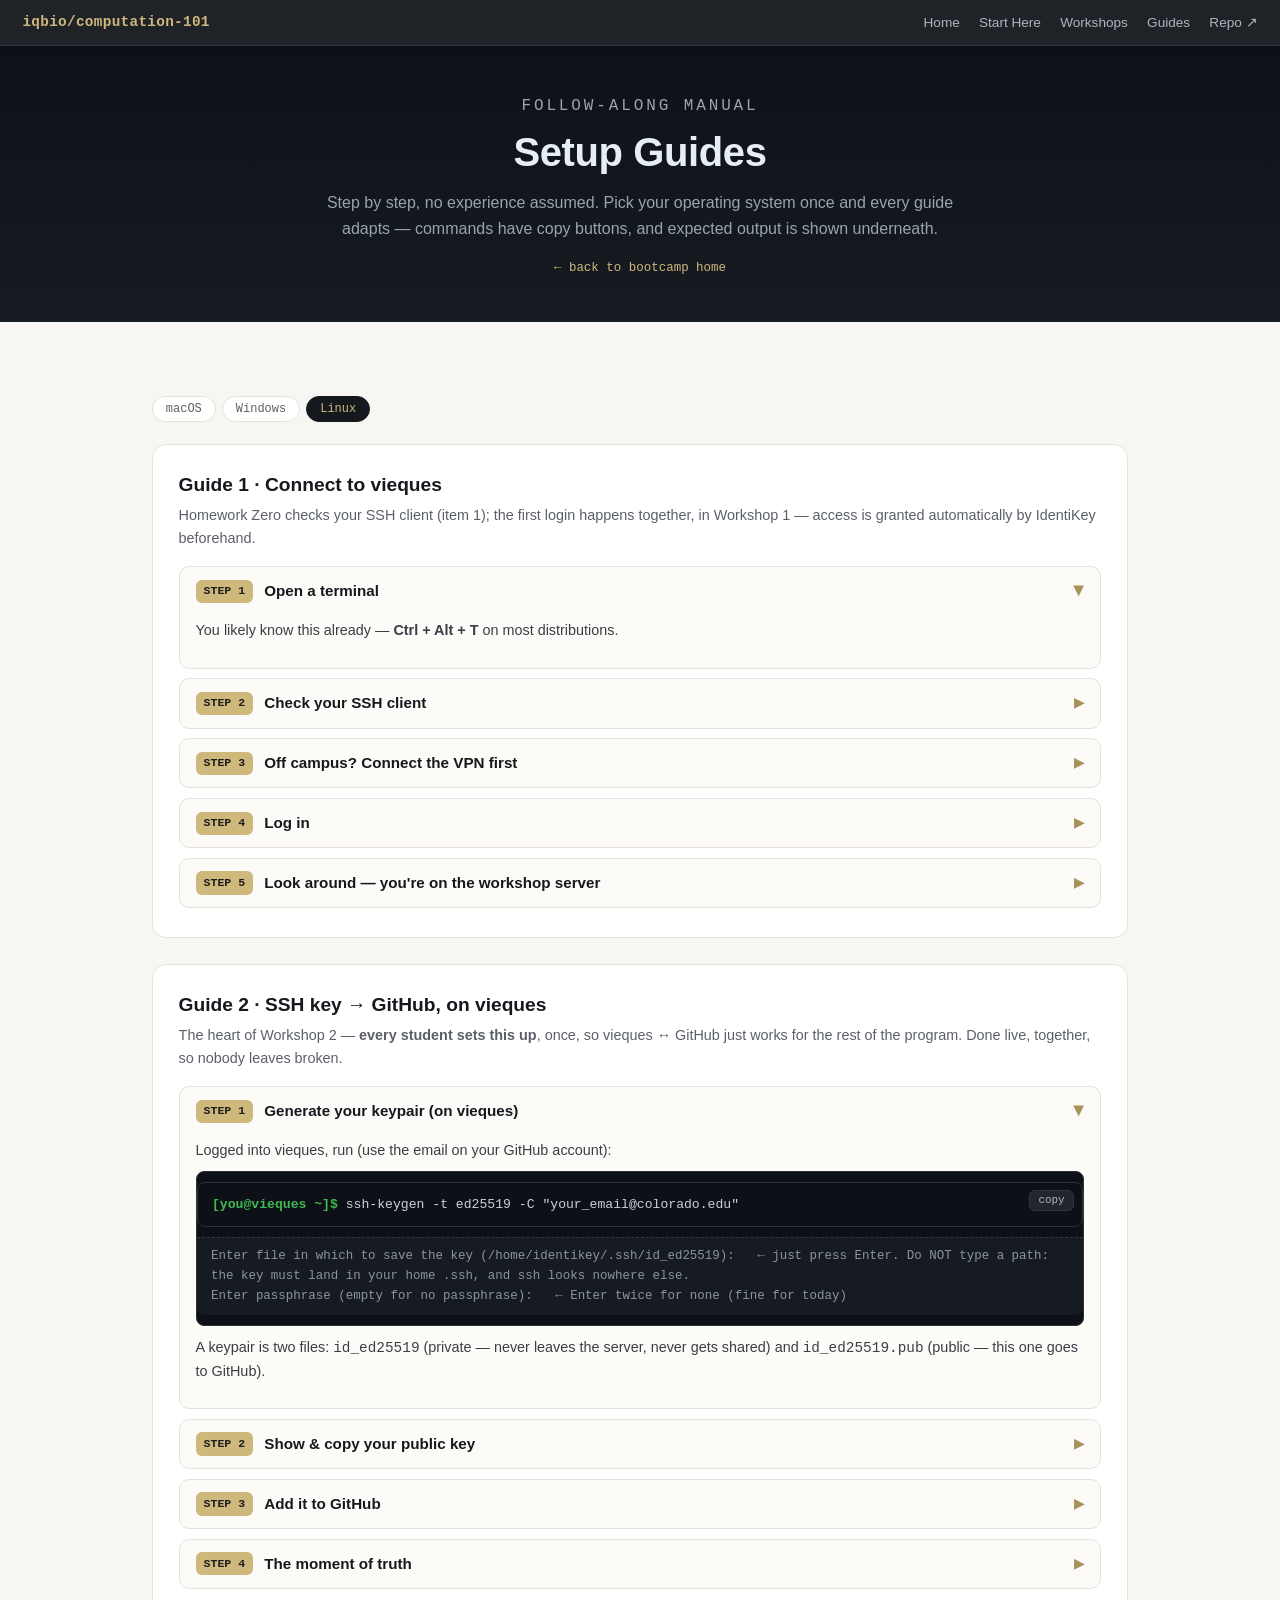
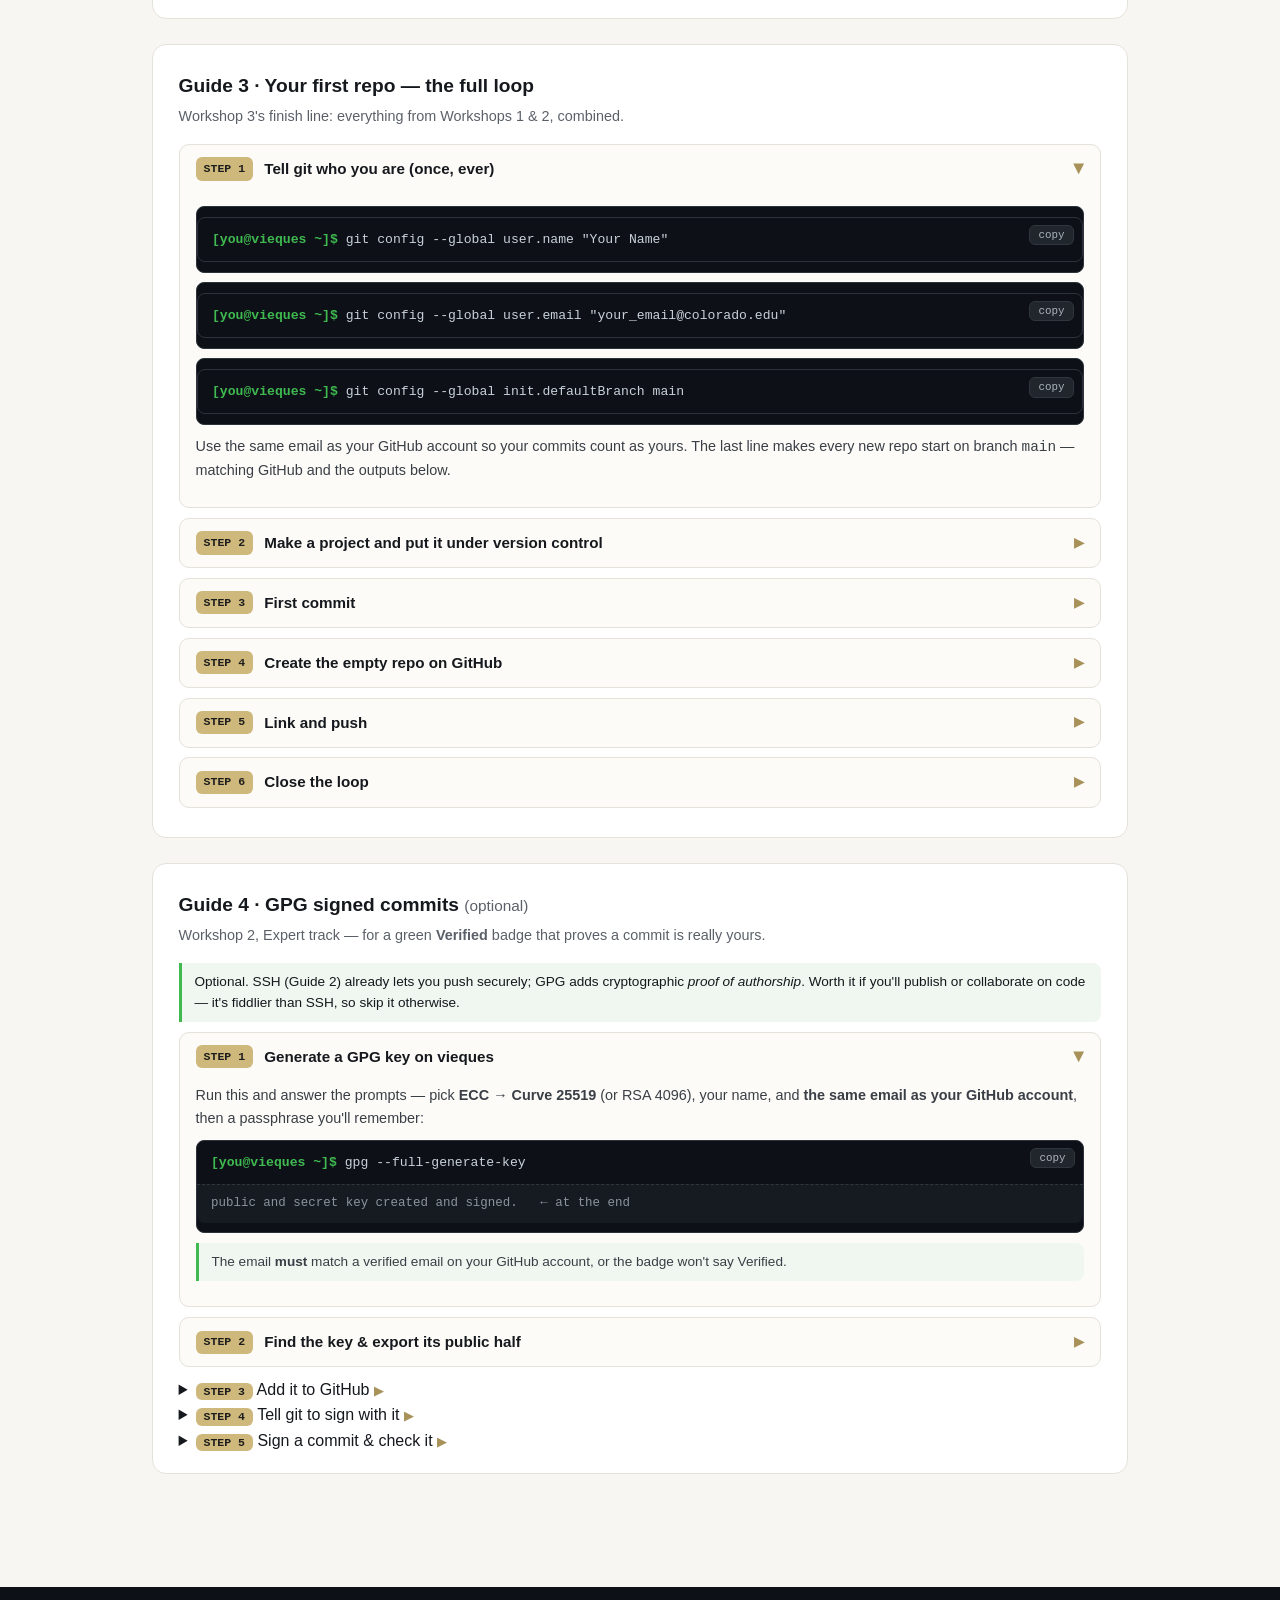
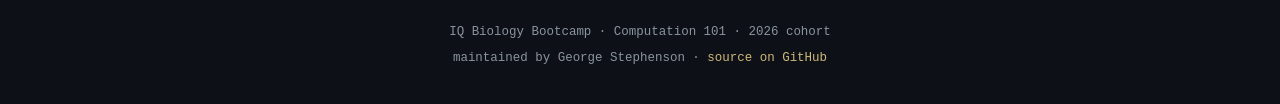
==== guides.html @ 422bd46b "Fix Section 05 exercise copy button HTML entity decoding, container structure, and global tab delega" ====
<!DOCTYPE html>
<html lang="en">
<head>
<meta charset="UTF-8">
<meta name="viewport" content="width=device-width, initial-scale=1.0">
<title>Setup Guides · Computation 101</title>
<meta name="description" content="Step-by-step setup guides for the 2026 IQ Biology Computation 101 bootcamp: connect to the workshop server (vieques), wire an SSH key to GitHub, and push your first repo. Pick your OS once and every guide adapts.">
<link rel="stylesheet" href="assets/site.css">
</head>
<body>

<nav>
  <a class="brand" href="index.html">iqbio/computation-101</a>
  <div class="links">
    <a href="index.html">Home</a>
    <a href="start-here.html">Start Here</a>
    <a href="index.html#workshops">Workshops</a>
    <a href="guides.html">Guides</a>
    <a href="https://github.com/gsstephenson/iqbio-computation-101-2026" target="_blank" rel="noopener">Repo ↗</a>
  </div>
</nav>

<div class="subhead">
  <p class="kicker">Follow-along manual</p>
  <h1>Setup Guides</h1>
  <p>Step by step, no experience assumed. Pick your operating system once and every guide adapts — commands have copy buttons, and expected output is shown underneath.</p>
  <a class="backhome" href="index.html">← back to bootcamp home</a>
</div>

<section id="guides">
  <div class="os-tabs" style="margin-bottom:1.4rem">
    <button data-os="mac" class="on">macOS</button>
    <button data-os="win">Windows</button>
    <button data-os="linux">Linux</button>
  </div>

  <div class="guide reveal" id="guide-connect">
    <h3>Guide 1 · Connect to vieques</h3>
    <p class="gsub">Homework Zero checks your SSH client (item 1); the first login happens together, in Workshop 1 — access is granted automatically by IdentiKey beforehand.</p>
    <div class="steps">
      <details open>
        <summary><span class="stepnum">STEP 1</span> Open a terminal <span class="chev">▶</span></summary>
        <div class="step-body">
          <div class="os-panel on" data-os="mac">
            <p>Press <b>⌘ + Space</b>, type <b>Terminal</b>, hit Enter. That black window is your new best friend.</p>
          </div>
          <div class="os-panel" data-os="win">
            <p>Open the <b>Start menu</b>, type <b>PowerShell</b>, hit Enter. (Windows 10/11 ships with an SSH client built in — you do <i>not</i> need WSL or PuTTY.)</p>
          </div>
          <div class="os-panel" data-os="linux">
            <p>You likely know this already — <b>Ctrl + Alt + T</b> on most distributions.</p>
          </div>
        </div>
      </details>
      <details>
        <summary><span class="stepnum">STEP 2</span> Check your SSH client <span class="chev">▶</span></summary>
        <div class="step-body">
          <p>Type this and press Enter (this is your Homework Zero screenshot):</p>
          <div class="snip">
            <button class="copybtn" data-copy="ssh -V">copy</button>
            <pre><span class="p">$</span> ssh -V</pre>
            <p class="expect">OpenSSH_9.6p1, LibreSSL 3.3.6   ← any version is fine</p>
          </div>
          <div class="os-panel on" data-os="mac"><div class="tip">Preinstalled on every Mac — this will just work.</div>
          <div class="os-panel" data-os="win"><div class="trouble"><b>"ssh is not recognized"?</b> Settings → Apps → Optional Features → Add a feature → install <b>OpenSSH Client</b>, then reopen PowerShell.</div>
          <div class="os-panel" data-os="linux"><div class="tip">If missing: <code>sudo apt install openssh-client</code> (or your distro's equivalent).</div>
        </div>
      </details>
      <details>
        <summary><span class="stepnum">STEP 3</span> Off campus? Connect the VPN first <span class="chev">▶</span></summary>
        <div class="step-body">
          <p>Off campus, CU servers are simply unreachable without the VPN — <i>connection timed out</i>
             is what that looks like. Install <b>Cisco Secure Client</b> (formerly AnyConnect) using
             <a href="https://oit.colorado.edu/services/network-internet-services/vpn/help/cisco-vpn" target="_blank" rel="noopener">OIT's install guide</a>,
             connect to <code>vpn.colorado.edu</code> (IdentiKey + Duo), then SSH normally.
             On campus wifi, skip this step.</p>
        </div>
      </details>
      <details>
        <summary><span class="stepnum">STEP 4</span> Log in <span class="chev">▶</span></summary>
        <div class="step-body">
          <p>Replace <code>identikey</code> with your actual IdentiKey username:</p>
          <div class="snip">
            <div class="snip"><button class="copybtn" data-copy="ssh identikey@vieques.int.colorado.edu">copy</button><pre><span class="p">$</span> ssh identikey@vieques.int.colorado.edu</pre></div>
            <p class="expect">The authenticity of host 'vieques.int.colorado.edu' can't be established.
ED25519 key fingerprint is SHA256:[VIEQUES FINGERPRINT — George fills in after next login].
Are you sure you want to continue connecting (yes/no/[fingerprint])?   ← type: yes
identikey@vieques.int.colorado.edu's password:   ← typing is INVISIBLE — that's normal, just type and hit Enter</p>
          </div>
          <div class="tip">First time connecting, the "authenticity" warning is expected — it's your computer meeting the server for the first time. Before you type <b>yes</b>, check the fingerprint on your screen matches the one above <span style="color:#c07a2a">[VIEQUES FINGERPRINT — George fills in after next login]</span>. That string is the server's identity; if it doesn't match, stop and ask, because something else is answering in its place. You'll only be asked once — after this your machine remembers it.</div>
        </div>
      </details>
      <details>
        <summary><span class="stepnum">STEP 5</span> Look around — you're on the workshop server <span class="chev">▶</span></summary>
        <div class="step-body">
          <div class="snip">
            <button class="copybtn" data-copy="hostname">copy</button>
            <pre><span class="p">[you@vieques ~]$</span> hostname</pre>
            <p class="expect">vieques.int.colorado.edu</p>
          </div>
          <div class="snip">
            <button class="copybtn" data-copy="pwd">copy</button>
            <pre><span class="p">[you@vieques ~]$</span> pwd</pre>
            <p class="expect">/home/identikey   ← your home. Keys and dotfiles live here; all your actual WORK goes in /scratch/identikey (Workshop 1)</p>
          </div>
          <p>Done exploring? <code>exit</code> logs you out.</p>
          <div class="trouble"><b>Fix-it box:</b> <i>Connection timed out</i> → you're off-campus without VPN, or on guest wifi. <i>Permission denied</i> → IdentiKey typo or wrong password. <i>Still stuck</i> → screenshot the error, bring it to Workshop 1 — that's what it's for.</div>
        </div>
      </details>
    </div>
  </div>

  <div class="guide reveal">
    <h3>Guide 2 · SSH key → GitHub, on vieques</h3>
    <p class="gsub">The heart of Workshop 2 — <b>every student sets this up</b>, once, so vieques ↔ GitHub just works for the rest of the program. Done live, together, so nobody leaves broken.</p>
    <div class="steps">
      <details open>
        <summary><span class="stepnum">STEP 1</span> Generate your keypair (on vieques) <span class="chev">▶</span></summary>
        <div class="step-body">
          <p>Logged into vieques, run (use the email on your GitHub account):</p>
          <div class="snip">
            <div class="snip"><button class="copybtn" data-copy="ssh-keygen -t ed25519 -C "your_email@colorado.edu"'>copy</button><pre><span class="p">[you@vieques ~]$</span> ssh-keygen -t ed25519 -C "your_email@colorado.edu"</pre></div>
            <p class="expect">Enter file in which to save the key (/home/identikey/.ssh/id_ed25519):   ← just press Enter. Do NOT type a path: the key must land in your home .ssh, and ssh looks nowhere else.
Enter passphrase (empty for no passphrase):   ← Enter twice for none (fine for today)</p>
          </div>
          <p>A keypair is two files: <code>id_ed25519</code> (private — never leaves the server, never gets shared)
             and <code>id_ed25519.pub</code> (public — this one goes to GitHub).</p>
        </div>
      </details>
      <details>
        <summary><span class="stepnum">STEP 2</span> Show &amp; copy your public key <span class="chev">▶</span></summary>
        <div class="step-body">
          <div class="snip">
            <div class="snip"><button class="copybtn" data-copy="cat ~/.ssh/id_ed25519.pub">copy</button><pre><span class="p">[you@vieques ~]$</span> cat ~/.ssh/id_ed25519.pub</pre></div>
            <p class="expect">ssh-ed25519 AAAAC3NzaC1lZDI1NTE5AAAAII... your_email@colorado.edu</p>
          </div>
          <p>Select the <b>entire output line</b> in your terminal and copy it — every character, no extras.</p>
        </div>
      </details>
      <details>
        <summary><span class="stepnum">STEP 3</span> Add it to GitHub <span class="chev">▶</span></summary>
        <div class="step-body">
          <p>On GitHub: click your avatar → <b>Settings</b> → <b>SSH and GPG keys</b> → <b>New SSH key</b>. You'll see this form:</p>
          <div class="gh-mock">
            <div class="gh-bar">🔒 github.com/settings/ssh/new</div>
            <div class="gh-body">
              <span class="gh-lab">Title</span>
              <span class="gh-input">vieques</span>
              <span class="gh-lab">Key type</span>
              <span class="gh-input">Authentication Key</span>
              <span class="gh-lab">Key</span>
              <span class="gh-input">ssh-ed25519 AAAAC3NzaC1lZDI1NTE5AAAAII... your_email@colorado.edu</span>
              <button class="gh-btn" type="button">Add SSH key</button>
            </div>
          </div>
          <p class="mock-cap">Simulated for clarity — the real page looks like this. Title it "vieques" so future-you knows which machine this key belongs to.</p>
        </div>
      </details>
      <details>
        <summary><span class="stepnum">STEP 4</span> The moment of truth <span class="chev">▶</span></summary>
        <div class="step-body">
          <div class="snip">
            <div class="snip"><button class="copybtn" data-copy="ssh -T git@github.com">copy</button><pre><span class="p">[you@vieques ~]$</span> ssh -T git@github.com</pre></div>
            <p class="expect">Hi YOUR-USERNAME! You've successfully authenticated, but GitHub does not provide shell access.</p>
          </div>
          <p>If GitHub greets you by name — you're wired up. This is the step that used to cost new students weeks.</p>
          <div class="trouble"><b>Fix-it box:</b> <i>Permission denied (publickey)</i> → the key on GitHub isn't the full line (re-copy from <code>cat</code>, watch for line breaks), or you skipped Step 3. First connection also asks the yes/no authenticity question — type <b>yes</b>.</div>
        </div>
      </details>
    </div>
  </div>

  <div class="guide reveal">
    <h3>Guide 3 · Your first repo — the full loop</h3>
    <p class="gsub">Workshop 3's finish line: everything from Workshops 1 &amp; 2, combined.</p>
    <div class="steps">
      <details open>
        <summary><span class="stepnum">STEP 1</span> Tell git who you are (once, ever) <span class="chev">▶</span></summary>
        <div class="step-body">
          <div class="snip">
            <div class="snip"><button class="copybtn" data-copy="git config --global user.name "Your Name"'>copy</button><pre><span class="p">[you@vieques ~]$</span> git config --global user.name "Your Name"</pre></div>
          </div>
          <div class="snip">
            <div class="snip"><button class="copybtn" data-copy="git config --global user.email "your_email@colorado.edu"'>copy</button><pre><span class="p">[you@vieques ~]$</span> git config --global user.email "your_email@colorado.edu"</pre></div>
          </div>
          <div class="snip">
            <div class="snip"><button class="copybtn" data-copy="git config --global init.defaultBranch main">copy</button><pre><span class="p">[you@vieques ~]$</span> git config --global init.defaultBranch main</pre></div>
          </div>
          <p>Use the same email as your GitHub account so your commits count as yours. The last line
             makes every new repo start on branch <code>main</code> — matching GitHub and the outputs below.</p>
        </div>
      </details>
      <details>
        <summary><span class="stepnum">STEP 2</span> Make a project and put it under version control <span class="chev">▶</span></summary>
        <div class="step-body">
          <div class="snip">
            <div class="snip"><button class="copybtn" data-copy="cd /scratch/$USER">copy</button><pre><span class="p">[you@vieques ~]$</span> cd /scratch/$USER
<span class="p">[you@vieques ...]$</span> mkdir -p zfp36l2-analysis
<span class="p">[you@vieques ...]$</span> cd zfp36l2-analysis
<span class="p">[you@vieques ...]$</span> git init</pre></div>
            <p class="expect">Initialized empty Git repository in /scratch/identikey/zfp36l2-analysis/.git/</p>
          </div>
          <div class="snip">
            <button class="copybtn" data-copy="echo "# My First Analysis" > README.md'>copy</button>
            <div class="snip"><pre><span class="p">[you@vieques zfp36l2-analysis]$</span> echo "# My First Analysis" &gt; README.md</pre></div>
          </div>
        </div>
      </details>
      <details>
        <summary><span class="stepnum">STEP 3</span> First commit <span class="chev">▶</span></summary>
        <div class="step-body">
          <div class="snip">
            <div class="snip"><button class="copybtn" data-copy="git add README.md && git commit -m "First commit"'>copy</button><pre><span class="p">[you@vieques zfp36l2-analysis]$</span> git add README.md && git commit -m "First commit"</pre></div>
            <p class="expect">[main (root-commit) a1b2c3d] First commit
 1 file changed, 1 insertion(+)</p>
          </div>
        </div>
      </details>
      <details>
        <summary><span class="stepnum">STEP 4</span> Create the empty repo on GitHub <span class="chev">▶</span></summary>
        <div class="step-body">
          <p>On GitHub: <b>+</b> (top right) → <b>New repository</b>:</p>
          <div class="gh-mock">
            <div class="gh-bar">🔒 github.com/new</div>
            <div class="gh-body">
              <span class="gh-lab">Repository name</span>
              <span class="gh-input">zfp36l2-analysis</span>
              <span class="gh-lab">Visibility</span>
              <span class="gh-input">● Public&nbsp;&nbsp;○ Private</span>
              <button class="gh-btn" type="button">Create repository</button>
            </div>
          </div>
          <p class="mock-cap">Leave "Add a README" UNCHECKED — your repo already has one. An empty GitHub repo avoids a first-push conflict.</p>
        </div>
      </details>
      <details>
        <summary><span class="stepnum">STEP 5</span> Link and push <span class="chev">▶</span></summary>
        <div class="step-body">
          <p>Swap in your GitHub username:</p>
          <div class="snip">
            <div class="snip"><button class="copybtn" data-copy="git branch -M main && git remote add origin git@github.com:USERNAME/zfp36l2-analysis.git && git push -u origin main">copy</button><pre><span class="p">[you@vieques zfp36l2-analysis]$</span> git branch -M main
<span class="p">[you@vieques zfp36l2-analysis]$</span> git remote add origin git@github.com:USERNAME/zfp36l2-analysis.git
<span class="p">[you@vieques zfp36l2-analysis]$</span> git push -u origin main</pre></div>
            <p class="expect">Writing objects: 100% (3/3), done.
branch 'main' set up to track 'origin/main'.</p>
          </div>
          <p>Refresh the GitHub page — your README is live. That's code written on a supercomputer, published to the world.</p>
        </div>
      </details>
      <details>
        <summary><span class="stepnum">STEP 6</span> Close the loop <span class="chev">▶</span></summary>
        <div class="step-body">
          <p>On your <b>laptop</b> (with its own key added to GitHub — same as Guide 2):</p>
          <div class="tip"><b>Windows:</b> git isn't preinstalled — install <b>Git for Windows</b> (gitforwindows.org, or <code>winget install Git.Git</code>) and use the <b>Git Bash</b> it adds (or PowerShell). Your laptop needs its own SSH key on GitHub too — repeat Guide 2 on the laptop.</div>
          <div class="snip">
            <div class="snip"><button class="copybtn" data-copy="git clone git@github.com:USERNAME/zfp36l2-analysis.git">copy</button><pre><span class="p">$</span> git clone git@github.com:USERNAME/zfp36l2-analysis.git</pre></div>
            <p class="expect">Cloning into 'zfp36l2-analysis'... done.</p>
          </div>
          <p>Edit on the laptop, <code>push</code>; <code>pull</code> on vieques. Same project, every machine, always in sync — this loop is the daily rhythm of research computing.</p>
          <div class="trouble"><b>Fix-it box:</b> <i>remote origin already exists</i> → <code>git remote remove origin</code> and re-add. <i>Permission denied on push</i> → Guide 2's test (<code>ssh -T git@github.com</code>) must greet you by name first.</div>
        </div>
      </details>
    </div>
  </div>

  <div class="guide reveal" id="gpg">
    <h3>Guide 4 · GPG signed commits <span style="font-weight:400;color:var(--gray);font-size:.8em">(optional)</span></h3>
    <p class="gsub">Workshop 2, Expert track — for a green <b>Verified</b> badge that proves a commit is really yours.</p>
    <div class="tip">Optional. SSH (Guide 2) already lets you push securely; GPG adds cryptographic <i>proof of authorship</i>. Worth it if you'll publish or collaborate on code — it's fiddlier than SSH, so skip it otherwise.</div>
    <div class="steps">
      <details open>
        <summary><span class="stepnum">STEP 1</span> Generate a GPG key on vieques <span class="chev">▶</span></summary>
        <div class="step-body">
          <p>Run this and answer the prompts — pick <b>ECC → Curve 25519</b> (or RSA 4096), your name, and <b>the same email as your GitHub account</b>, then a passphrase you'll remember:</p>
          <div class="snip"><button class="copybtn" data-copy="gpg --full-generate-key">copy</button><pre><span class="p">[you@vieques ~]$</span> gpg --full-generate-key</pre>
            <p class="expect">public and secret key created and signed.   ← at the end</p></div>
          <div class="tip">The email <b>must</b> match a verified email on your GitHub account, or the badge won't say Verified.</div>
        </div>
      </details>
      <details>
        <summary><span class="stepnum">STEP 2</span> Find the key &amp; export its public half <span class="chev">▶</span></summary>
        <div class="step-body">
          <div class="snip"><button class="copybtn" data-copy="gpg --list-secret-keys --keyid-format=long">copy</button><pre><span class="p">[you@vieques ~]$</span> gpg --list-secret-keys --keyid-format=long</pre></div>
            <p class="expect">sec   ed25519/<b>3AA5C34371567BD2</b> 2026-08-17 [SC]   ← the long ID after the slash</p></div>
          <p>Export the <b>public</b> key (safe to share) — swap in your long ID:</p>
          <div class="snip"><button class="copybtn" data-copy="gpg --armor --export 3AA5C34371567BD2">copy</button><pre><span class="p">[you@vieques ~]$</span> gpg --armor --export 3AA5C34371567BD2</pre>
            <p class="expect">-----BEGIN PGP PUBLIC KEY BLOCK-----
…
-----END PGP PUBLIC KEY BLOCK-----   ← copy the whole block</p></div>
        </div>
      </details>
      <details>
        <summary><span class="stepnum">STEP 3</span> Add it to GitHub <span class="chev">▶</span></summary>
        <div class="step-body">
          <p>On github.com: <b>Settings → SSH and GPG keys → New GPG key</b>, paste the whole block (including the BEGIN/END lines), and click <b>Add GPG key</b>.</p>
        </div>
      </details>
      <details>
        <summary><span class="stepnum">STEP 4</span> Tell git to sign with it <span class="chev">▶</span></summary>
        <div class="step-body">
          <div class="snip"><button class="copybtn" data-copy="git config --global user.signingkey 3AA5C34371567BD2 && git config --global commit.gpgsign true">copy</button><pre><span class="p">[you@vieques ~]$</span> git config --global user.signingkey 3AA5C34371567BD2
<span class="p">[you@vieques ~]$</span> git config --global commit.gpgsign true</pre></div>
          <p>Over SSH, GPG's passphrase prompt needs a terminal — add this to your <code>~/.bashrc</code> so signing doesn't fail:</p>
          <div class="snip"><button class="copybtn" data-copy="echo "export GPG_TTY=$(tty)' >> ~/.bashrc && source ~/.bashrc">copy</button><div class="snip"><pre><span class="p">[you@vieques ~]$</span> echo 'export GPG_TTY=$(tty)' &gt;&gt; ~/.bashrc &amp;&amp; source ~/.bashrc</pre></div>
        </div>
      </details>
      <details>
        <summary><span class="stepnum">STEP 5</span> Sign a commit &amp; check it <span class="chev">▶</span></summary>
        <div class="step-body">
          <p>With <code>commit.gpgsign true</code>, every commit is signed automatically. Make a small change, stage it, commit (it signs automatically), then verify:</p>
          <div class="snip"><button class="copybtn" data-copy="echo "signed test' >> findings.md && git add findings.md && git commit -S -m 'Signed commit' && git log --show-signature -1">copy</button><div class="snip"><pre><span class="p">[you@vieques ~]$</span> echo <span class="s">"signed test"</span> &gt;&gt; findings.md &amp;&amp; git add findings.md &amp;&amp; git commit -S -m <span class="s">"Signed commit"</span>
<span class="p">[you@vieques ~]$</span> git log --show-signature -1</pre></div>
            <p class="expect">gpg: Good signature from "Your Name &lt;you@colorado.edu&gt;"   ← the commit is signed locally. GitHub shows the green <b>Verified</b> badge only once your public key is uploaded (STEP 3) and this commit's email matches a GitHub-verified email.</p></div>
          <div class="trouble"><b>Fix-it box:</b> <i>signing failed: Inappropriate ioctl for device</i> → run <code>export GPG_TTY=$(tty)</code> (STEP 4). <i>No secret key</i> → your <code>user.signingkey</code> ID is wrong; recheck STEP 2. <i>Commit shows Unverified on GitHub</i> → the key's email must exactly match a verified email on your GitHub account.</div>
        </div>
      </details>
    </div>
  </div>
</section>

<footer>
  <p>IQ Biology Bootcamp · Computation 101 · 2026 cohort</p>
  <p style="margin-top:.4rem">maintained by George Stephenson ·
     <a href="https://github.com/gsstephenson/iqbio-computation-101-2026" target="_blank" rel="noopener">source on GitHub</a></p>
</footer>

<script src="assets/site.js"></script>
<script>
(function(){
  /* copy buttons */
  document.querySelectorAll('.copybtn').forEach(function(btn){
    btn.addEventListener('click', function(){
      var text = btn.getAttribute('data-copy');
      function ok(){ btn.textContent = 'copied!'; setTimeout(function(){ btn.textContent = 'copy'; }, 1400); }
      if (navigator.clipboard && navigator.clipboard.writeText) {
        navigator.clipboard.writeText(text).then(ok).catch(function(){ fallback(); });
      } else { fallback(); }
      function fallback(){
        var ta = document.createElement('textarea');
        ta.value = text; ta.style.position = 'fixed'; ta.style.opacity = '0';
        document.body.appendChild(ta); ta.select();
        try { document.execCommand('copy'); ok(); } catch(e){}
        document.body.removeChild(ta);
      }
    });
  });

  /* OS tabs (choice remembered across guides + pages) */
  function detectOS(){
    var p = (navigator.platform || '') + ' ' + (navigator.userAgent || '');
    if (/Windows|Win32|Win64/i.test(p)) return 'win';
    if (/Linux/i.test(p) && !/Android/i.test(p)) return 'linux';
    return 'mac';
  }
  function setOS(os){
    document.querySelectorAll('.os-tabs button').forEach(function(b){
      b.classList.toggle('on', b.getAttribute('data-os') === os);
    });
    document.querySelectorAll('.os-panel').forEach(function(pn){
      pn.classList.toggle('on', pn.getAttribute('data-os') === os);
    });
    try { localStorage.setItem('c101-os', os); } catch(e){}
  }
  document.querySelectorAll('.os-tabs button').forEach(function(b){
    b.addEventListener('click', function(){ setOS(b.getAttribute('data-os')); });
  });
  var savedOS = null;
  try { savedOS = localStorage.getItem('c101-os'); } catch(e){}
  setOS(savedOS || detectOS());
})();
</script>

<script>
/* Per-line copy buttons. Bulk-pasting several commands at once misbehaves in a real
   terminal, so every prompted line gets its own copy control. */
(function(){
  function cmdOf(line){
    var c=line.cloneNode(true);
    c.querySelectorAll('.p,.c,.linecopy').forEach(function(n){n.remove();});
    return c.textContent.replace(/\s+$/,'').replace(/^\s+/,'');
  }
  document.querySelectorAll('.snip pre').forEach(function(pre){
    if(pre.dataset.perline) return; pre.dataset.perline='1';
    var snip=pre.closest('.snip');
    var html=pre.innerHTML.split('\n');
    if(html.length<2) return;
    pre.innerHTML=html.map(function(h){
      return /class="p"/.test(h) ? '<span class="cmdline">'+h+'</span>' : h;
    }).join('\n');
    pre.querySelectorAll('.cmdline').forEach(function(line){
      var cmd=cmdOf(line); if(!cmd) return;
      var b=document.createElement('button');
      b.className='linecopy'; b.type='button'; b.textContent='copy';
      b.setAttribute('aria-label','Copy this line: '+cmd.slice(0,60));
      b.addEventListener('click',function(e){
        e.preventDefault(); e.stopPropagation();
        var done=function(){b.textContent='copied';b.classList.add('done');
          setTimeout(function(){b.textContent='copy';b.classList.remove('done');},1200);};
        if(navigator.clipboard&&navigator.clipboard.writeText){navigator.clipboard.writeText(cmd).then(done).catch(fb);}else fb();
        function fb(){var t=document.createElement('textarea');t.value=cmd;t.style.position='fixed';t.style.opacity='0';
          document.body.appendChild(t);t.select();try{document.execCommand('copy');done();}catch(err){}document.body.removeChild(t);}
      });
      line.appendChild(b);
    });
    if(snip && pre.querySelectorAll('.linecopy').length>1) snip.classList.add('perline');
  });
})();
</script>
</body>
</html>
---- assets/site.css ----
:root{
    --gold:#CFB87C;
    --gold-dark:#a8925a;
    --ink:#15181d;
    --bg:#f7f6f2;
    --card:#ffffff;
    --gray:#5b6068;
    --line:#e5e2d9;
    --term-bg:#0d1117;
    --term-border:#2d333b;
    --term-green:#3fb950;
    --term-text:#c9d1d9;
    --amber-bg:#fdf6e3;
    --amber-border:#e8d5a3;
    --mono:ui-monospace,'SF Mono','Cascadia Code','Fira Code',Menlo,Consolas,monospace;
    --sans:-apple-system,BlinkMacSystemFont,'Segoe UI',Roboto,Helvetica,Arial,sans-serif;
  }
  *{margin:0;padding:0;box-sizing:border-box}
  html{scroll-behavior:smooth}
  body{font-family:var(--sans);background:var(--bg);color:var(--ink);line-height:1.6}

  /* ---------- nav ---------- */
  nav{position:sticky;top:0;z-index:50;background:rgba(13,17,23,.92);backdrop-filter:blur(8px);
      display:flex;align-items:center;justify-content:space-between;padding:.7rem 1.4rem;border-bottom:1px solid var(--term-border)}
  nav .brand{font-family:var(--mono);font-size:.9rem;color:var(--gold);text-decoration:none;font-weight:600;letter-spacing:.02em}
  nav .links{display:flex;gap:1.2rem;flex-wrap:wrap}
  nav .links a{color:#adb4bc;text-decoration:none;font-size:.85rem;transition:color .2s}
  nav .links a:hover{color:var(--gold)}

  /* ---------- hero ---------- */
  header{background:linear-gradient(180deg,#0d1117 0%,#161b22 100%);color:#e6edf3;
         padding:4.5rem 1.5rem 5rem;text-align:center;overflow:hidden}
  .kicker{font-family:var(--mono);font-size:.8rem;letter-spacing:.18em;text-transform:uppercase;color:var(--gold);margin-bottom:1rem}
  header h1{font-size:clamp(2.2rem,6vw,3.6rem);font-weight:800;letter-spacing:-.02em;margin-bottom:.8rem}
  header h1 .num{color:var(--gold)}
  .lede{max-width:38rem;margin:0 auto 1.6rem;color:#9aa4af;font-size:1.05rem}
  .chips{display:flex;gap:.6rem;justify-content:center;flex-wrap:wrap;margin-bottom:2.6rem}
  .chip{font-family:var(--mono);font-size:.75rem;color:var(--gold);border:1px solid var(--gold-dark);
        border-radius:999px;padding:.28rem .8rem;background:rgba(207,184,124,.07)}

  /* ---------- terminal ---------- */
  .term{max-width:34rem;margin:0 auto;background:var(--term-bg);border:1px solid var(--term-border);
        border-radius:10px;box-shadow:0 18px 50px rgba(0,0,0,.45);text-align:left;font-family:var(--mono);font-size:.85rem}
  .term-bar{display:flex;gap:.45rem;align-items:center;padding:.6rem .9rem;border-bottom:1px solid var(--term-border)}
  .dot{width:11px;height:11px;border-radius:50%}
  .dot.r{background:#ff5f56}.dot.y{background:#ffbd2e}.dot.g{background:#27c93f}
  .term-title{margin-left:auto;margin-right:auto;color:#6e7681;font-size:.72rem}
  .term-body{padding:1rem 1.1rem 1.2rem;min-height:8.2rem;color:var(--term-text)}
  .term-body .ln{white-space:pre-wrap;word-break:break-word;min-height:1.35em}
  .term-body .prompt{color:var(--term-green);font-weight:600}
  .term-body .out{color:#8b949e}
  .cursor{display:inline-block;width:.55em;height:1.05em;background:var(--term-green);vertical-align:text-bottom;
          animation:blink 1s steps(1) infinite}
  @keyframes blink{50%{opacity:0}}

  /* ---------- sections ---------- */
  section{max-width:64rem;margin:0 auto;padding:4.2rem 1.5rem 1rem}
  .sec-kicker{font-family:var(--mono);font-size:.75rem;letter-spacing:.16em;text-transform:uppercase;color:var(--gold-dark);margin-bottom:.5rem}
  section h2{font-size:clamp(1.5rem,3.5vw,2.1rem);letter-spacing:-.01em;margin-bottom:.6rem}
  .sec-sub{color:var(--gray);max-width:44rem;margin-bottom:2.2rem}

  /* ---------- arc timeline ---------- */
  .arc-wrap{position:relative;margin:2.8rem 0 1rem}
  .arc-rail{position:absolute;top:26px;left:17%;right:17%;height:3px;background:var(--line);border-radius:2px;overflow:hidden}
  .arc-fill{display:block;width:100%;height:100%;background:linear-gradient(90deg,var(--gold),var(--gold-dark));
            transform:scaleX(0);transform-origin:left;transition:transform 1.4s ease .2s}
  .arc-wrap.in .arc-fill{transform:scaleX(1)}
  .arc-nodes{position:relative;display:grid;grid-template-columns:repeat(3,1fr);gap:1rem}
  .arc-node{text-align:center;padding:0 .3rem}
  .arc-dot{width:52px;height:52px;margin:0 auto .8rem;border-radius:50%;background:var(--card);
           border:3px solid var(--gold);display:flex;align-items:center;justify-content:center;
           font-family:var(--mono);font-weight:700;font-size:1.05rem;color:var(--ink);
           box-shadow:0 4px 14px rgba(0,0,0,.08)}
  .arc-node h3{font-size:.95rem;margin-bottom:.15rem}
  .arc-lead{font-family:var(--mono);font-size:.72rem;color:var(--gold-dark);margin-bottom:.3rem}
  .arc-when{font-family:var(--mono);font-size:.7rem;color:var(--gray);margin-bottom:.15rem}
  .arc-unlock{font-size:.8rem;color:var(--gray)}
  .arc-note{text-align:center;font-size:.85rem;color:var(--gray);margin-top:2rem;font-style:italic}
  @media(max-width:720px){
    .arc-rail{display:none}
    .arc-nodes{grid-template-columns:1fr;gap:1.6rem}
  }

  /* ---------- workshop cards ---------- */
  .cards{display:grid;grid-template-columns:repeat(3,1fr);gap:1.3rem;margin-top:.5rem}
  #workshops{max-width:62rem}                                          /* room for 3 cards across on laptops */
  @media(max-width:920px){.cards{grid-template-columns:1fr}} /* tablets / small laptops → single column */
  @media(max-width:600px){.cards{grid-template-columns:1fr}}           /* phones → single column */
  .card{background:var(--card);border:1px solid var(--line);border-radius:12px;padding:1.5rem 1.5rem 1.3rem;
        box-shadow:0 2px 8px rgba(0,0,0,.04);transition:transform .25s ease,box-shadow .25s ease}
  .card:hover{transform:translateY(-4px);box-shadow:0 12px 28px rgba(0,0,0,.10)}
  .card-top{display:flex;align-items:center;justify-content:space-between;margin-bottom:.7rem}
  .card-num{font-family:var(--mono);font-size:1.6rem;font-weight:700;color:var(--gold)}
  .lead-chip{font-family:var(--mono);font-size:.7rem;background:#f1ede1;color:#6e5f39;
             border:1px solid var(--amber-border);border-radius:999px;padding:.2rem .65rem;white-space:nowrap}
  .card h3{font-size:1.15rem;margin-bottom:.7rem}
  .when{font-family:var(--mono);font-size:.72rem;color:var(--gold-dark);margin:-.4rem 0 .85rem}
  .when .blocks{display:block;color:var(--gray);margin-top:.25rem;line-height:1.5;letter-spacing:0}
  .friction{border-left:3px solid var(--gold);background:#faf7ee;padding:.6rem .85rem;border-radius:0 8px 8px 0;margin-bottom:.9rem}
  .friction .fl{font-family:var(--mono);font-size:.68rem;letter-spacing:.12em;text-transform:uppercase;color:var(--gold-dark);display:block;margin-bottom:.15rem}
  .friction p{font-size:.87rem;font-style:italic;color:#4a4636}
  .card h4{font-family:var(--mono);font-size:.7rem;letter-spacing:.13em;text-transform:uppercase;color:var(--gray);margin:.9rem 0 .4rem}
  .card ul{list-style:none}
  .card ul li{font-size:.87rem;color:#3a3f46;padding-left:1.15rem;position:relative;margin-bottom:.32rem}
  .card ul.walk li::before{content:'✓';position:absolute;left:0;color:var(--term-green);font-weight:700}
  .card ul.outline li::before{content:'›';position:absolute;left:.2rem;color:var(--gold-dark);font-weight:700}
  .tbd{font-family:var(--mono);font-size:.72rem;color:#b4540a;background:#fdf1e3;border:1px solid #f0d9bd;
       border-radius:6px;padding:.15rem .5rem;display:inline-block}
  .wslink{font-family:var(--mono);font-size:.78rem;color:var(--gold-dark);font-weight:700;text-decoration:none}
  .wslink:hover{text-decoration:underline}

  /* ---------- homework zero ---------- */
  .hw-list{list-style:none;margin-top:.4rem}
  .hw-list li{background:var(--card);border:1px solid var(--line);border-radius:10px;
              padding:1rem 1.2rem 1rem 3.1rem;margin-bottom:.75rem;position:relative}
  .hw-check{position:absolute;left:1rem;top:1.15rem;width:20px;height:20px;accent-color:var(--gold-dark);cursor:pointer}
  .hw-list li.done{opacity:.55}
  .hw-list li.done b{text-decoration:line-through}
  .progress-label{font-family:var(--mono);font-size:.75rem;color:var(--gold-dark);margin-bottom:.4rem}
  .progress-wrap{background:#e9e5da;border-radius:999px;height:10px;margin-bottom:1.4rem;overflow:hidden}
  .progress-bar{height:100%;width:0;background:linear-gradient(90deg,var(--gold),var(--gold-dark));border-radius:999px;transition:width .35s ease}
  .hw-list b{display:block;margin-bottom:.15rem}
  .hw-list p{font-size:.88rem;color:var(--gray)}
  .proof{font-family:var(--mono);font-size:.72rem;color:var(--gold-dark);display:block;margin-top:.35rem}
  .callout{background:var(--term-bg);color:var(--term-text);border-radius:12px;padding:1.4rem 1.6rem;margin-top:1.8rem}
  .callout b{color:var(--gold)}
  .callout p{font-size:.92rem}

  /* ---------- guides ---------- */
  .guide{background:var(--card);border:1px solid var(--line);border-radius:14px;padding:1.6rem 1.6rem 1.2rem;margin-bottom:1.6rem}
  .guide h3{font-size:1.2rem;margin-bottom:.2rem}
  .gsub{color:var(--gray);font-size:.9rem;margin-bottom:1rem}
  .steps details{border:1px solid var(--line);border-radius:10px;margin-bottom:.6rem;background:#fcfbf8;overflow:hidden}
  .steps summary{cursor:pointer;list-style:none;display:flex;align-items:center;gap:.7rem;padding:.75rem 1rem;font-weight:600;font-size:.95rem}
  .steps summary::-webkit-details-marker{display:none}
  .stepnum{font-family:var(--mono);font-size:.72rem;background:var(--gold);color:#1d1d1d;border-radius:6px;padding:.15rem .5rem;font-weight:700;flex-shrink:0}
  .chev{margin-left:auto;color:var(--gold-dark);transition:transform .2s;font-size:.8rem}
  .steps details[open] .chev{transform:rotate(90deg)}
  .step-body{padding:.2rem 1rem 1rem;font-size:.9rem;color:#3a3f46}
  .step-body p{margin-bottom:.6rem}
  .snip{position:relative;background:var(--term-bg);border-radius:8px;margin:.6rem 0;border:1px solid var(--term-border)}
  .snip pre{padding:.7rem 4.2rem .7rem .9rem;overflow-x:auto;font-family:var(--mono);font-size:.82rem;color:var(--term-text)}
  .snip .p{color:var(--term-green);font-weight:600}
  .copybtn{position:absolute;top:.45rem;right:.5rem;font-family:var(--mono);font-size:.68rem;background:#21262d;color:#adb4bc;border:1px solid #30363d;border-radius:6px;padding:.2rem .55rem;cursor:pointer}
  .copybtn:hover{color:var(--gold);border-color:var(--gold-dark)}
  .expect{font-family:var(--mono);font-size:.78rem;color:#8b949e;background:#161b22;border-top:1px dashed #30363d;padding:.55rem .9rem;border-radius:0 0 8px 8px;white-space:pre-wrap;margin:0}
  .os-tabs{display:flex;gap:.4rem;margin:.4rem 0 .8rem;flex-wrap:wrap}
  .os-tabs button{font-family:var(--mono);font-size:.75rem;padding:.3rem .8rem;border-radius:999px;border:1px solid var(--line);background:#fff;color:var(--gray);cursor:pointer}
  .os-tabs button.on{background:var(--ink);color:var(--gold);border-color:var(--ink)}
  .os-panel{display:none}
  .os-panel.on{display:block}
  .tip{border-left:3px solid var(--term-green);background:#f0f7f1;padding:.5rem .8rem;border-radius:0 8px 8px 0;font-size:.85rem;margin:.6rem 0}
  .trouble{border-left:3px solid #b4540a;background:#fdf1e3;padding:.5rem .8rem;border-radius:0 8px 8px 0;font-size:.85rem;margin:.6rem 0}
  .gh-mock{border:1px solid #d0d7de;border-radius:10px;margin:.8rem 0;overflow:hidden;background:#fff;font-size:.85rem;box-shadow:0 3px 12px rgba(0,0,0,.06)}
  .gh-bar{background:#f6f8fa;border-bottom:1px solid #d0d7de;padding:.45rem .8rem;font-family:var(--mono);font-size:.72rem;color:var(--gray)}
  .gh-body{padding:1rem}
  .gh-body .gh-lab{display:block;font-weight:600;font-size:.8rem;margin:.5rem 0 .2rem}
  .gh-input{border:1px solid #d0d7de;border-radius:6px;padding:.4rem .6rem;font-size:.8rem;background:#fff;color:#57606a;font-family:var(--mono);display:block;max-width:100%;overflow:hidden;text-overflow:ellipsis;white-space:nowrap}
  .gh-btn{margin-top:.8rem;background:#1f883d;color:#fff;border:none;border-radius:6px;padding:.45rem .9rem;font-size:.82rem;font-weight:600}
  .mock-cap{font-size:.72rem;color:var(--gray);font-style:italic;margin-top:.3rem}

  /* ---------- verify & submit ---------- */
  .verify{background:var(--card);border:2px solid var(--gold);border-radius:14px;padding:1.6rem 1.6rem 1.4rem;margin-top:1.8rem}
  .verify h3{font-size:1.15rem;margin-bottom:.25rem}
  .vrow{margin:1rem 0}
  .vrow label{display:block;font-weight:600;font-size:.88rem;margin-bottom:.35rem}
  .vgrid{display:grid;grid-template-columns:1fr 1fr;gap:1rem}
  @media(max-width:640px){.vgrid{grid-template-columns:1fr}}
  .vinput,.vsel{font-family:var(--mono);font-size:.85rem;padding:.5rem .7rem;border:1px solid var(--line);border-radius:8px;background:#fffdf7;width:100%;box-sizing:border-box}
  .vinput:focus,.vta:focus{outline:2px solid var(--gold);border-color:var(--gold)}
  .vta{font-family:var(--mono);font-size:.8rem;padding:.55rem .7rem;border:1px solid var(--line);border-radius:8px;background:#fffdf7;width:100%;box-sizing:border-box;min-height:3.2rem;resize:vertical}
  .stat{font-family:var(--mono);font-size:.72rem;border-radius:999px;padding:.18rem .6rem;display:inline-block;margin-top:.35rem}
  .stat.idle{background:#f1ede1;color:var(--gray)}
  .stat.ok{background:#e5f3e8;color:#1a7f37}
  .stat.bad{background:#fdeeee;color:#b23434}
  .vbtn{display:inline-block;background:var(--gold);color:#1d1d1d;font-weight:700;font-size:.95rem;border:none;border-radius:10px;padding:.75rem 1.5rem;cursor:pointer;text-decoration:none;margin-top:.4rem;transition:transform .15s,box-shadow .15s}
  .vbtn:hover{transform:translateY(-2px);box-shadow:0 8px 20px rgba(207,184,124,.45)}
  .vbtn:disabled{opacity:.45;cursor:not-allowed;transform:none;box-shadow:none}
  .vhint{font-size:.78rem;color:var(--gray);margin-top:.5rem}

  /* ---------- thursday ---------- */
  .internal{background:var(--amber-bg);border:1px dashed var(--amber-border);border-radius:14px;padding:1.8rem 1.8rem 1.4rem;margin-top:.4rem}
  .internal-tag{font-family:var(--mono);font-size:.68rem;letter-spacing:.14em;text-transform:uppercase;
                background:#b4540a;color:#fff;border-radius:999px;padding:.25rem .8rem;display:inline-block;margin-bottom:1rem}
  .decisions{list-style:none;counter-reset:dec}
  .decisions li{counter-increment:dec;padding:.65rem 0 .65rem 2.6rem;position:relative;border-bottom:1px solid #efe4c8;font-size:.93rem}
  .decisions li:last-child{border-bottom:none}
  .decisions li::before{content:counter(dec,decimal-leading-zero);position:absolute;left:0;top:.68rem;
                font-family:var(--mono);font-weight:700;color:var(--gold-dark);font-size:.85rem}
  .decisions b{color:var(--ink)}

  /* ---------- footer ---------- */
  footer{margin-top:4.5rem;background:var(--term-bg);color:#8b949e;text-align:center;
         padding:2.2rem 1.5rem;font-family:var(--mono);font-size:.78rem}
  footer a{color:var(--gold);text-decoration:none}
  footer a:hover{text-decoration:underline}

  /* ---------- reveal animation ---------- */
  .reveal{opacity:0;transform:translateY(20px);transition:opacity .6s ease,transform .6s ease}
  .reveal.in{opacity:1;transform:none}
  @media(prefers-reduced-motion:reduce){
    html{scroll-behavior:auto}
    .reveal{opacity:1;transform:none;transition:none}
    .arc-fill{transform:scaleX(1);transition:none}
    .cursor{animation:none}
    .card{transition:none}
  }

  /* ---------- workshop open buttons (launcher) ---------- */
  .ws-open{display:block;text-align:center;margin-top:1.15rem;background:var(--gold);color:#1d1d1d;font-weight:700;
           font-family:var(--mono);font-size:.9rem;text-decoration:none;border-radius:10px;padding:.72rem 1rem;
           transition:transform .15s,box-shadow .15s}
  .ws-open:hover{transform:translateY(-2px);box-shadow:0 8px 20px rgba(207,184,124,.45)}
  .ws-soon{display:block;text-align:center;margin-top:1.15rem;color:var(--gray);font-family:var(--mono);font-size:.82rem;
           border:1px dashed var(--line);border-radius:10px;padding:.72rem 1rem;background:#faf8f2}

  /* ---------- secondary page header ---------- */
  .subhead{background:linear-gradient(180deg,#0d1117 0%,#161b22 100%);color:#e6edf3;padding:2.7rem 1.5rem;text-align:center}
  .subhead h1{font-size:clamp(1.6rem,4.5vw,2.5rem);font-weight:800;letter-spacing:-.01em;margin-bottom:.4rem}
  .subhead h1 .num{color:var(--gold)}
  .subhead p{color:#9aa4af;max-width:40rem;margin:.3rem auto 0;font-size:1rem}
  .subhead a.backhome{display:inline-block;margin-top:1.1rem;font-family:var(--mono);font-size:.78rem;color:var(--gold);text-decoration:none}
  .subhead a.backhome:hover{text-decoration:underline}

  /* ---------- small-screen safety (phones) ---------- */
  @media(max-width:600px){
    section{padding-left:1.1rem;padding-right:1.1rem}
    table{display:block;overflow-x:auto}
    .subhead h1{overflow-wrap:break-word}
  }

/* per-line copy: one command at a time (bulk paste misfires in a real shell) */
.snip pre{position:relative}
.cmdline{display:block;position:relative;padding-right:4rem}
.cmdline:hover{background:rgba(207,184,124,.09)}
.linecopy{position:absolute;right:.2rem;top:.02rem;font-family:var(--mono,ui-monospace,monospace);
  font-size:.62rem;letter-spacing:.05em;background:rgba(207,184,124,.18);color:#CFB87C;
  border:1px solid rgba(207,184,124,.45);border-radius:5px;padding:.06rem .4rem;cursor:pointer;
  opacity:.72;transition:opacity .12s,background .12s}
.cmdline:hover .linecopy{opacity:1;background:rgba(207,184,124,.3)}
.linecopy:focus-visible{opacity:1;outline:2px solid #CFB87C;outline-offset:1px}
.linecopy.done{background:#3fb950;color:#0d1117;border-color:#3fb950;opacity:1}
/* a block-level copy button would collide with the first line's — hide it once per-line exists */
.snip.perline > .copybtn{display:none}
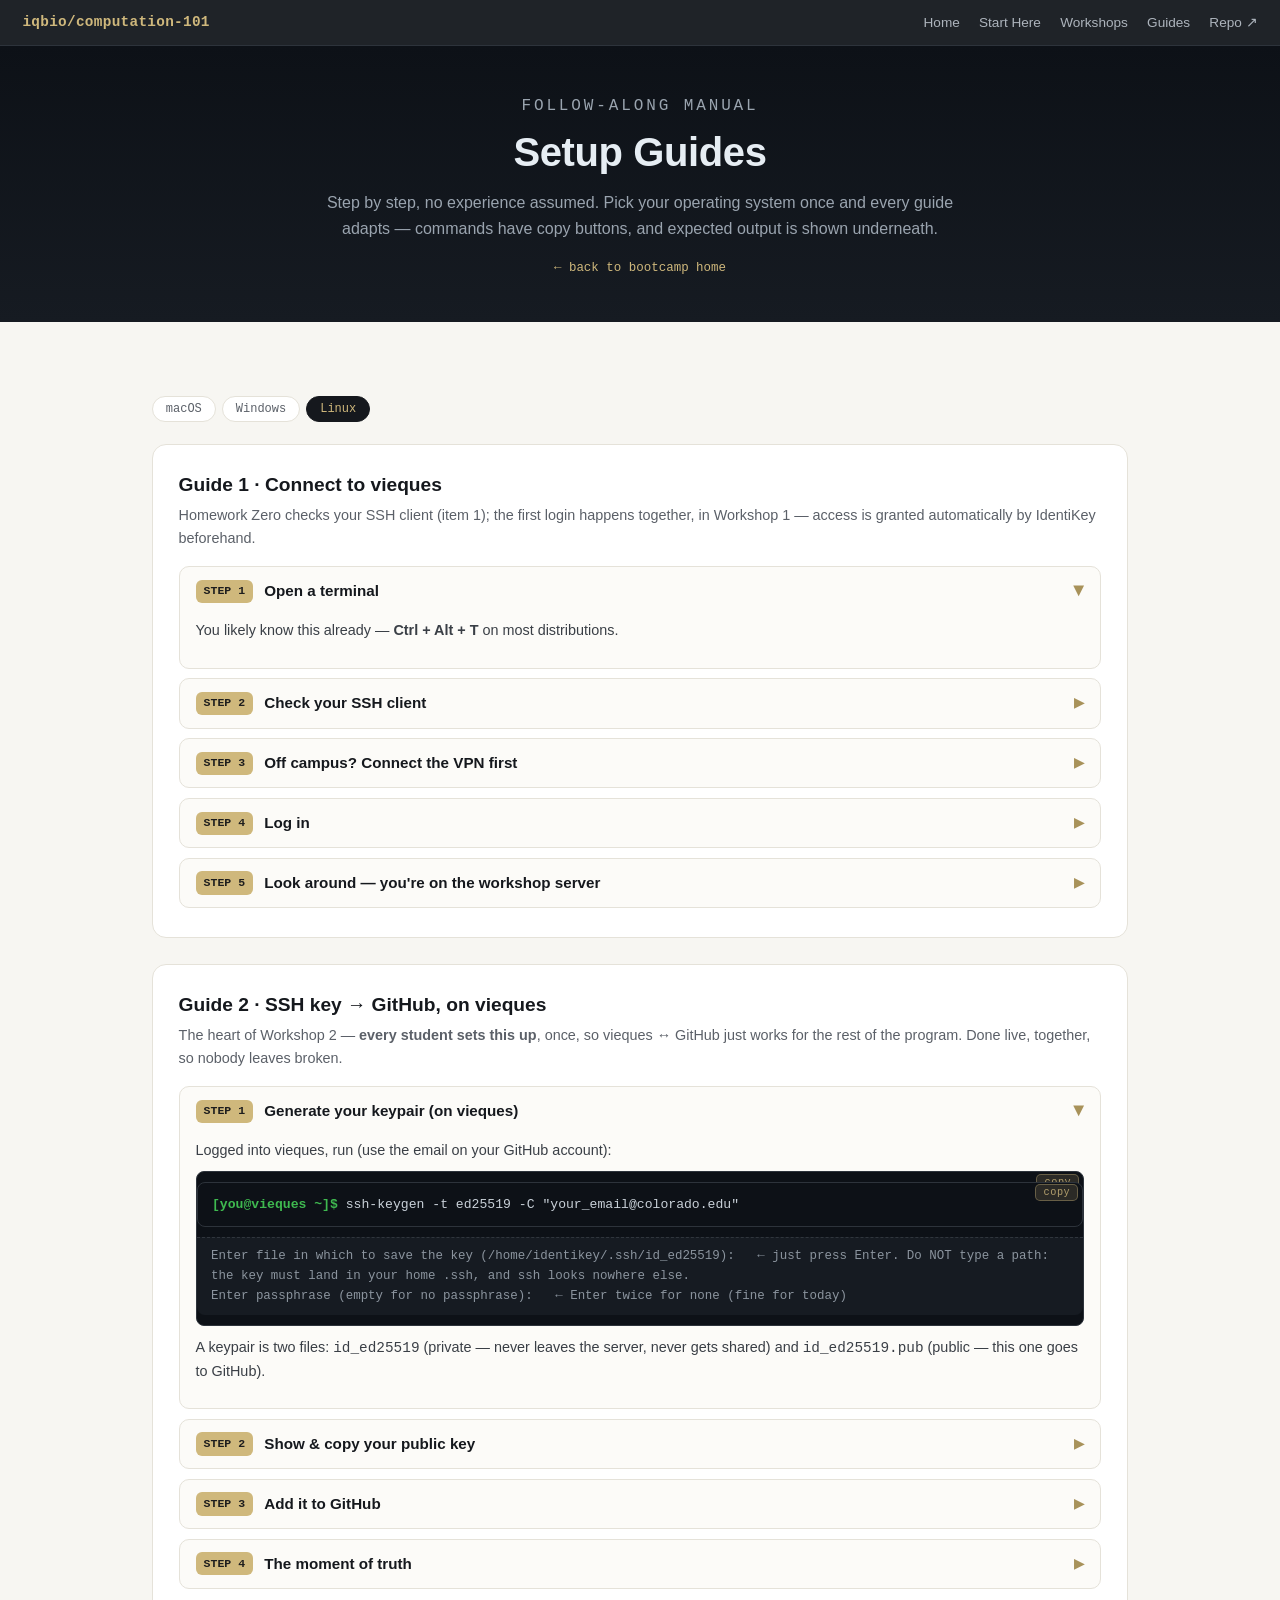
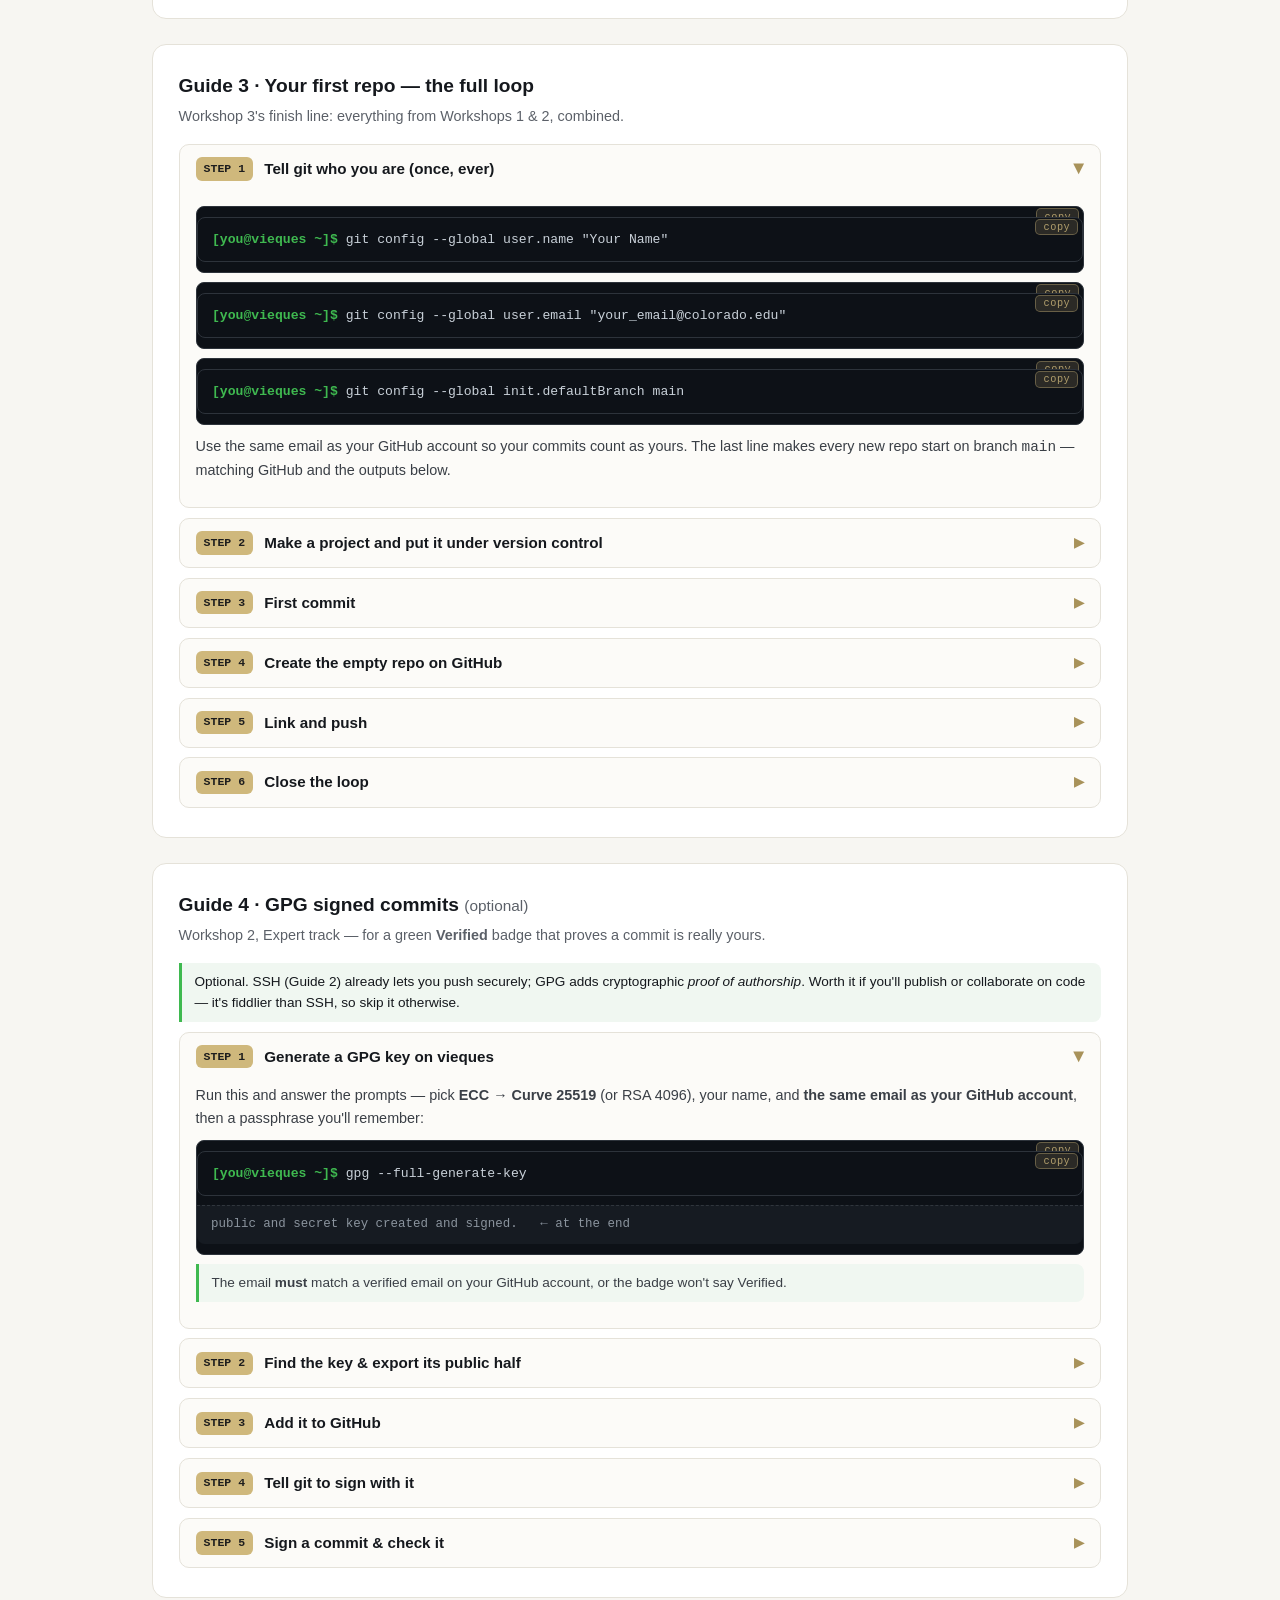
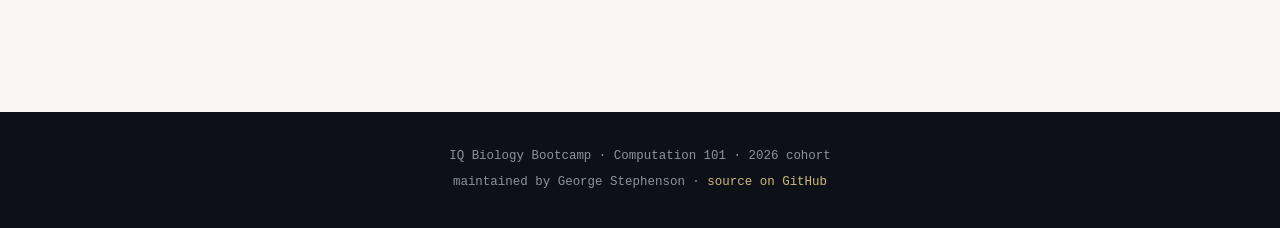
==== commit 6b7f2c46: "Format every copyable code block across all workshops with per-line gold copy buttons" ====
--- a/guides.html
+++ b/guides.html
@@ -58,12 +58,12 @@
           <p>Type this and press Enter (this is your Homework Zero screenshot):</p>
           <div class="snip">
             <button class="copybtn" data-copy="ssh -V">copy</button>
-            <pre><span class="p">$</span> ssh -V</pre>
+            <div class="snip"><pre><span class="p">$</span> ssh -V</pre></div>
             <p class="expect">OpenSSH_9.6p1, LibreSSL 3.3.6   ← any version is fine</p>
           </div>
-          <div class="os-panel on" data-os="mac"><div class="tip">Preinstalled on every Mac — this will just work.</div>
-          <div class="os-panel" data-os="win"><div class="trouble"><b>"ssh is not recognized"?</b> Settings → Apps → Optional Features → Add a feature → install <b>OpenSSH Client</b>, then reopen PowerShell.</div>
-          <div class="os-panel" data-os="linux"><div class="tip">If missing: <code>sudo apt install openssh-client</code> (or your distro's equivalent).</div>
+          <div class="os-panel on" data-os="mac"><div class="tip">Preinstalled on every Mac — this will just work.</div></div>
+          <div class="os-panel" data-os="win"><div class="trouble"><b>"ssh is not recognized"?</b> Settings → Apps → Optional Features → Add a feature → install <b>OpenSSH Client</b>, then reopen PowerShell.</div></div>
+          <div class="os-panel" data-os="linux"><div class="tip">If missing: <code>sudo apt install openssh-client</code> (or your distro's equivalent).</div></div>
         </div>
       </details>
       <details>
@@ -81,7 +81,8 @@
         <div class="step-body">
           <p>Replace <code>identikey</code> with your actual IdentiKey username:</p>
           <div class="snip">
-            <div class="snip"><button class="copybtn" data-copy="ssh identikey@vieques.int.colorado.edu">copy</button><pre><span class="p">$</span> ssh identikey@vieques.int.colorado.edu</pre></div>
+            <button class="copybtn" data-copy="ssh identikey@vieques.int.colorado.edu">copy</button>
+            <div class="snip"><pre><span class="p">$</span> ssh identikey@vieques.int.colorado.edu</pre></div>
             <p class="expect">The authenticity of host 'vieques.int.colorado.edu' can't be established.
 ED25519 key fingerprint is SHA256:[VIEQUES FINGERPRINT — George fills in after next login].
 Are you sure you want to continue connecting (yes/no/[fingerprint])?   ← type: yes
@@ -95,12 +96,12 @@
         <div class="step-body">
           <div class="snip">
             <button class="copybtn" data-copy="hostname">copy</button>
-            <pre><span class="p">[you@vieques ~]$</span> hostname</pre>
+            <div class="snip"><pre><span class="p">[you@vieques ~]$</span> hostname</pre></div>
             <p class="expect">vieques.int.colorado.edu</p>
           </div>
           <div class="snip">
             <button class="copybtn" data-copy="pwd">copy</button>
-            <pre><span class="p">[you@vieques ~]$</span> pwd</pre>
+            <div class="snip"><pre><span class="p">[you@vieques ~]$</span> pwd</pre></div>
             <p class="expect">/home/identikey   ← your home. Keys and dotfiles live here; all your actual WORK goes in /scratch/identikey (Workshop 1)</p>
           </div>
           <p>Done exploring? <code>exit</code> logs you out.</p>
@@ -119,7 +120,8 @@
         <div class="step-body">
           <p>Logged into vieques, run (use the email on your GitHub account):</p>
           <div class="snip">
-            <div class="snip"><button class="copybtn" data-copy="ssh-keygen -t ed25519 -C "your_email@colorado.edu"'>copy</button><pre><span class="p">[you@vieques ~]$</span> ssh-keygen -t ed25519 -C "your_email@colorado.edu"</pre></div>
+            <button class="copybtn" data-copy='ssh-keygen -t ed25519 -C "your_email@colorado.edu"'>copy</button>
+            <div class="snip"><pre><span class="p">[you@vieques ~]$</span> ssh-keygen -t ed25519 -C "your_email@colorado.edu"</pre></div>
             <p class="expect">Enter file in which to save the key (/home/identikey/.ssh/id_ed25519):   ← just press Enter. Do NOT type a path: the key must land in your home .ssh, and ssh looks nowhere else.
 Enter passphrase (empty for no passphrase):   ← Enter twice for none (fine for today)</p>
           </div>
@@ -131,7 +133,8 @@
         <summary><span class="stepnum">STEP 2</span> Show &amp; copy your public key <span class="chev">▶</span></summary>
         <div class="step-body">
           <div class="snip">
-            <div class="snip"><button class="copybtn" data-copy="cat ~/.ssh/id_ed25519.pub">copy</button><pre><span class="p">[you@vieques ~]$</span> cat ~/.ssh/id_ed25519.pub</pre></div>
+            <button class="copybtn" data-copy="cat ~/.ssh/id_ed25519.pub">copy</button>
+            <div class="snip"><pre><span class="p">[you@vieques ~]$</span> cat ~/.ssh/id_ed25519.pub</pre></div>
             <p class="expect">ssh-ed25519 AAAAC3NzaC1lZDI1NTE5AAAAII... your_email@colorado.edu</p>
           </div>
           <p>Select the <b>entire output line</b> in your terminal and copy it — every character, no extras.</p>
@@ -160,7 +163,8 @@
         <summary><span class="stepnum">STEP 4</span> The moment of truth <span class="chev">▶</span></summary>
         <div class="step-body">
           <div class="snip">
-            <div class="snip"><button class="copybtn" data-copy="ssh -T git@github.com">copy</button><pre><span class="p">[you@vieques ~]$</span> ssh -T git@github.com</pre></div>
+            <button class="copybtn" data-copy="ssh -T git@github.com">copy</button>
+            <div class="snip"><pre><span class="p">[you@vieques ~]$</span> ssh -T git@github.com</pre></div>
             <p class="expect">Hi YOUR-USERNAME! You've successfully authenticated, but GitHub does not provide shell access.</p>
           </div>
           <p>If GitHub greets you by name — you're wired up. This is the step that used to cost new students weeks.</p>
@@ -178,13 +182,16 @@
         <summary><span class="stepnum">STEP 1</span> Tell git who you are (once, ever) <span class="chev">▶</span></summary>
         <div class="step-body">
           <div class="snip">
-            <div class="snip"><button class="copybtn" data-copy="git config --global user.name "Your Name"'>copy</button><pre><span class="p">[you@vieques ~]$</span> git config --global user.name "Your Name"</pre></div>
-          </div>
-          <div class="snip">
-            <div class="snip"><button class="copybtn" data-copy="git config --global user.email "your_email@colorado.edu"'>copy</button><pre><span class="p">[you@vieques ~]$</span> git config --global user.email "your_email@colorado.edu"</pre></div>
-          </div>
-          <div class="snip">
-            <div class="snip"><button class="copybtn" data-copy="git config --global init.defaultBranch main">copy</button><pre><span class="p">[you@vieques ~]$</span> git config --global init.defaultBranch main</pre></div>
+            <button class="copybtn" data-copy='git config --global user.name "Your Name"'>copy</button>
+            <div class="snip"><pre><span class="p">[you@vieques ~]$</span> git config --global user.name "Your Name"</pre></div>
+          </div>
+          <div class="snip">
+            <button class="copybtn" data-copy='git config --global user.email "your_email@colorado.edu"'>copy</button>
+            <div class="snip"><pre><span class="p">[you@vieques ~]$</span> git config --global user.email "your_email@colorado.edu"</pre></div>
+          </div>
+          <div class="snip">
+            <button class="copybtn" data-copy="git config --global init.defaultBranch main">copy</button>
+            <div class="snip"><pre><span class="p">[you@vieques ~]$</span> git config --global init.defaultBranch main</pre></div>
           </div>
           <p>Use the same email as your GitHub account so your commits count as yours. The last line
              makes every new repo start on branch <code>main</code> — matching GitHub and the outputs below.</p>
@@ -194,14 +201,15 @@
         <summary><span class="stepnum">STEP 2</span> Make a project and put it under version control <span class="chev">▶</span></summary>
         <div class="step-body">
           <div class="snip">
-            <div class="snip"><button class="copybtn" data-copy="cd /scratch/$USER">copy</button><pre><span class="p">[you@vieques ~]$</span> cd /scratch/$USER
+            <button class="copybtn" data-copy="cd /scratch/$USER">copy</button>
+            <div class="snip"><pre><span class="p">[you@vieques ~]$</span> cd /scratch/$USER
 <span class="p">[you@vieques ...]$</span> mkdir -p zfp36l2-analysis
 <span class="p">[you@vieques ...]$</span> cd zfp36l2-analysis
 <span class="p">[you@vieques ...]$</span> git init</pre></div>
             <p class="expect">Initialized empty Git repository in /scratch/identikey/zfp36l2-analysis/.git/</p>
           </div>
           <div class="snip">
-            <button class="copybtn" data-copy="echo "# My First Analysis" > README.md'>copy</button>
+            <button class="copybtn" data-copy='echo "# My First Analysis" > README.md'>copy</button>
             <div class="snip"><pre><span class="p">[you@vieques zfp36l2-analysis]$</span> echo "# My First Analysis" &gt; README.md</pre></div>
           </div>
         </div>
@@ -210,7 +218,8 @@
         <summary><span class="stepnum">STEP 3</span> First commit <span class="chev">▶</span></summary>
         <div class="step-body">
           <div class="snip">
-            <div class="snip"><button class="copybtn" data-copy="git add README.md && git commit -m "First commit"'>copy</button><pre><span class="p">[you@vieques zfp36l2-analysis]$</span> git add README.md && git commit -m "First commit"</pre></div>
+            <button class="copybtn" data-copy='git add README.md && git commit -m "First commit"'>copy</button>
+            <div class="snip"><pre><span class="p">[you@vieques zfp36l2-analysis]$</span> git add README.md && git commit -m "First commit"</pre></div>
             <p class="expect">[main (root-commit) a1b2c3d] First commit
  1 file changed, 1 insertion(+)</p>
           </div>
@@ -238,7 +247,8 @@
         <div class="step-body">
           <p>Swap in your GitHub username:</p>
           <div class="snip">
-            <div class="snip"><button class="copybtn" data-copy="git branch -M main && git remote add origin git@github.com:USERNAME/zfp36l2-analysis.git && git push -u origin main">copy</button><pre><span class="p">[you@vieques zfp36l2-analysis]$</span> git branch -M main
+            <button class="copybtn" data-copy="git branch -M main && git remote add origin git@github.com:USERNAME/zfp36l2-analysis.git && git push -u origin main">copy</button>
+            <div class="snip"><pre><span class="p">[you@vieques zfp36l2-analysis]$</span> git branch -M main
 <span class="p">[you@vieques zfp36l2-analysis]$</span> git remote add origin git@github.com:USERNAME/zfp36l2-analysis.git
 <span class="p">[you@vieques zfp36l2-analysis]$</span> git push -u origin main</pre></div>
             <p class="expect">Writing objects: 100% (3/3), done.
@@ -253,7 +263,8 @@
           <p>On your <b>laptop</b> (with its own key added to GitHub — same as Guide 2):</p>
           <div class="tip"><b>Windows:</b> git isn't preinstalled — install <b>Git for Windows</b> (gitforwindows.org, or <code>winget install Git.Git</code>) and use the <b>Git Bash</b> it adds (or PowerShell). Your laptop needs its own SSH key on GitHub too — repeat Guide 2 on the laptop.</div>
           <div class="snip">
-            <div class="snip"><button class="copybtn" data-copy="git clone git@github.com:USERNAME/zfp36l2-analysis.git">copy</button><pre><span class="p">$</span> git clone git@github.com:USERNAME/zfp36l2-analysis.git</pre></div>
+            <button class="copybtn" data-copy="git clone git@github.com:USERNAME/zfp36l2-analysis.git">copy</button>
+            <div class="snip"><pre><span class="p">$</span> git clone git@github.com:USERNAME/zfp36l2-analysis.git</pre></div>
             <p class="expect">Cloning into 'zfp36l2-analysis'... done.</p>
           </div>
           <p>Edit on the laptop, <code>push</code>; <code>pull</code> on vieques. Same project, every machine, always in sync — this loop is the daily rhythm of research computing.</p>
@@ -272,7 +283,7 @@
         <summary><span class="stepnum">STEP 1</span> Generate a GPG key on vieques <span class="chev">▶</span></summary>
         <div class="step-body">
           <p>Run this and answer the prompts — pick <b>ECC → Curve 25519</b> (or RSA 4096), your name, and <b>the same email as your GitHub account</b>, then a passphrase you'll remember:</p>
-          <div class="snip"><button class="copybtn" data-copy="gpg --full-generate-key">copy</button><pre><span class="p">[you@vieques ~]$</span> gpg --full-generate-key</pre>
+          <div class="snip"><button class="copybtn" data-copy="gpg --full-generate-key">copy</button><div class="snip"><pre><span class="p">[you@vieques ~]$</span> gpg --full-generate-key</pre></div>
             <p class="expect">public and secret key created and signed.   ← at the end</p></div>
           <div class="tip">The email <b>must</b> match a verified email on your GitHub account, or the badge won't say Verified.</div>
         </div>
@@ -280,10 +291,10 @@
       <details>
         <summary><span class="stepnum">STEP 2</span> Find the key &amp; export its public half <span class="chev">▶</span></summary>
         <div class="step-body">
-          <div class="snip"><button class="copybtn" data-copy="gpg --list-secret-keys --keyid-format=long">copy</button><pre><span class="p">[you@vieques ~]$</span> gpg --list-secret-keys --keyid-format=long</pre></div>
+          <div class="snip"><button class="copybtn" data-copy="gpg --list-secret-keys --keyid-format=long">copy</button><div class="snip"><pre><span class="p">[you@vieques ~]$</span> gpg --list-secret-keys --keyid-format=long</pre></div>
             <p class="expect">sec   ed25519/<b>3AA5C34371567BD2</b> 2026-08-17 [SC]   ← the long ID after the slash</p></div>
           <p>Export the <b>public</b> key (safe to share) — swap in your long ID:</p>
-          <div class="snip"><button class="copybtn" data-copy="gpg --armor --export 3AA5C34371567BD2">copy</button><pre><span class="p">[you@vieques ~]$</span> gpg --armor --export 3AA5C34371567BD2</pre>
+          <div class="snip"><button class="copybtn" data-copy="gpg --armor --export 3AA5C34371567BD2">copy</button><div class="snip"><pre><span class="p">[you@vieques ~]$</span> gpg --armor --export 3AA5C34371567BD2</pre></div>
             <p class="expect">-----BEGIN PGP PUBLIC KEY BLOCK-----
 …
 -----END PGP PUBLIC KEY BLOCK-----   ← copy the whole block</p></div>
@@ -298,17 +309,17 @@
       <details>
         <summary><span class="stepnum">STEP 4</span> Tell git to sign with it <span class="chev">▶</span></summary>
         <div class="step-body">
-          <div class="snip"><button class="copybtn" data-copy="git config --global user.signingkey 3AA5C34371567BD2 && git config --global commit.gpgsign true">copy</button><pre><span class="p">[you@vieques ~]$</span> git config --global user.signingkey 3AA5C34371567BD2
-<span class="p">[you@vieques ~]$</span> git config --global commit.gpgsign true</pre></div>
+          <div class="snip"><button class="copybtn" data-copy="git config --global user.signingkey 3AA5C34371567BD2 &amp;&amp; git config --global commit.gpgsign true">copy</button><div class="snip"><pre><span class="p">[you@vieques ~]$</span> git config --global user.signingkey 3AA5C34371567BD2
+<span class="p">[you@vieques ~]$</span> git config --global commit.gpgsign true</pre></div></div>
           <p>Over SSH, GPG's passphrase prompt needs a terminal — add this to your <code>~/.bashrc</code> so signing doesn't fail:</p>
-          <div class="snip"><button class="copybtn" data-copy="echo "export GPG_TTY=$(tty)' >> ~/.bashrc && source ~/.bashrc">copy</button><div class="snip"><pre><span class="p">[you@vieques ~]$</span> echo 'export GPG_TTY=$(tty)' &gt;&gt; ~/.bashrc &amp;&amp; source ~/.bashrc</pre></div>
+          <div class="snip"><button class="copybtn" data-copy="echo 'export GPG_TTY=$(tty)' >> ~/.bashrc && source ~/.bashrc">copy</button><div class="snip"><pre><span class="p">[you@vieques ~]$</span> echo 'export GPG_TTY=$(tty)' &gt;&gt; ~/.bashrc &amp;&amp; source ~/.bashrc</pre></div></div>
         </div>
       </details>
       <details>
         <summary><span class="stepnum">STEP 5</span> Sign a commit &amp; check it <span class="chev">▶</span></summary>
         <div class="step-body">
           <p>With <code>commit.gpgsign true</code>, every commit is signed automatically. Make a small change, stage it, commit (it signs automatically), then verify:</p>
-          <div class="snip"><button class="copybtn" data-copy="echo "signed test' >> findings.md && git add findings.md && git commit -S -m 'Signed commit' && git log --show-signature -1">copy</button><div class="snip"><pre><span class="p">[you@vieques ~]$</span> echo <span class="s">"signed test"</span> &gt;&gt; findings.md &amp;&amp; git add findings.md &amp;&amp; git commit -S -m <span class="s">"Signed commit"</span>
+          <div class="snip"><button class="copybtn" data-copy="echo 'signed test' >> findings.md && git add findings.md && git commit -S -m 'Signed commit' && git log --show-signature -1">copy</button><div class="snip"><pre><span class="p">[you@vieques ~]$</span> echo <span class="s">"signed test"</span> &gt;&gt; findings.md &amp;&amp; git add findings.md &amp;&amp; git commit -S -m <span class="s">"Signed commit"</span>
 <span class="p">[you@vieques ~]$</span> git log --show-signature -1</pre></div>
             <p class="expect">gpg: Good signature from "Your Name &lt;you@colorado.edu&gt;"   ← the commit is signed locally. GitHub shows the green <b>Verified</b> badge only once your public key is uploaded (STEP 3) and this commit's email matches a GitHub-verified email.</p></div>
           <div class="trouble"><b>Fix-it box:</b> <i>signing failed: Inappropriate ioctl for device</i> → run <code>export GPG_TTY=$(tty)</code> (STEP 4). <i>No secret key</i> → your <code>user.signingkey</code> ID is wrong; recheck STEP 2. <i>Commit shows Unverified on GitHub</i> → the key's email must exactly match a verified email on your GitHub account.</div>
--- a/assets/site.css
+++ b/assets/site.css
@@ -142,7 +142,7 @@
   .snip pre{padding:.7rem 4.2rem .7rem .9rem;overflow-x:auto;font-family:var(--mono);font-size:.82rem;color:var(--term-text)}
   .snip .p{color:var(--term-green);font-weight:600}
   .copybtn{position:absolute;top:.45rem;right:.5rem;font-family:var(--mono);font-size:.68rem;background:#21262d;color:#adb4bc;border:1px solid #30363d;border-radius:6px;padding:.2rem .55rem;cursor:pointer}
-  .copybtn:hover{color:var(--gold);border-color:var(--gold-dark)}
+  
   .expect{font-family:var(--mono);font-size:.78rem;color:#8b949e;background:#161b22;border-top:1px dashed #30363d;padding:.55rem .9rem;border-radius:0 0 8px 8px;white-space:pre-wrap;margin:0}
   .os-tabs{display:flex;gap:.4rem;margin:.4rem 0 .8rem;flex-wrap:wrap}
   .os-tabs button{font-family:var(--mono);font-size:.75rem;padding:.3rem .8rem;border-radius:999px;border:1px solid var(--line);background:#fff;color:var(--gray);cursor:pointer}
@@ -231,14 +231,12 @@
 
 /* per-line copy: one command at a time (bulk paste misfires in a real shell) */
 .snip pre{position:relative}
-.cmdline{display:block;position:relative;padding-right:4rem}
+.cmdline{display:block;position:relative;padding-right:4.5rem}
 .cmdline:hover{background:rgba(207,184,124,.09)}
-.linecopy{position:absolute;right:.2rem;top:.02rem;font-family:var(--mono,ui-monospace,monospace);
-  font-size:.62rem;letter-spacing:.05em;background:rgba(207,184,124,.18);color:#CFB87C;
-  border:1px solid rgba(207,184,124,.45);border-radius:5px;padding:.06rem .4rem;cursor:pointer;
-  opacity:.72;transition:opacity .12s,background .12s}
-.cmdline:hover .linecopy{opacity:1;background:rgba(207,184,124,.3)}
-.linecopy:focus-visible{opacity:1;outline:2px solid #CFB87C;outline-offset:1px}
-.linecopy.done{background:#3fb950;color:#0d1117;border-color:#3fb950;opacity:1}
-/* a block-level copy button would collide with the first line's — hide it once per-line exists */
-.snip.perline > .copybtn{display:none}
+.linecopy, .copybtn{position:absolute;right:.25rem;top:.08rem;font-family:var(--mono,ui-monospace,monospace);
+  font-size:.64rem;letter-spacing:.05em;background:rgba(207,184,124,.18);color:#CFB87C;
+  border:1px solid rgba(207,184,124,.45);border-radius:5px;padding:.08rem .45rem;cursor:pointer;
+  opacity:.85;transition:opacity .12s,background .12s,border-color .12s}
+.cmdline:hover .linecopy, .copybtn:hover{opacity:1;background:rgba(207,184,124,.35);color:#fff;border-color:#CFB87C}
+.linecopy:focus-visible, .copybtn:focus-visible{opacity:1;outline:2px solid #CFB87C;outline-offset:1px}
+.linecopy.done, .copybtn.done{background:#3fb950;color:#0d1117;border-color:#3fb950;opacity:1;font-weight:700}
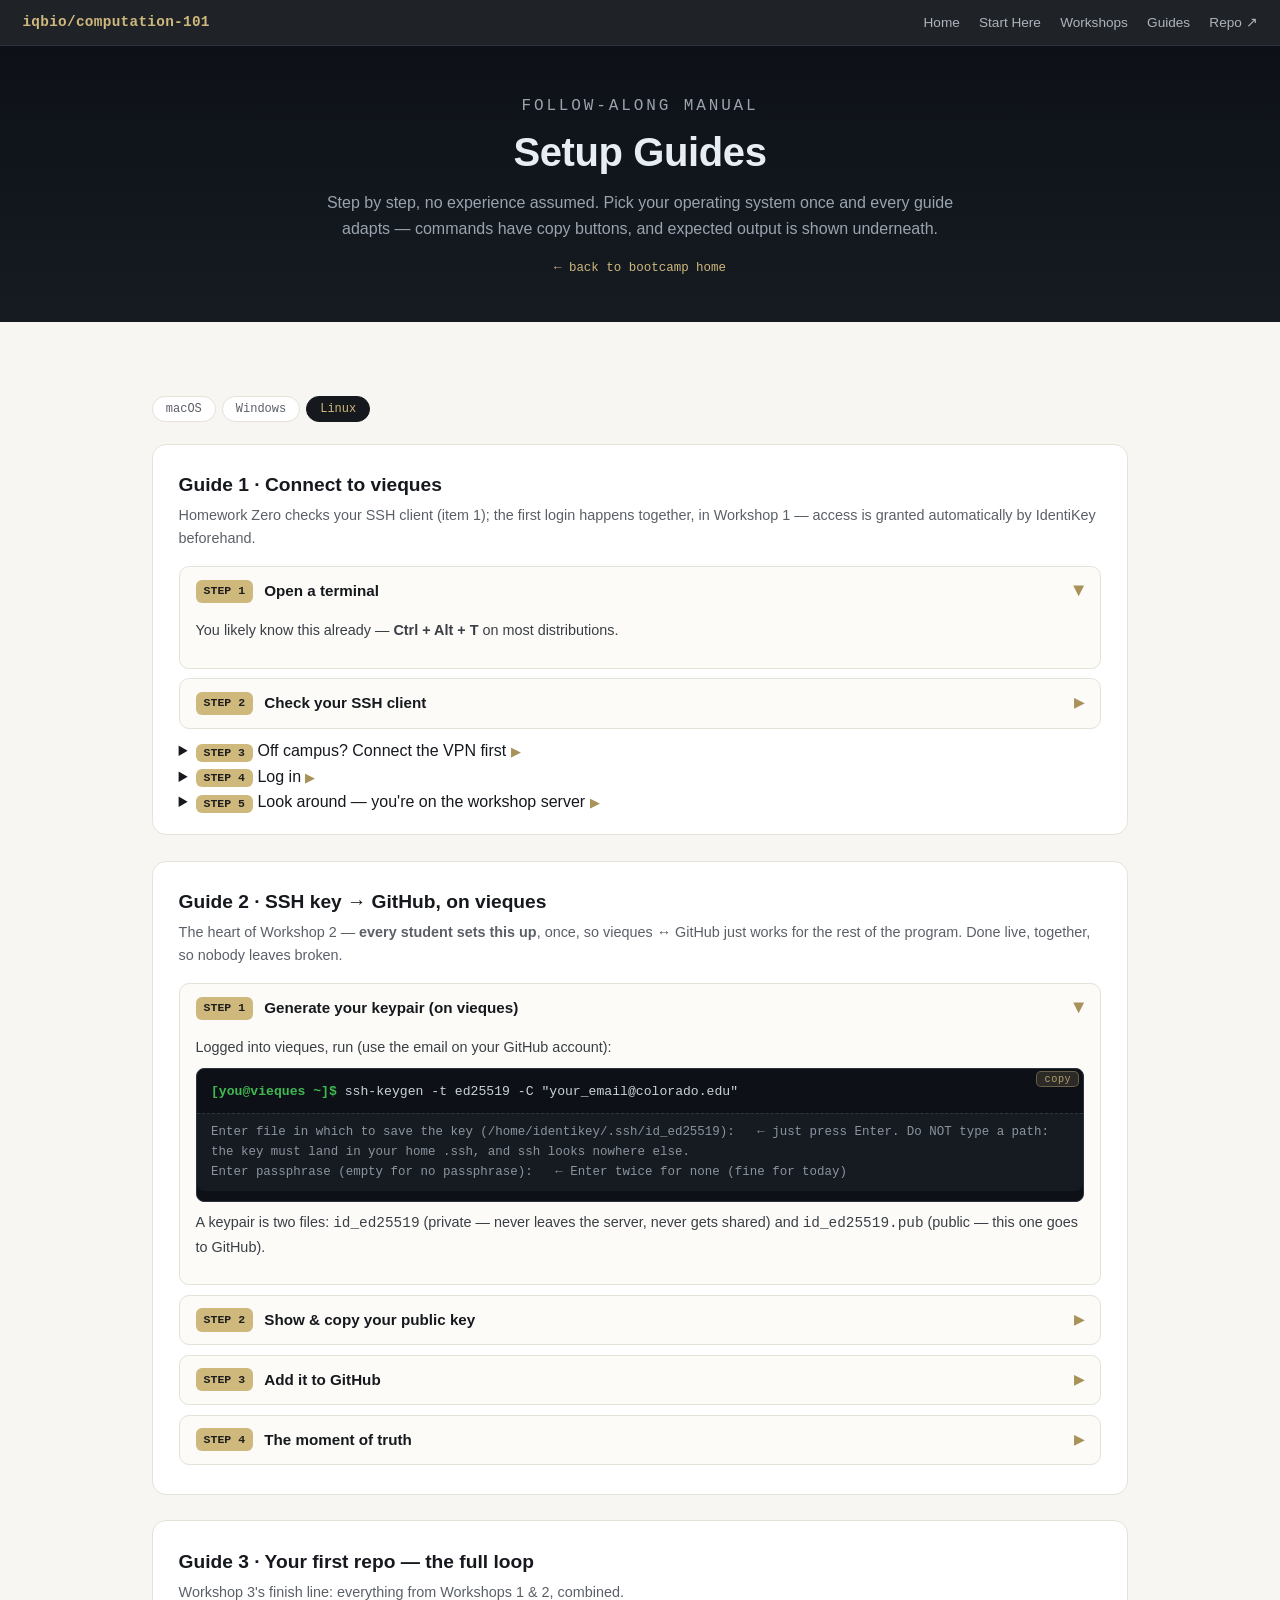
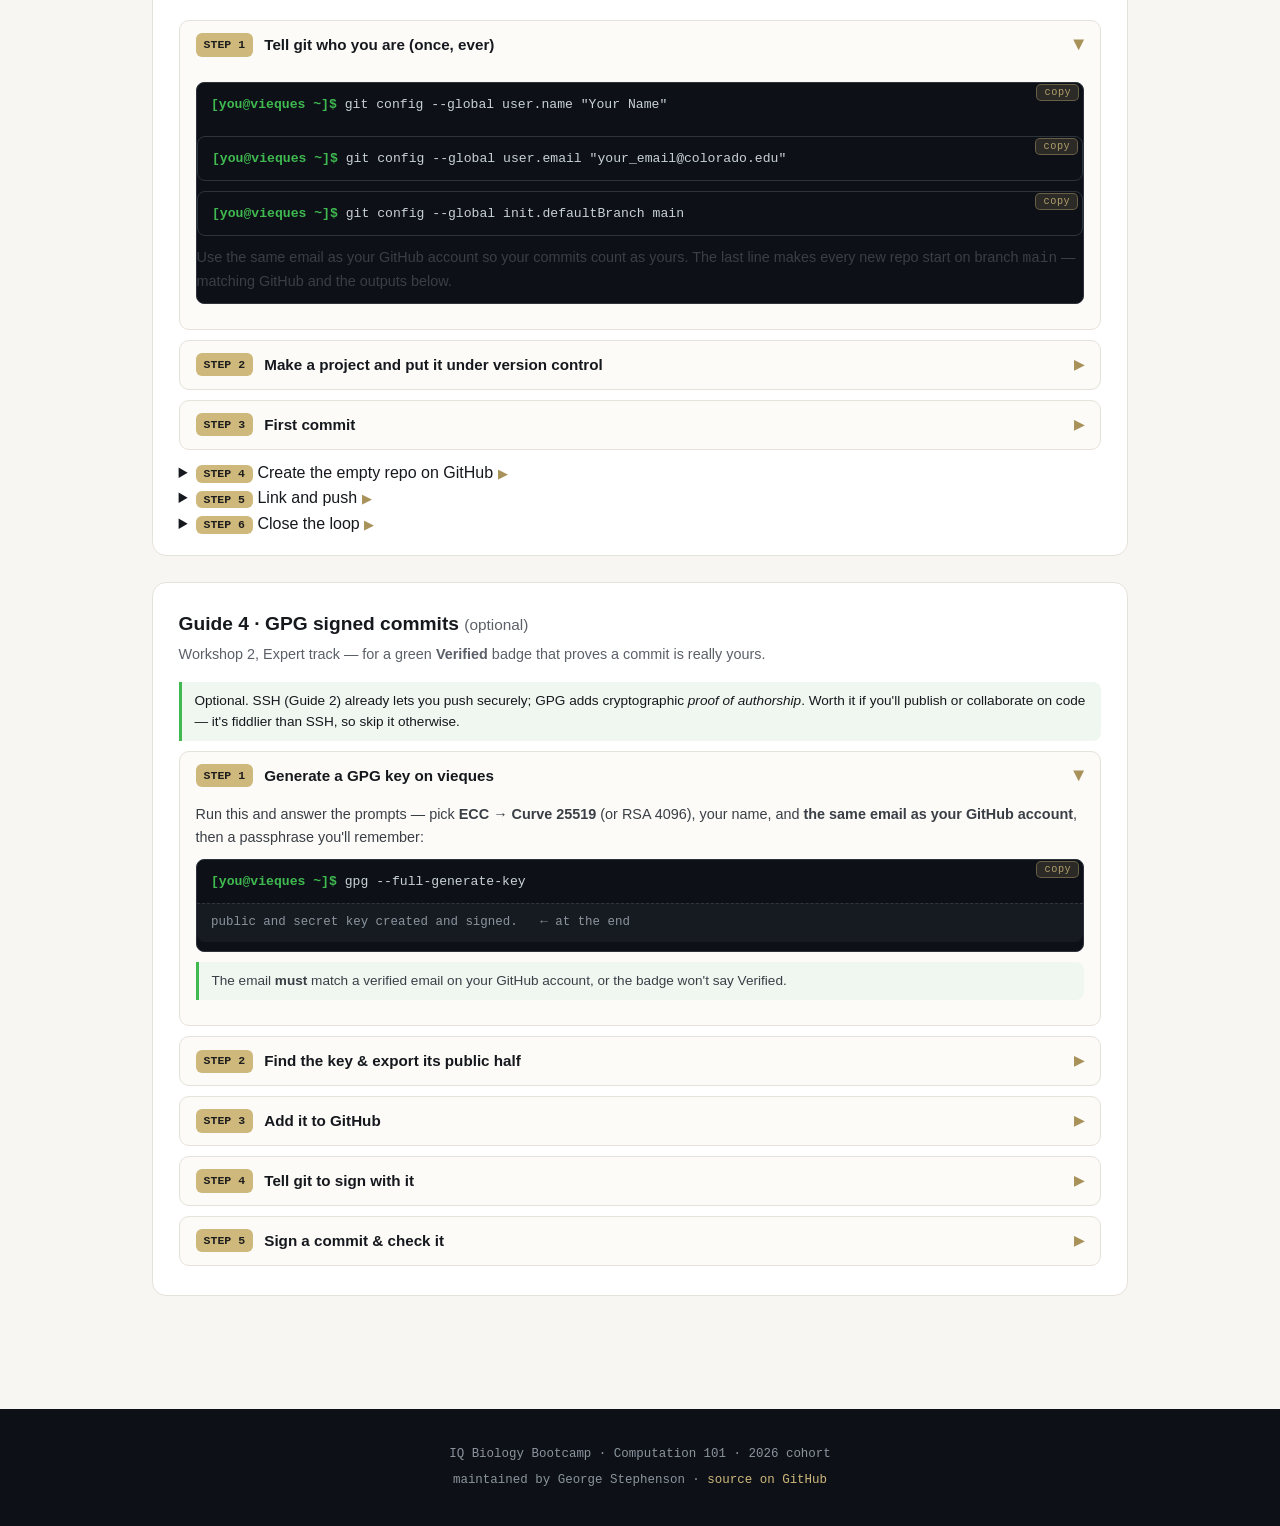
==== commit 2e70604e: "Flatten all nested snip containers and remove duplicate block copy buttons" ====
--- a/guides.html
+++ b/guides.html
@@ -57,8 +57,7 @@
         <div class="step-body">
           <p>Type this and press Enter (this is your Homework Zero screenshot):</p>
           <div class="snip">
-            <button class="copybtn" data-copy="ssh -V">copy</button>
-            <div class="snip"><pre><span class="p">$</span> ssh -V</pre></div>
+      <pre><span class="p">$</span> ssh -V</pre></div>
             <p class="expect">OpenSSH_9.6p1, LibreSSL 3.3.6   ← any version is fine</p>
           </div>
           <div class="os-panel on" data-os="mac"><div class="tip">Preinstalled on every Mac — this will just work.</div></div>
@@ -81,8 +80,7 @@
         <div class="step-body">
           <p>Replace <code>identikey</code> with your actual IdentiKey username:</p>
           <div class="snip">
-            <button class="copybtn" data-copy="ssh identikey@vieques.int.colorado.edu">copy</button>
-            <div class="snip"><pre><span class="p">$</span> ssh identikey@vieques.int.colorado.edu</pre></div>
+  <pre><span class="p">$</span> ssh identikey@vieques.int.colorado.edu</pre>
             <p class="expect">The authenticity of host 'vieques.int.colorado.edu' can't be established.
 ED25519 key fingerprint is SHA256:[VIEQUES FINGERPRINT — George fills in after next login].
 Are you sure you want to continue connecting (yes/no/[fingerprint])?   ← type: yes
@@ -95,13 +93,11 @@
         <summary><span class="stepnum">STEP 5</span> Look around — you're on the workshop server <span class="chev">▶</span></summary>
         <div class="step-body">
           <div class="snip">
-            <button class="copybtn" data-copy="hostname">copy</button>
-            <div class="snip"><pre><span class="p">[you@vieques ~]$</span> hostname</pre></div>
+  <pre><span class="p">[you@vieques ~]$</span> hostname</pre>
             <p class="expect">vieques.int.colorado.edu</p>
           </div>
           <div class="snip">
-            <button class="copybtn" data-copy="pwd">copy</button>
-            <div class="snip"><pre><span class="p">[you@vieques ~]$</span> pwd</pre></div>
+  <pre><span class="p">[you@vieques ~]$</span> pwd</pre>
             <p class="expect">/home/identikey   ← your home. Keys and dotfiles live here; all your actual WORK goes in /scratch/identikey (Workshop 1)</p>
           </div>
           <p>Done exploring? <code>exit</code> logs you out.</p>
@@ -120,8 +116,7 @@
         <div class="step-body">
           <p>Logged into vieques, run (use the email on your GitHub account):</p>
           <div class="snip">
-            <button class="copybtn" data-copy='ssh-keygen -t ed25519 -C "your_email@colorado.edu"'>copy</button>
-            <div class="snip"><pre><span class="p">[you@vieques ~]$</span> ssh-keygen -t ed25519 -C "your_email@colorado.edu"</pre></div>
+  <pre><span class="p">[you@vieques ~]$</span> ssh-keygen -t ed25519 -C "your_email@colorado.edu"</pre>
             <p class="expect">Enter file in which to save the key (/home/identikey/.ssh/id_ed25519):   ← just press Enter. Do NOT type a path: the key must land in your home .ssh, and ssh looks nowhere else.
 Enter passphrase (empty for no passphrase):   ← Enter twice for none (fine for today)</p>
           </div>
@@ -133,8 +128,7 @@
         <summary><span class="stepnum">STEP 2</span> Show &amp; copy your public key <span class="chev">▶</span></summary>
         <div class="step-body">
           <div class="snip">
-            <button class="copybtn" data-copy="cat ~/.ssh/id_ed25519.pub">copy</button>
-            <div class="snip"><pre><span class="p">[you@vieques ~]$</span> cat ~/.ssh/id_ed25519.pub</pre></div>
+  <pre><span class="p">[you@vieques ~]$</span> cat ~/.ssh/id_ed25519.pub</pre>
             <p class="expect">ssh-ed25519 AAAAC3NzaC1lZDI1NTE5AAAAII... your_email@colorado.edu</p>
           </div>
           <p>Select the <b>entire output line</b> in your terminal and copy it — every character, no extras.</p>
@@ -163,8 +157,7 @@
         <summary><span class="stepnum">STEP 4</span> The moment of truth <span class="chev">▶</span></summary>
         <div class="step-body">
           <div class="snip">
-            <button class="copybtn" data-copy="ssh -T git@github.com">copy</button>
-            <div class="snip"><pre><span class="p">[you@vieques ~]$</span> ssh -T git@github.com</pre></div>
+  <pre><span class="p">[you@vieques ~]$</span> ssh -T git@github.com</pre>
             <p class="expect">Hi YOUR-USERNAME! You've successfully authenticated, but GitHub does not provide shell access.</p>
           </div>
           <p>If GitHub greets you by name — you're wired up. This is the step that used to cost new students weeks.</p>
@@ -182,17 +175,13 @@
         <summary><span class="stepnum">STEP 1</span> Tell git who you are (once, ever) <span class="chev">▶</span></summary>
         <div class="step-body">
           <div class="snip">
-            <button class="copybtn" data-copy='git config --global user.name "Your Name"'>copy</button>
-            <div class="snip"><pre><span class="p">[you@vieques ~]$</span> git config --global user.name "Your Name"</pre></div>
-          </div>
-          <div class="snip">
-            <button class="copybtn" data-copy='git config --global user.email "your_email@colorado.edu"'>copy</button>
-            <div class="snip"><pre><span class="p">[you@vieques ~]$</span> git config --global user.email "your_email@colorado.edu"</pre></div>
-          </div>
-          <div class="snip">
-            <button class="copybtn" data-copy="git config --global init.defaultBranch main">copy</button>
-            <div class="snip"><pre><span class="p">[you@vieques ~]$</span> git config --global init.defaultBranch main</pre></div>
-          </div>
+  <pre><span class="p">[you@vieques ~]$</span> git config --global user.name "Your Name"</pre>
+          <div class="snip">
+      <pre><span class="p">[you@vieques ~]$</span> git config --global user.email "your_email@colorado.edu"</pre>
+    </div>
+          <div class="snip">
+      <pre><span class="p">[you@vieques ~]$</span> git config --global init.defaultBranch main</pre>
+    </div>
           <p>Use the same email as your GitHub account so your commits count as yours. The last line
              makes every new repo start on branch <code>main</code> — matching GitHub and the outputs below.</p>
         </div>
@@ -201,25 +190,21 @@
         <summary><span class="stepnum">STEP 2</span> Make a project and put it under version control <span class="chev">▶</span></summary>
         <div class="step-body">
           <div class="snip">
-            <button class="copybtn" data-copy="cd /scratch/$USER">copy</button>
-            <div class="snip"><pre><span class="p">[you@vieques ~]$</span> cd /scratch/$USER
+      <pre><span class="p">[you@vieques ~]$</span> cd /scratch/$USER
 <span class="p">[you@vieques ...]$</span> mkdir -p zfp36l2-analysis
 <span class="p">[you@vieques ...]$</span> cd zfp36l2-analysis
 <span class="p">[you@vieques ...]$</span> git init</pre></div>
             <p class="expect">Initialized empty Git repository in /scratch/identikey/zfp36l2-analysis/.git/</p>
           </div>
           <div class="snip">
-            <button class="copybtn" data-copy='echo "# My First Analysis" > README.md'>copy</button>
-            <div class="snip"><pre><span class="p">[you@vieques zfp36l2-analysis]$</span> echo "# My First Analysis" &gt; README.md</pre></div>
-          </div>
+  <pre><span class="p">[you@vieques zfp36l2-analysis]$</span> echo "# My First Analysis" &gt; README.md</pre>
         </div>
       </details>
       <details>
         <summary><span class="stepnum">STEP 3</span> First commit <span class="chev">▶</span></summary>
         <div class="step-body">
           <div class="snip">
-            <button class="copybtn" data-copy='git add README.md && git commit -m "First commit"'>copy</button>
-            <div class="snip"><pre><span class="p">[you@vieques zfp36l2-analysis]$</span> git add README.md && git commit -m "First commit"</pre></div>
+      <pre><span class="p">[you@vieques zfp36l2-analysis]$</span> git add README.md && git commit -m "First commit"</pre></div>
             <p class="expect">[main (root-commit) a1b2c3d] First commit
  1 file changed, 1 insertion(+)</p>
           </div>
@@ -247,10 +232,9 @@
         <div class="step-body">
           <p>Swap in your GitHub username:</p>
           <div class="snip">
-            <button class="copybtn" data-copy="git branch -M main && git remote add origin git@github.com:USERNAME/zfp36l2-analysis.git && git push -u origin main">copy</button>
-            <div class="snip"><pre><span class="p">[you@vieques zfp36l2-analysis]$</span> git branch -M main
+  <pre><span class="p">[you@vieques zfp36l2-analysis]$</span> git branch -M main
 <span class="p">[you@vieques zfp36l2-analysis]$</span> git remote add origin git@github.com:USERNAME/zfp36l2-analysis.git
-<span class="p">[you@vieques zfp36l2-analysis]$</span> git push -u origin main</pre></div>
+<span class="p">[you@vieques zfp36l2-analysis]$</span> git push -u origin main</pre>
             <p class="expect">Writing objects: 100% (3/3), done.
 branch 'main' set up to track 'origin/main'.</p>
           </div>
@@ -263,8 +247,7 @@
           <p>On your <b>laptop</b> (with its own key added to GitHub — same as Guide 2):</p>
           <div class="tip"><b>Windows:</b> git isn't preinstalled — install <b>Git for Windows</b> (gitforwindows.org, or <code>winget install Git.Git</code>) and use the <b>Git Bash</b> it adds (or PowerShell). Your laptop needs its own SSH key on GitHub too — repeat Guide 2 on the laptop.</div>
           <div class="snip">
-            <button class="copybtn" data-copy="git clone git@github.com:USERNAME/zfp36l2-analysis.git">copy</button>
-            <div class="snip"><pre><span class="p">$</span> git clone git@github.com:USERNAME/zfp36l2-analysis.git</pre></div>
+  <pre><span class="p">$</span> git clone git@github.com:USERNAME/zfp36l2-analysis.git</pre>
             <p class="expect">Cloning into 'zfp36l2-analysis'... done.</p>
           </div>
           <p>Edit on the laptop, <code>push</code>; <code>pull</code> on vieques. Same project, every machine, always in sync — this loop is the daily rhythm of research computing.</p>
@@ -283,7 +266,8 @@
         <summary><span class="stepnum">STEP 1</span> Generate a GPG key on vieques <span class="chev">▶</span></summary>
         <div class="step-body">
           <p>Run this and answer the prompts — pick <b>ECC → Curve 25519</b> (or RSA 4096), your name, and <b>the same email as your GitHub account</b>, then a passphrase you'll remember:</p>
-          <div class="snip"><button class="copybtn" data-copy="gpg --full-generate-key">copy</button><div class="snip"><pre><span class="p">[you@vieques ~]$</span> gpg --full-generate-key</pre></div>
+          <div class="snip">
+  <pre><span class="p">[you@vieques ~]$</span> gpg --full-generate-key</pre>
             <p class="expect">public and secret key created and signed.   ← at the end</p></div>
           <div class="tip">The email <b>must</b> match a verified email on your GitHub account, or the badge won't say Verified.</div>
         </div>
@@ -291,10 +275,12 @@
       <details>
         <summary><span class="stepnum">STEP 2</span> Find the key &amp; export its public half <span class="chev">▶</span></summary>
         <div class="step-body">
-          <div class="snip"><button class="copybtn" data-copy="gpg --list-secret-keys --keyid-format=long">copy</button><div class="snip"><pre><span class="p">[you@vieques ~]$</span> gpg --list-secret-keys --keyid-format=long</pre></div>
+          <div class="snip">
+  <pre><span class="p">[you@vieques ~]$</span> gpg --list-secret-keys --keyid-format=long</pre>
             <p class="expect">sec   ed25519/<b>3AA5C34371567BD2</b> 2026-08-17 [SC]   ← the long ID after the slash</p></div>
           <p>Export the <b>public</b> key (safe to share) — swap in your long ID:</p>
-          <div class="snip"><button class="copybtn" data-copy="gpg --armor --export 3AA5C34371567BD2">copy</button><div class="snip"><pre><span class="p">[you@vieques ~]$</span> gpg --armor --export 3AA5C34371567BD2</pre></div>
+          <div class="snip">
+  <pre><span class="p">[you@vieques ~]$</span> gpg --armor --export 3AA5C34371567BD2</pre>
             <p class="expect">-----BEGIN PGP PUBLIC KEY BLOCK-----
 …
 -----END PGP PUBLIC KEY BLOCK-----   ← copy the whole block</p></div>
@@ -309,18 +295,22 @@
       <details>
         <summary><span class="stepnum">STEP 4</span> Tell git to sign with it <span class="chev">▶</span></summary>
         <div class="step-body">
-          <div class="snip"><button class="copybtn" data-copy="git config --global user.signingkey 3AA5C34371567BD2 &amp;&amp; git config --global commit.gpgsign true">copy</button><div class="snip"><pre><span class="p">[you@vieques ~]$</span> git config --global user.signingkey 3AA5C34371567BD2
-<span class="p">[you@vieques ~]$</span> git config --global commit.gpgsign true</pre></div></div>
+          <div class="snip">
+  <pre><span class="p">[you@vieques ~]$</span> git config --global user.signingkey 3AA5C34371567BD2
+<span class="p">[you@vieques ~]$</span> git config --global commit.gpgsign true</pre>
           <p>Over SSH, GPG's passphrase prompt needs a terminal — add this to your <code>~/.bashrc</code> so signing doesn't fail:</p>
-          <div class="snip"><button class="copybtn" data-copy="echo 'export GPG_TTY=$(tty)' >> ~/.bashrc && source ~/.bashrc">copy</button><div class="snip"><pre><span class="p">[you@vieques ~]$</span> echo 'export GPG_TTY=$(tty)' &gt;&gt; ~/.bashrc &amp;&amp; source ~/.bashrc</pre></div></div>
+          <div class="snip">
+      <pre><span class="p">[you@vieques ~]$</span> echo 'export GPG_TTY=$(tty)' &gt;&gt; ~/.bashrc &amp;&amp; source ~/.bashrc</pre>
+    </div>
         </div>
       </details>
       <details>
         <summary><span class="stepnum">STEP 5</span> Sign a commit &amp; check it <span class="chev">▶</span></summary>
         <div class="step-body">
           <p>With <code>commit.gpgsign true</code>, every commit is signed automatically. Make a small change, stage it, commit (it signs automatically), then verify:</p>
-          <div class="snip"><button class="copybtn" data-copy="echo 'signed test' >> findings.md && git add findings.md && git commit -S -m 'Signed commit' && git log --show-signature -1">copy</button><div class="snip"><pre><span class="p">[you@vieques ~]$</span> echo <span class="s">"signed test"</span> &gt;&gt; findings.md &amp;&amp; git add findings.md &amp;&amp; git commit -S -m <span class="s">"Signed commit"</span>
-<span class="p">[you@vieques ~]$</span> git log --show-signature -1</pre></div>
+          <div class="snip">
+  <pre><span class="p">[you@vieques ~]$</span> echo <span class="s">"signed test"</span> &gt;&gt; findings.md &amp;&amp; git add findings.md &amp;&amp; git commit -S -m <span class="s">"Signed commit"</span>
+<span class="p">[you@vieques ~]$</span> git log --show-signature -1</pre>
             <p class="expect">gpg: Good signature from "Your Name &lt;you@colorado.edu&gt;"   ← the commit is signed locally. GitHub shows the green <b>Verified</b> badge only once your public key is uploaded (STEP 3) and this commit's email matches a GitHub-verified email.</p></div>
           <div class="trouble"><b>Fix-it box:</b> <i>signing failed: Inappropriate ioctl for device</i> → run <code>export GPG_TTY=$(tty)</code> (STEP 4). <i>No secret key</i> → your <code>user.signingkey</code> ID is wrong; recheck STEP 2. <i>Commit shows Unverified on GitHub</i> → the key's email must exactly match a verified email on your GitHub account.</div>
         </div>
--- a/assets/site.css
+++ b/assets/site.css
@@ -239,4 +239,6 @@
   opacity:.85;transition:opacity .12s,background .12s,border-color .12s}
 .cmdline:hover .linecopy, .copybtn:hover{opacity:1;background:rgba(207,184,124,.35);color:#fff;border-color:#CFB87C}
 .linecopy:focus-visible, .copybtn:focus-visible{opacity:1;outline:2px solid #CFB87C;outline-offset:1px}
-.linecopy.done, .copybtn.done{background:#3fb950;color:#0d1117;border-color:#3fb950;opacity:1;font-weight:700}+.linecopy.done, .copybtn.done{background:#3fb950;color:#0d1117;border-color:#3fb950;opacity:1;font-weight:700}
+/* Hide block-level copy button when per-line copy buttons are present */
+.snip.perline > .copybtn, .snip.perline .copybtn:not(.linecopy) { display: none !important; }
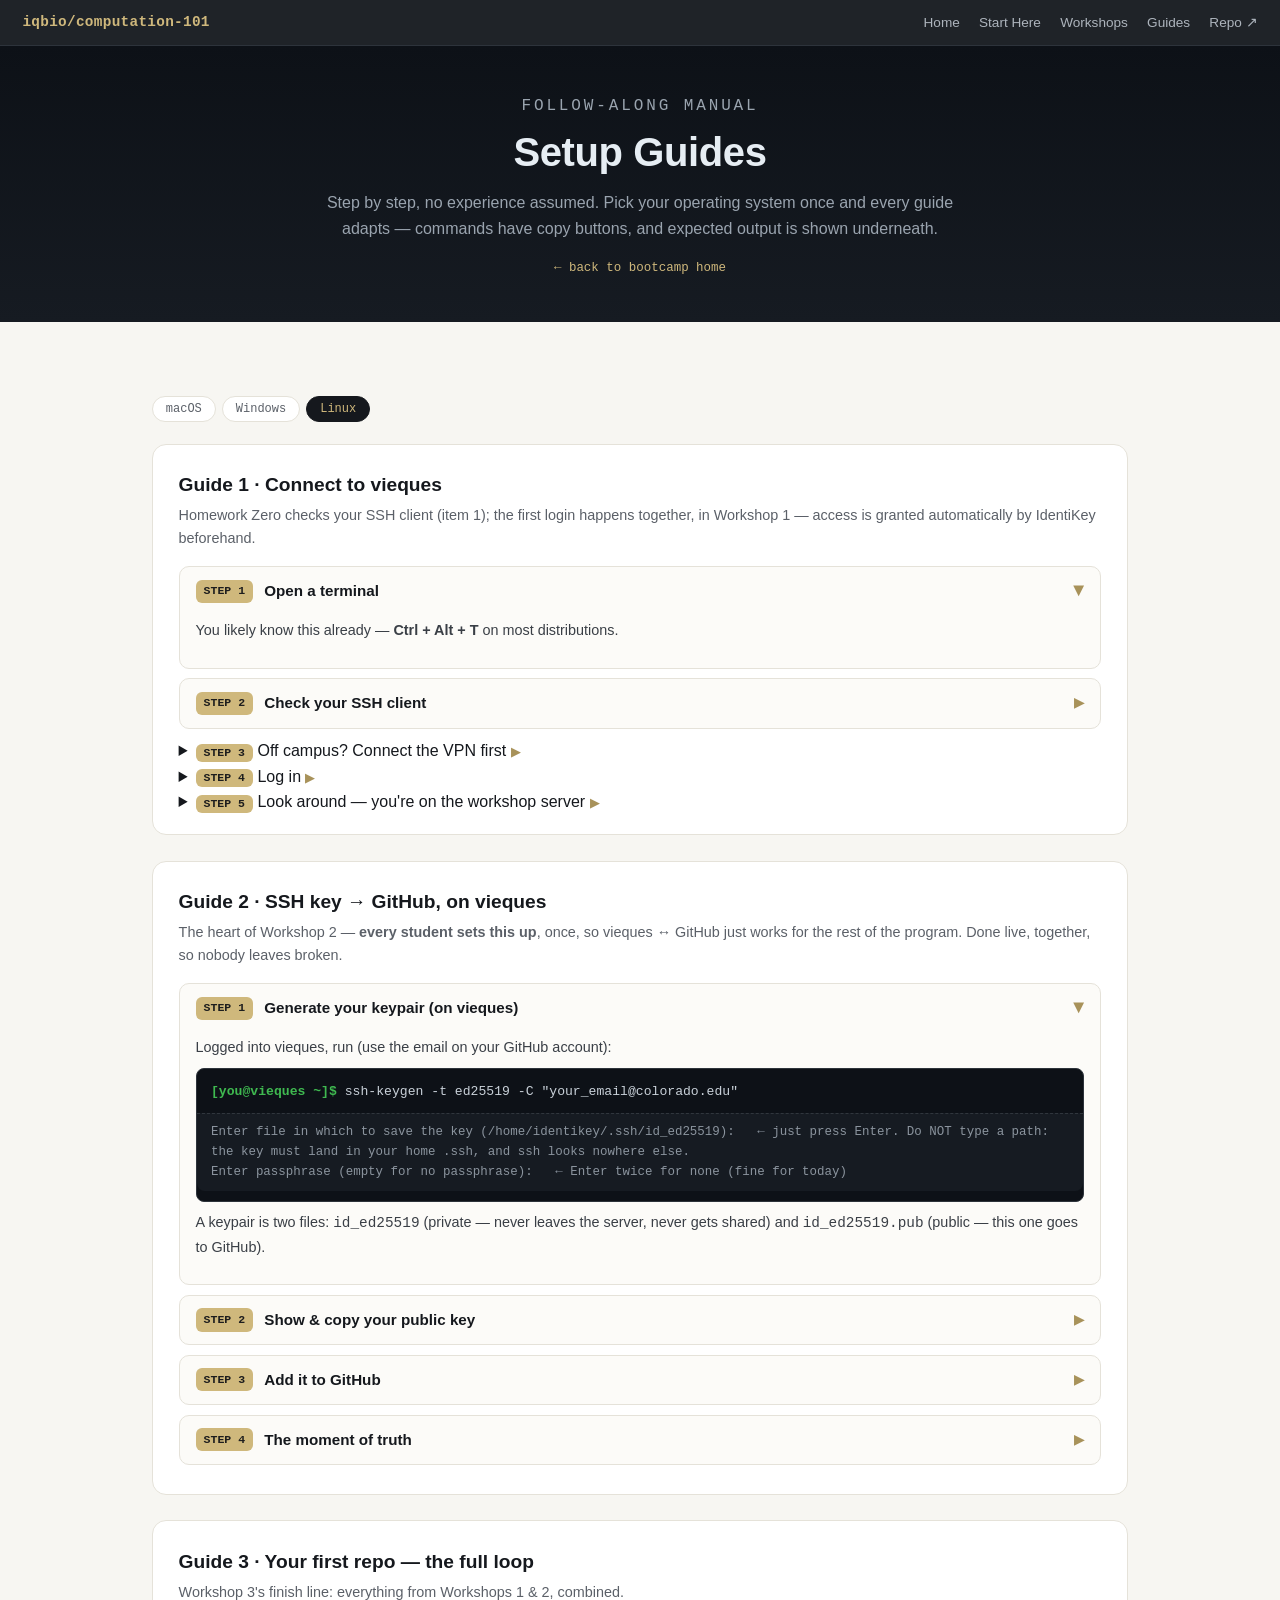
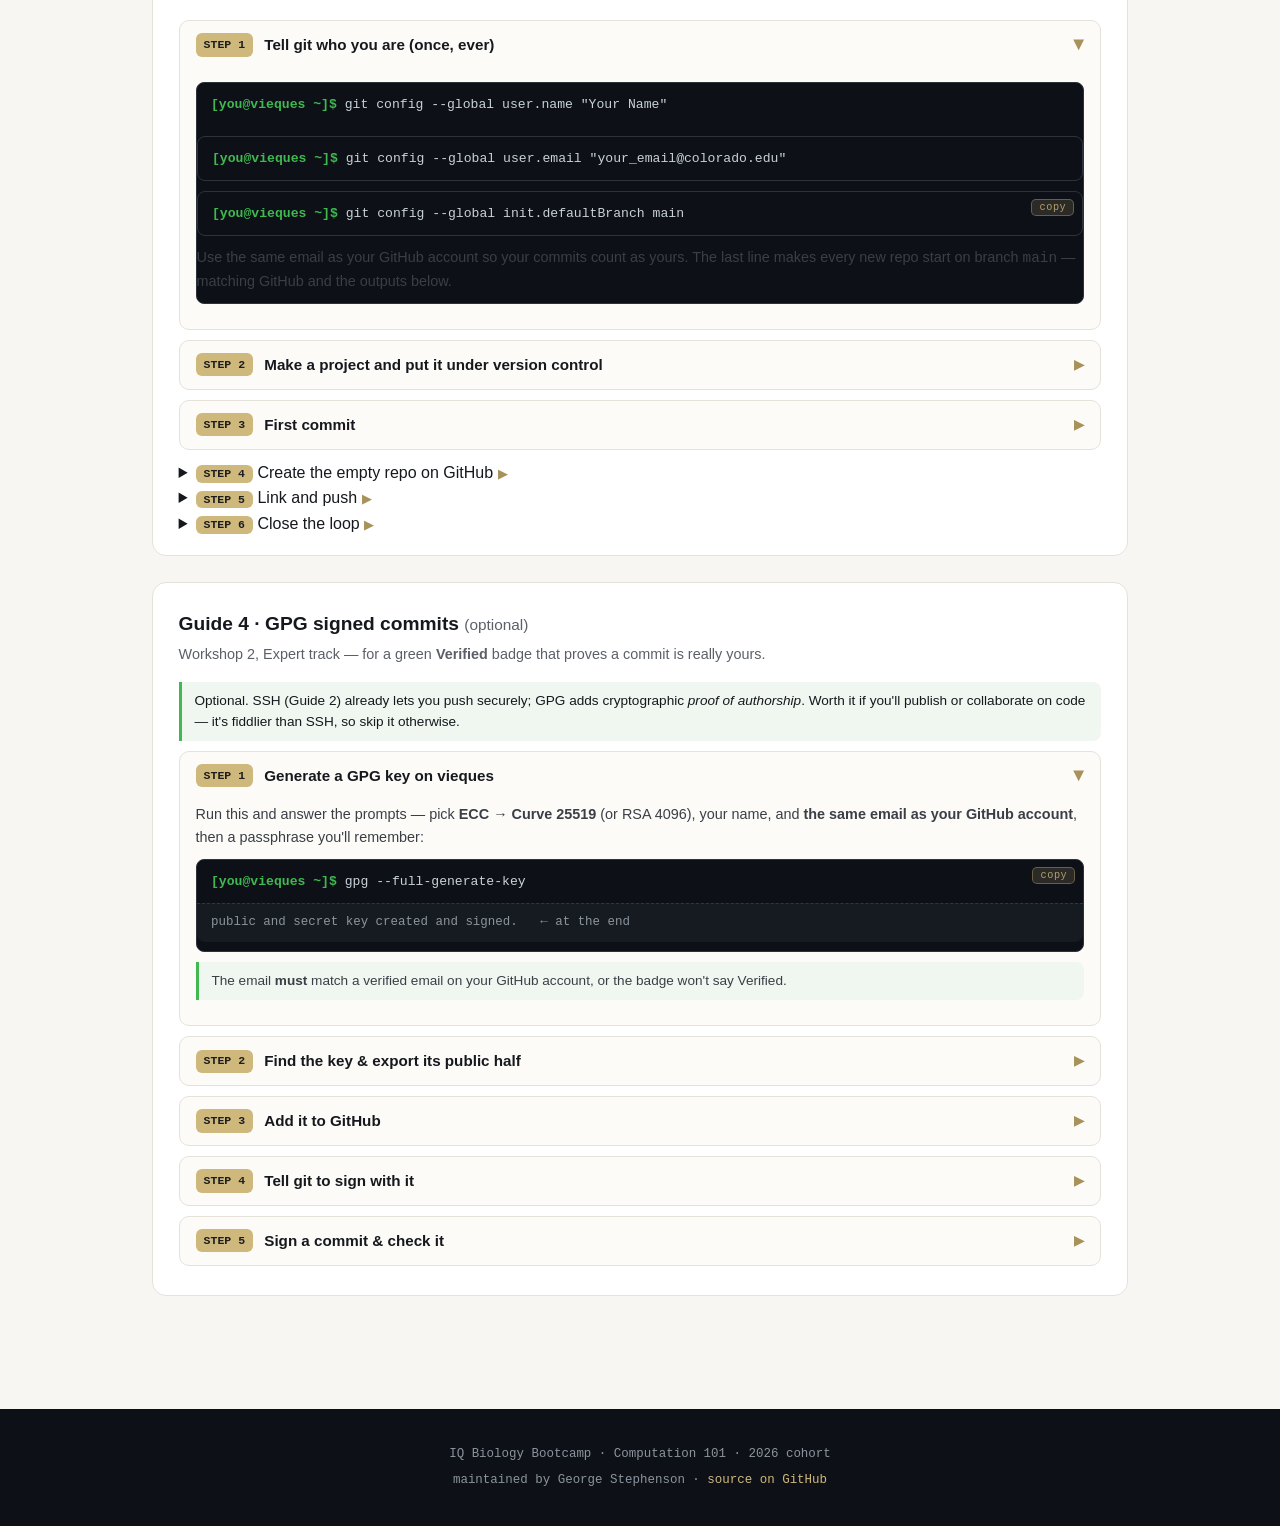
==== commit 2d370d8b: "Add gold copy buttons to all remaining code blocks and interactive cells across the site" ====
--- a/guides.html
+++ b/guides.html
@@ -57,6 +57,7 @@
         <div class="step-body">
           <p>Type this and press Enter (this is your Homework Zero screenshot):</p>
           <div class="snip">
+      <button class="copybtn" type="button">copy</button>
       <pre><span class="p">$</span> ssh -V</pre></div>
             <p class="expect">OpenSSH_9.6p1, LibreSSL 3.3.6   ← any version is fine</p>
           </div>
@@ -180,6 +181,7 @@
       <pre><span class="p">[you@vieques ~]$</span> git config --global user.email "your_email@colorado.edu"</pre>
     </div>
           <div class="snip">
+      <button class="copybtn" type="button">copy</button>
       <pre><span class="p">[you@vieques ~]$</span> git config --global init.defaultBranch main</pre>
     </div>
           <p>Use the same email as your GitHub account so your commits count as yours. The last line
@@ -190,6 +192,7 @@
         <summary><span class="stepnum">STEP 2</span> Make a project and put it under version control <span class="chev">▶</span></summary>
         <div class="step-body">
           <div class="snip">
+      <button class="copybtn" type="button">copy</button>
       <pre><span class="p">[you@vieques ~]$</span> cd /scratch/$USER
 <span class="p">[you@vieques ...]$</span> mkdir -p zfp36l2-analysis
 <span class="p">[you@vieques ...]$</span> cd zfp36l2-analysis
@@ -197,6 +200,7 @@
             <p class="expect">Initialized empty Git repository in /scratch/identikey/zfp36l2-analysis/.git/</p>
           </div>
           <div class="snip">
+      <button class="copybtn" type="button">copy</button>
   <pre><span class="p">[you@vieques zfp36l2-analysis]$</span> echo "# My First Analysis" &gt; README.md</pre>
         </div>
       </details>
@@ -204,6 +208,7 @@
         <summary><span class="stepnum">STEP 3</span> First commit <span class="chev">▶</span></summary>
         <div class="step-body">
           <div class="snip">
+      <button class="copybtn" type="button">copy</button>
       <pre><span class="p">[you@vieques zfp36l2-analysis]$</span> git add README.md && git commit -m "First commit"</pre></div>
             <p class="expect">[main (root-commit) a1b2c3d] First commit
  1 file changed, 1 insertion(+)</p>
@@ -232,6 +237,7 @@
         <div class="step-body">
           <p>Swap in your GitHub username:</p>
           <div class="snip">
+      <button class="copybtn" type="button">copy</button>
   <pre><span class="p">[you@vieques zfp36l2-analysis]$</span> git branch -M main
 <span class="p">[you@vieques zfp36l2-analysis]$</span> git remote add origin git@github.com:USERNAME/zfp36l2-analysis.git
 <span class="p">[you@vieques zfp36l2-analysis]$</span> git push -u origin main</pre>
@@ -247,6 +253,7 @@
           <p>On your <b>laptop</b> (with its own key added to GitHub — same as Guide 2):</p>
           <div class="tip"><b>Windows:</b> git isn't preinstalled — install <b>Git for Windows</b> (gitforwindows.org, or <code>winget install Git.Git</code>) and use the <b>Git Bash</b> it adds (or PowerShell). Your laptop needs its own SSH key on GitHub too — repeat Guide 2 on the laptop.</div>
           <div class="snip">
+      <button class="copybtn" type="button">copy</button>
   <pre><span class="p">$</span> git clone git@github.com:USERNAME/zfp36l2-analysis.git</pre>
             <p class="expect">Cloning into 'zfp36l2-analysis'... done.</p>
           </div>
@@ -267,6 +274,7 @@
         <div class="step-body">
           <p>Run this and answer the prompts — pick <b>ECC → Curve 25519</b> (or RSA 4096), your name, and <b>the same email as your GitHub account</b>, then a passphrase you'll remember:</p>
           <div class="snip">
+      <button class="copybtn" type="button">copy</button>
   <pre><span class="p">[you@vieques ~]$</span> gpg --full-generate-key</pre>
             <p class="expect">public and secret key created and signed.   ← at the end</p></div>
           <div class="tip">The email <b>must</b> match a verified email on your GitHub account, or the badge won't say Verified.</div>
@@ -276,10 +284,12 @@
         <summary><span class="stepnum">STEP 2</span> Find the key &amp; export its public half <span class="chev">▶</span></summary>
         <div class="step-body">
           <div class="snip">
+      <button class="copybtn" type="button">copy</button>
   <pre><span class="p">[you@vieques ~]$</span> gpg --list-secret-keys --keyid-format=long</pre>
             <p class="expect">sec   ed25519/<b>3AA5C34371567BD2</b> 2026-08-17 [SC]   ← the long ID after the slash</p></div>
           <p>Export the <b>public</b> key (safe to share) — swap in your long ID:</p>
           <div class="snip">
+      <button class="copybtn" type="button">copy</button>
   <pre><span class="p">[you@vieques ~]$</span> gpg --armor --export 3AA5C34371567BD2</pre>
             <p class="expect">-----BEGIN PGP PUBLIC KEY BLOCK-----
 …
@@ -296,10 +306,12 @@
         <summary><span class="stepnum">STEP 4</span> Tell git to sign with it <span class="chev">▶</span></summary>
         <div class="step-body">
           <div class="snip">
+      <button class="copybtn" type="button">copy</button>
   <pre><span class="p">[you@vieques ~]$</span> git config --global user.signingkey 3AA5C34371567BD2
 <span class="p">[you@vieques ~]$</span> git config --global commit.gpgsign true</pre>
           <p>Over SSH, GPG's passphrase prompt needs a terminal — add this to your <code>~/.bashrc</code> so signing doesn't fail:</p>
           <div class="snip">
+      <button class="copybtn" type="button">copy</button>
       <pre><span class="p">[you@vieques ~]$</span> echo 'export GPG_TTY=$(tty)' &gt;&gt; ~/.bashrc &amp;&amp; source ~/.bashrc</pre>
     </div>
         </div>
--- a/assets/site.css
+++ b/assets/site.css
@@ -242,3 +242,24 @@
 .linecopy.done, .copybtn.done{background:#3fb950;color:#0d1117;border-color:#3fb950;opacity:1;font-weight:700}
 /* Hide block-level copy button when per-line copy buttons are present */
 .snip.perline > .copybtn, .snip.perline .copybtn:not(.linecopy) { display: none !important; }
+
+/* copy buttons - uniform gold pill format across all code boxes */
+.snip{position:relative}
+.snip pre{position:relative}
+.cmdline{display:block;position:relative;padding-right:4.5rem}
+.cmdline:hover{background:rgba(207,184,124,.09)}
+.linecopy{position:absolute;right:.25rem;top:.08rem;font-family:var(--mono,ui-monospace,monospace);
+  font-size:.64rem;letter-spacing:.05em;background:rgba(207,184,124,.18);color:#CFB87C;
+  border:1px solid rgba(207,184,124,.45);border-radius:5px;padding:.08rem .45rem;cursor:pointer;
+  opacity:.85;transition:opacity .12s,background .12s,border-color .12s;z-index:5}
+.copybtn{position:absolute;right:.5rem;top:.45rem;font-family:var(--mono,ui-monospace,monospace);
+  font-size:.64rem;letter-spacing:.05em;background:rgba(207,184,124,.18);color:#CFB87C;
+  border:1px solid rgba(207,184,124,.45);border-radius:5px;padding:.08rem .45rem;cursor:pointer;
+  opacity:.85;transition:opacity .12s,background .12s,border-color .12s;z-index:5}
+.cell-bar .cell-copy{font-family:var(--mono,ui-monospace,monospace);font-size:.64rem;letter-spacing:.05em;
+  background:rgba(207,184,124,.18);color:#CFB87C;border:1px solid rgba(207,184,124,.45);
+  border-radius:5px;padding:.08rem .45rem;cursor:pointer;opacity:.85;margin-left:auto;margin-right:.4rem}
+.cmdline:hover .linecopy, .copybtn:hover, .cell-copy:hover{opacity:1;background:rgba(207,184,124,.35);color:#fff;border-color:#CFB87C}
+.linecopy:focus-visible, .copybtn:focus-visible, .cell-copy:focus-visible{opacity:1;outline:2px solid #CFB87C;outline-offset:1px}
+.linecopy.done, .copybtn.done, .cell-copy.done{background:#3fb950 !important;color:#0d1117 !important;border-color:#3fb950 !important;opacity:1 !important;font-weight:700}
+.snip.perline > .copybtn, .snip.perline .copybtn:not(.linecopy){display:none !important}
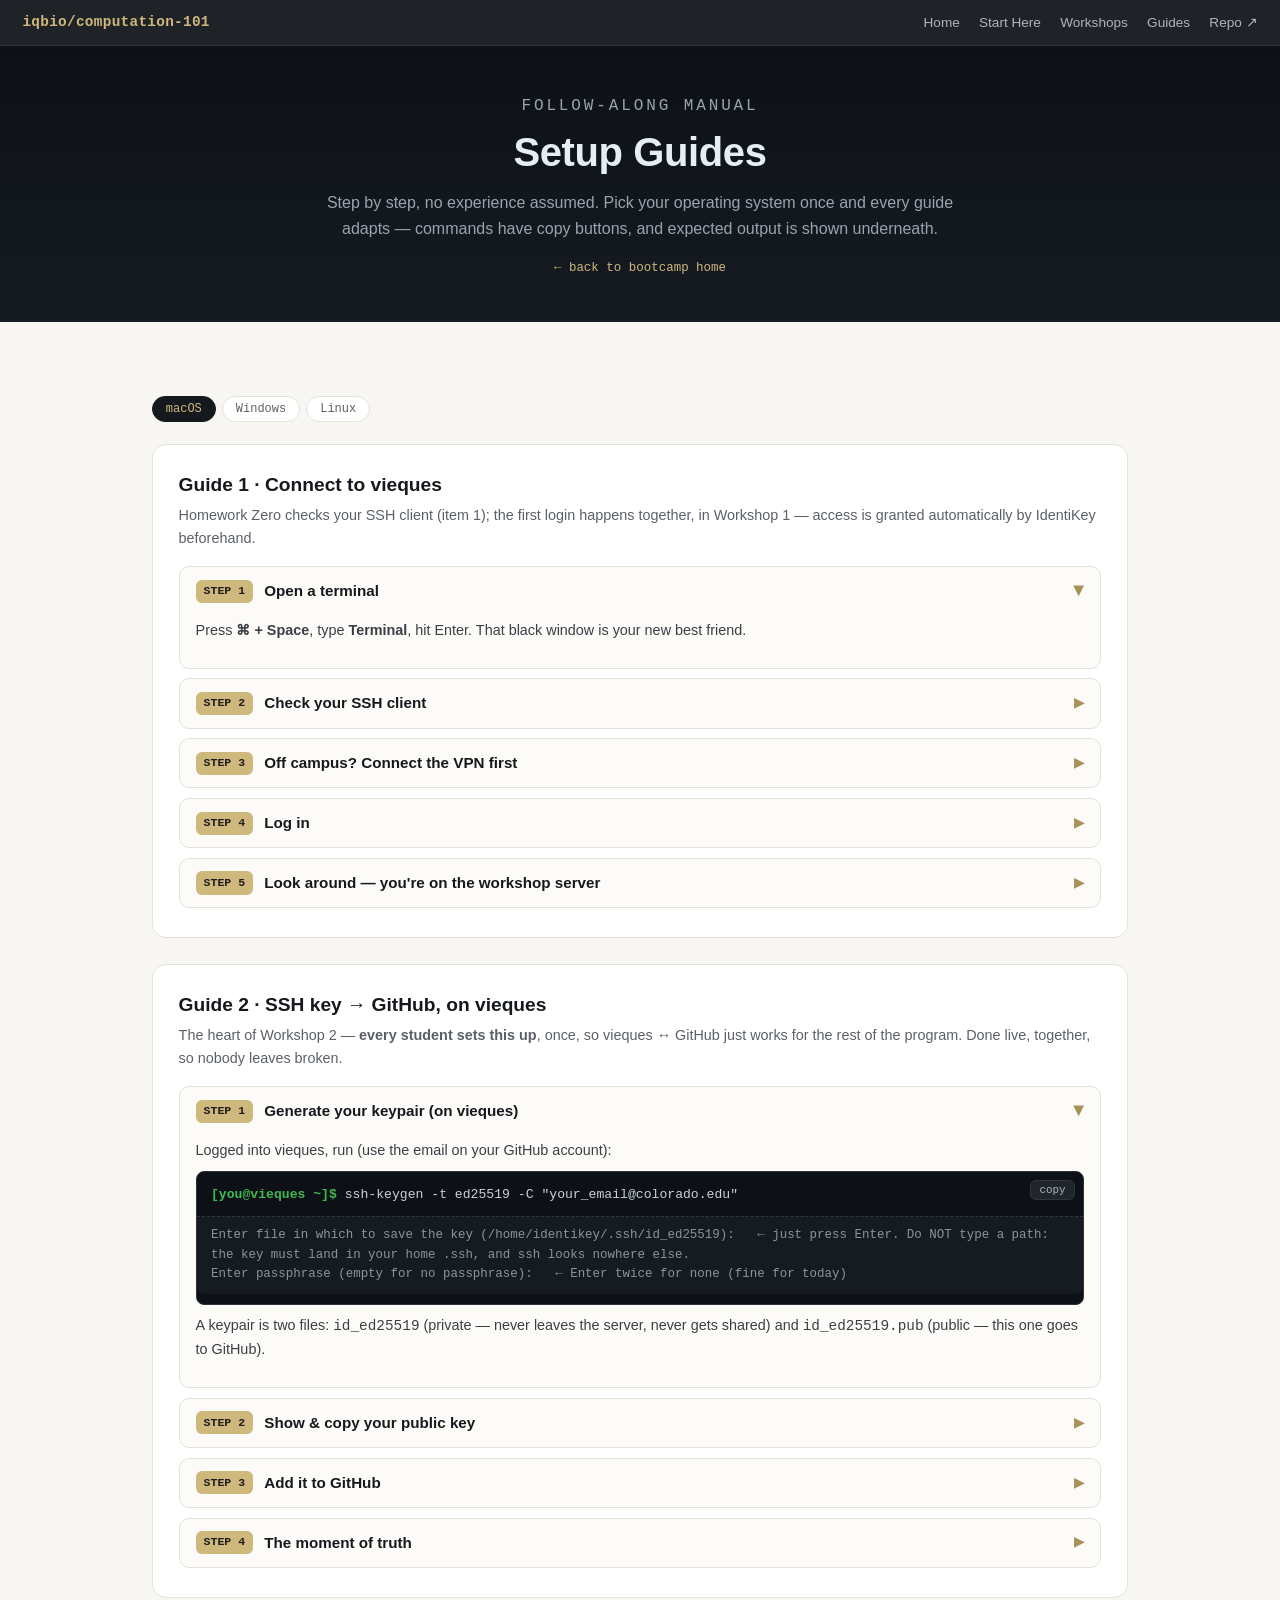
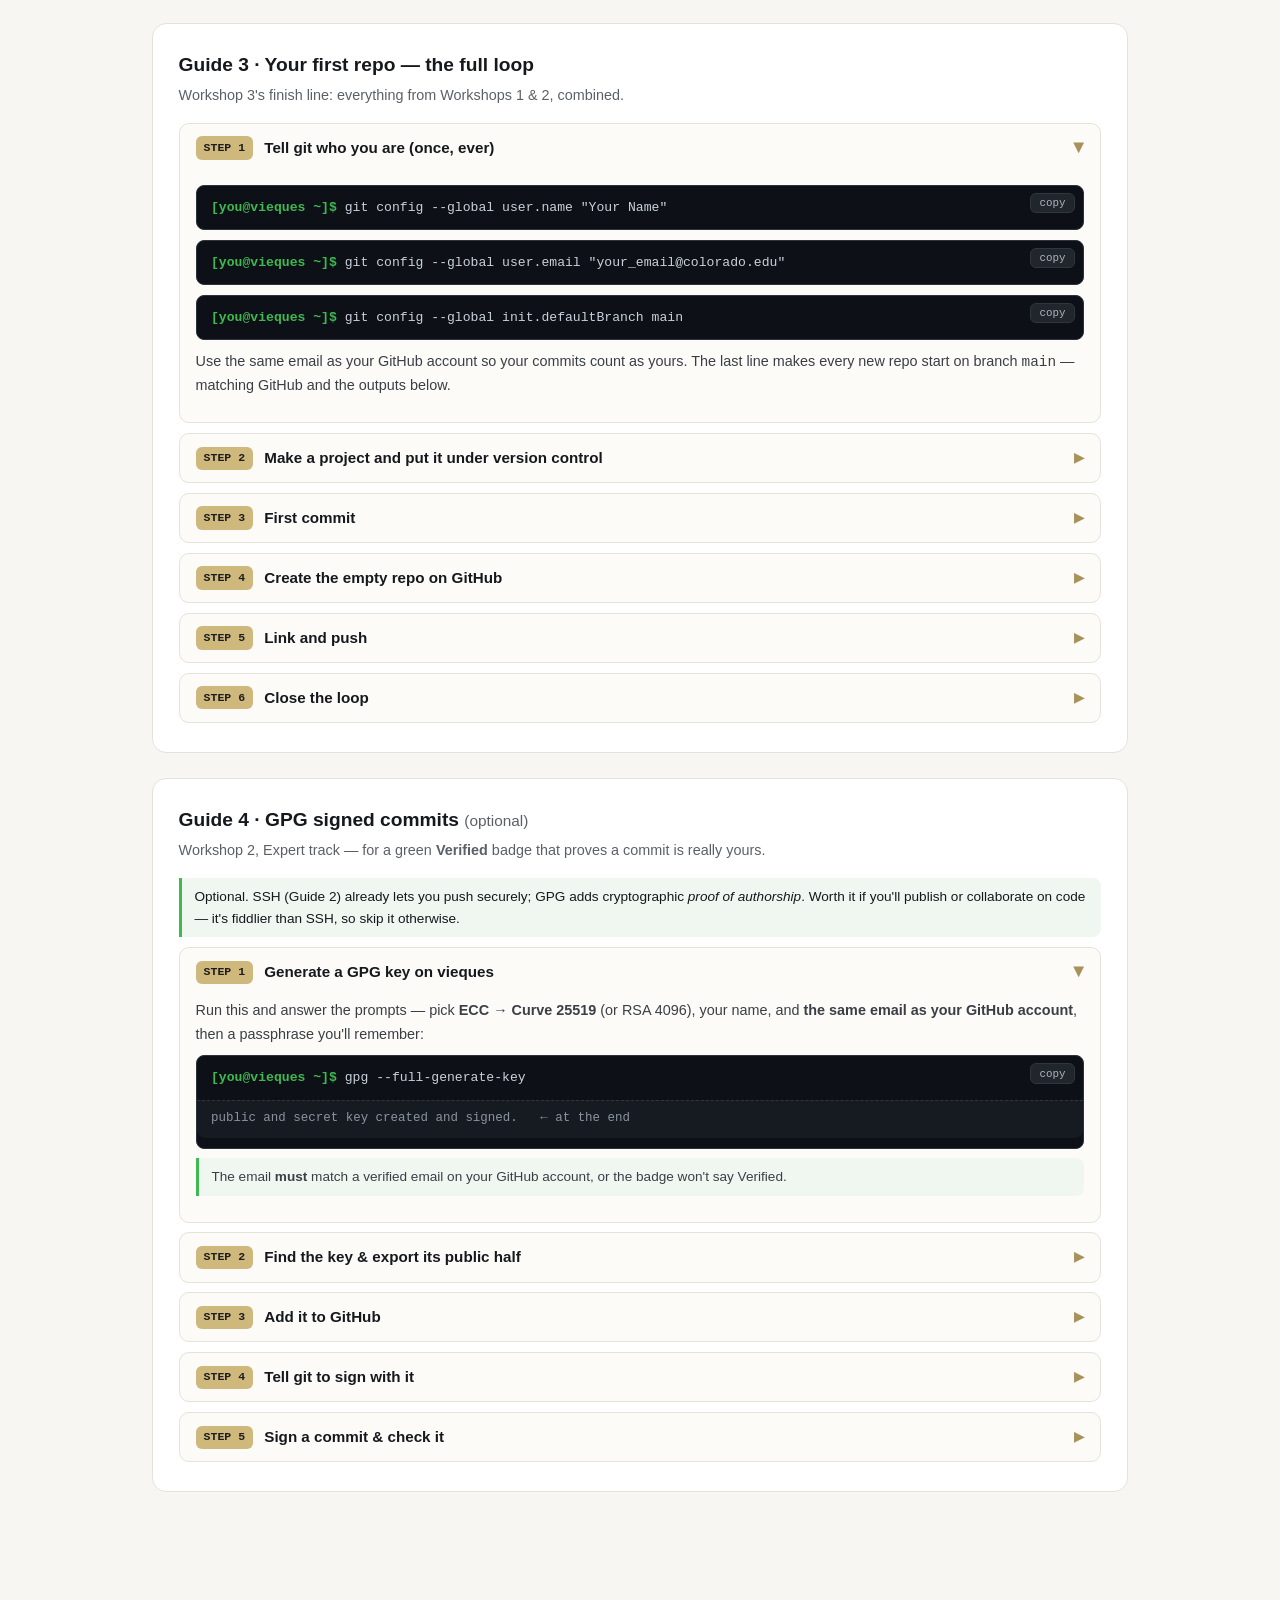
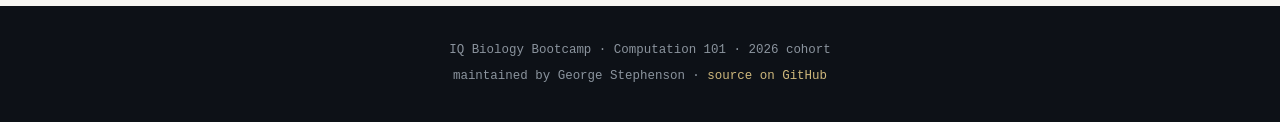
==== commit 50301c18: "Fix: Un-nest code containers, eliminate competing inline scripts, and universalize copy buttons acro" ====
--- a/guides.html
+++ b/guides.html
@@ -57,8 +57,8 @@
         <div class="step-body">
           <p>Type this and press Enter (this is your Homework Zero screenshot):</p>
           <div class="snip">
-      <button class="copybtn" type="button">copy</button>
-      <pre><span class="p">$</span> ssh -V</pre></div>
+            <button class="copybtn" data-copy="ssh -V">copy</button>
+            <pre><span class="p">$</span> ssh -V</pre>
             <p class="expect">OpenSSH_9.6p1, LibreSSL 3.3.6   ← any version is fine</p>
           </div>
           <div class="os-panel on" data-os="mac"><div class="tip">Preinstalled on every Mac — this will just work.</div></div>
@@ -81,6 +81,7 @@
         <div class="step-body">
           <p>Replace <code>identikey</code> with your actual IdentiKey username:</p>
           <div class="snip">
+  <button class="copybtn" data-copy="ssh identikey@vieques.int.colorado.edu">copy</button>
   <pre><span class="p">$</span> ssh identikey@vieques.int.colorado.edu</pre>
             <p class="expect">The authenticity of host 'vieques.int.colorado.edu' can't be established.
 ED25519 key fingerprint is SHA256:[VIEQUES FINGERPRINT — George fills in after next login].
@@ -94,11 +95,13 @@
         <summary><span class="stepnum">STEP 5</span> Look around — you're on the workshop server <span class="chev">▶</span></summary>
         <div class="step-body">
           <div class="snip">
-  <pre><span class="p">[you@vieques ~]$</span> hostname</pre>
+            <button class="copybtn" data-copy="hostname">copy</button>
+            <pre><span class="p">[you@vieques ~]$</span> hostname</pre>
             <p class="expect">vieques.int.colorado.edu</p>
           </div>
           <div class="snip">
-  <pre><span class="p">[you@vieques ~]$</span> pwd</pre>
+            <button class="copybtn" data-copy="pwd">copy</button>
+            <pre><span class="p">[you@vieques ~]$</span> pwd</pre>
             <p class="expect">/home/identikey   ← your home. Keys and dotfiles live here; all your actual WORK goes in /scratch/identikey (Workshop 1)</p>
           </div>
           <p>Done exploring? <code>exit</code> logs you out.</p>
@@ -117,6 +120,7 @@
         <div class="step-body">
           <p>Logged into vieques, run (use the email on your GitHub account):</p>
           <div class="snip">
+  <button class="copybtn" data-copy='ssh-keygen -t ed25519 -C "your_email@colorado.edu"'>copy</button>
   <pre><span class="p">[you@vieques ~]$</span> ssh-keygen -t ed25519 -C "your_email@colorado.edu"</pre>
             <p class="expect">Enter file in which to save the key (/home/identikey/.ssh/id_ed25519):   ← just press Enter. Do NOT type a path: the key must land in your home .ssh, and ssh looks nowhere else.
 Enter passphrase (empty for no passphrase):   ← Enter twice for none (fine for today)</p>
@@ -129,6 +133,7 @@
         <summary><span class="stepnum">STEP 2</span> Show &amp; copy your public key <span class="chev">▶</span></summary>
         <div class="step-body">
           <div class="snip">
+  <button class="copybtn" data-copy="cat ~/.ssh/id_ed25519.pub">copy</button>
   <pre><span class="p">[you@vieques ~]$</span> cat ~/.ssh/id_ed25519.pub</pre>
             <p class="expect">ssh-ed25519 AAAAC3NzaC1lZDI1NTE5AAAAII... your_email@colorado.edu</p>
           </div>
@@ -158,6 +163,7 @@
         <summary><span class="stepnum">STEP 4</span> The moment of truth <span class="chev">▶</span></summary>
         <div class="step-body">
           <div class="snip">
+  <button class="copybtn" data-copy="ssh -T git@github.com">copy</button>
   <pre><span class="p">[you@vieques ~]$</span> ssh -T git@github.com</pre>
             <p class="expect">Hi YOUR-USERNAME! You've successfully authenticated, but GitHub does not provide shell access.</p>
           </div>
@@ -176,14 +182,17 @@
         <summary><span class="stepnum">STEP 1</span> Tell git who you are (once, ever) <span class="chev">▶</span></summary>
         <div class="step-body">
           <div class="snip">
+  <button class="copybtn" data-copy='git config --global user.name "Your Name"'>copy</button>
   <pre><span class="p">[you@vieques ~]$</span> git config --global user.name "Your Name"</pre>
-          <div class="snip">
-      <pre><span class="p">[you@vieques ~]$</span> git config --global user.email "your_email@colorado.edu"</pre>
-    </div>
-          <div class="snip">
-      <button class="copybtn" type="button">copy</button>
-      <pre><span class="p">[you@vieques ~]$</span> git config --global init.defaultBranch main</pre>
-    </div>
+          </div>
+          <div class="snip">
+  <button class="copybtn" data-copy='git config --global user.email "your_email@colorado.edu"'>copy</button>
+  <pre><span class="p">[you@vieques ~]$</span> git config --global user.email "your_email@colorado.edu"</pre>
+          </div>
+          <div class="snip">
+  <button class="copybtn" data-copy="git config --global init.defaultBranch main">copy</button>
+  <pre><span class="p">[you@vieques ~]$</span> git config --global init.defaultBranch main</pre>
+          </div>
           <p>Use the same email as your GitHub account so your commits count as yours. The last line
              makes every new repo start on branch <code>main</code> — matching GitHub and the outputs below.</p>
         </div>
@@ -192,24 +201,25 @@
         <summary><span class="stepnum">STEP 2</span> Make a project and put it under version control <span class="chev">▶</span></summary>
         <div class="step-body">
           <div class="snip">
-      <button class="copybtn" type="button">copy</button>
-      <pre><span class="p">[you@vieques ~]$</span> cd /scratch/$USER
+  <button class="copybtn" data-copy="cd /scratch/$USER">copy</button>
+  <pre><span class="p">[you@vieques ~]$</span> cd /scratch/$USER
 <span class="p">[you@vieques ...]$</span> mkdir -p zfp36l2-analysis
 <span class="p">[you@vieques ...]$</span> cd zfp36l2-analysis
-<span class="p">[you@vieques ...]$</span> git init</pre></div>
+<span class="p">[you@vieques ...]$</span> git init</pre>
             <p class="expect">Initialized empty Git repository in /scratch/identikey/zfp36l2-analysis/.git/</p>
           </div>
           <div class="snip">
-      <button class="copybtn" type="button">copy</button>
+  <button class="copybtn" data-copy='echo "# My First Analysis" > README.md'>copy</button>
   <pre><span class="p">[you@vieques zfp36l2-analysis]$</span> echo "# My First Analysis" &gt; README.md</pre>
+          </div>
         </div>
       </details>
       <details>
         <summary><span class="stepnum">STEP 3</span> First commit <span class="chev">▶</span></summary>
         <div class="step-body">
           <div class="snip">
-      <button class="copybtn" type="button">copy</button>
-      <pre><span class="p">[you@vieques zfp36l2-analysis]$</span> git add README.md && git commit -m "First commit"</pre></div>
+  <button class="copybtn" data-copy='git add README.md && git commit -m "First commit"'>copy</button>
+  <pre><span class="p">[you@vieques zfp36l2-analysis]$</span> git add README.md && git commit -m "First commit"</pre>
             <p class="expect">[main (root-commit) a1b2c3d] First commit
  1 file changed, 1 insertion(+)</p>
           </div>
@@ -237,7 +247,7 @@
         <div class="step-body">
           <p>Swap in your GitHub username:</p>
           <div class="snip">
-      <button class="copybtn" type="button">copy</button>
+  <button class="copybtn" data-copy="git branch -M main && git remote add origin git@github.com:USERNAME/zfp36l2-analysis.git && git push -u origin main">copy</button>
   <pre><span class="p">[you@vieques zfp36l2-analysis]$</span> git branch -M main
 <span class="p">[you@vieques zfp36l2-analysis]$</span> git remote add origin git@github.com:USERNAME/zfp36l2-analysis.git
 <span class="p">[you@vieques zfp36l2-analysis]$</span> git push -u origin main</pre>
@@ -253,7 +263,7 @@
           <p>On your <b>laptop</b> (with its own key added to GitHub — same as Guide 2):</p>
           <div class="tip"><b>Windows:</b> git isn't preinstalled — install <b>Git for Windows</b> (gitforwindows.org, or <code>winget install Git.Git</code>) and use the <b>Git Bash</b> it adds (or PowerShell). Your laptop needs its own SSH key on GitHub too — repeat Guide 2 on the laptop.</div>
           <div class="snip">
-      <button class="copybtn" type="button">copy</button>
+  <button class="copybtn" data-copy="git clone git@github.com:USERNAME/zfp36l2-analysis.git">copy</button>
   <pre><span class="p">$</span> git clone git@github.com:USERNAME/zfp36l2-analysis.git</pre>
             <p class="expect">Cloning into 'zfp36l2-analysis'... done.</p>
           </div>
@@ -273,9 +283,7 @@
         <summary><span class="stepnum">STEP 1</span> Generate a GPG key on vieques <span class="chev">▶</span></summary>
         <div class="step-body">
           <p>Run this and answer the prompts — pick <b>ECC → Curve 25519</b> (or RSA 4096), your name, and <b>the same email as your GitHub account</b>, then a passphrase you'll remember:</p>
-          <div class="snip">
-      <button class="copybtn" type="button">copy</button>
-  <pre><span class="p">[you@vieques ~]$</span> gpg --full-generate-key</pre>
+          <div class="snip"><button class="copybtn" data-copy="gpg --full-generate-key">copy</button><pre><span class="p">[you@vieques ~]$</span> gpg --full-generate-key</pre>
             <p class="expect">public and secret key created and signed.   ← at the end</p></div>
           <div class="tip">The email <b>must</b> match a verified email on your GitHub account, or the badge won't say Verified.</div>
         </div>
@@ -284,13 +292,11 @@
         <summary><span class="stepnum">STEP 2</span> Find the key &amp; export its public half <span class="chev">▶</span></summary>
         <div class="step-body">
           <div class="snip">
-      <button class="copybtn" type="button">copy</button>
+  <button class="copybtn" data-copy="gpg --list-secret-keys --keyid-format=long">copy</button>
   <pre><span class="p">[you@vieques ~]$</span> gpg --list-secret-keys --keyid-format=long</pre>
             <p class="expect">sec   ed25519/<b>3AA5C34371567BD2</b> 2026-08-17 [SC]   ← the long ID after the slash</p></div>
           <p>Export the <b>public</b> key (safe to share) — swap in your long ID:</p>
-          <div class="snip">
-      <button class="copybtn" type="button">copy</button>
-  <pre><span class="p">[you@vieques ~]$</span> gpg --armor --export 3AA5C34371567BD2</pre>
+          <div class="snip"><button class="copybtn" data-copy="gpg --armor --export 3AA5C34371567BD2">copy</button><pre><span class="p">[you@vieques ~]$</span> gpg --armor --export 3AA5C34371567BD2</pre>
             <p class="expect">-----BEGIN PGP PUBLIC KEY BLOCK-----
 …
 -----END PGP PUBLIC KEY BLOCK-----   ← copy the whole block</p></div>
@@ -306,14 +312,13 @@
         <summary><span class="stepnum">STEP 4</span> Tell git to sign with it <span class="chev">▶</span></summary>
         <div class="step-body">
           <div class="snip">
-      <button class="copybtn" type="button">copy</button>
+  <button class="copybtn" data-copy="git config --global user.signingkey 3AA5C34371567BD2 &amp;&amp; git config --global commit.gpgsign true">copy</button>
   <pre><span class="p">[you@vieques ~]$</span> git config --global user.signingkey 3AA5C34371567BD2
-<span class="p">[you@vieques ~]$</span> git config --global commit.gpgsign true</pre>
+<span class="p">[you@vieques ~]$</span> git config --global commit.gpgsign true</pre></div>
           <p>Over SSH, GPG's passphrase prompt needs a terminal — add this to your <code>~/.bashrc</code> so signing doesn't fail:</p>
           <div class="snip">
-      <button class="copybtn" type="button">copy</button>
-      <pre><span class="p">[you@vieques ~]$</span> echo 'export GPG_TTY=$(tty)' &gt;&gt; ~/.bashrc &amp;&amp; source ~/.bashrc</pre>
-    </div>
+  <button class="copybtn" data-copy="echo 'export GPG_TTY=$(tty)' >> ~/.bashrc && source ~/.bashrc">copy</button>
+  <pre><span class="p">[you@vieques ~]$</span> echo 'export GPG_TTY=$(tty)' &gt;&gt; ~/.bashrc &amp;&amp; source ~/.bashrc</pre></div>
         </div>
       </details>
       <details>
@@ -321,6 +326,7 @@
         <div class="step-body">
           <p>With <code>commit.gpgsign true</code>, every commit is signed automatically. Make a small change, stage it, commit (it signs automatically), then verify:</p>
           <div class="snip">
+  <button class="copybtn" data-copy="echo 'signed test' >> findings.md && git add findings.md && git commit -S -m 'Signed commit' && git log --show-signature -1">copy</button>
   <pre><span class="p">[you@vieques ~]$</span> echo <span class="s">"signed test"</span> &gt;&gt; findings.md &amp;&amp; git add findings.md &amp;&amp; git commit -S -m <span class="s">"Signed commit"</span>
 <span class="p">[you@vieques ~]$</span> git log --show-signature -1</pre>
             <p class="expect">gpg: Good signature from "Your Name &lt;you@colorado.edu&gt;"   ← the commit is signed locally. GitHub shows the green <b>Verified</b> badge only once your public key is uploaded (STEP 3) and this commit's email matches a GitHub-verified email.</p></div>
@@ -337,87 +343,9 @@
      <a href="https://github.com/gsstephenson/iqbio-computation-101-2026" target="_blank" rel="noopener">source on GitHub</a></p>
 </footer>
 
-<script src="assets/site.js"></script>
-<script>
-(function(){
-  /* copy buttons */
-  document.querySelectorAll('.copybtn').forEach(function(btn){
-    btn.addEventListener('click', function(){
-      var text = btn.getAttribute('data-copy');
-      function ok(){ btn.textContent = 'copied!'; setTimeout(function(){ btn.textContent = 'copy'; }, 1400); }
-      if (navigator.clipboard && navigator.clipboard.writeText) {
-        navigator.clipboard.writeText(text).then(ok).catch(function(){ fallback(); });
-      } else { fallback(); }
-      function fallback(){
-        var ta = document.createElement('textarea');
-        ta.value = text; ta.style.position = 'fixed'; ta.style.opacity = '0';
-        document.body.appendChild(ta); ta.select();
-        try { document.execCommand('copy'); ok(); } catch(e){}
-        document.body.removeChild(ta);
-      }
-    });
-  });
-
-  /* OS tabs (choice remembered across guides + pages) */
-  function detectOS(){
-    var p = (navigator.platform || '') + ' ' + (navigator.userAgent || '');
-    if (/Windows|Win32|Win64/i.test(p)) return 'win';
-    if (/Linux/i.test(p) && !/Android/i.test(p)) return 'linux';
-    return 'mac';
-  }
-  function setOS(os){
-    document.querySelectorAll('.os-tabs button').forEach(function(b){
-      b.classList.toggle('on', b.getAttribute('data-os') === os);
-    });
-    document.querySelectorAll('.os-panel').forEach(function(pn){
-      pn.classList.toggle('on', pn.getAttribute('data-os') === os);
-    });
-    try { localStorage.setItem('c101-os', os); } catch(e){}
-  }
-  document.querySelectorAll('.os-tabs button').forEach(function(b){
-    b.addEventListener('click', function(){ setOS(b.getAttribute('data-os')); });
-  });
-  var savedOS = null;
-  try { savedOS = localStorage.getItem('c101-os'); } catch(e){}
-  setOS(savedOS || detectOS());
-})();
-</script>
-
-<script>
-/* Per-line copy buttons. Bulk-pasting several commands at once misbehaves in a real
-   terminal, so every prompted line gets its own copy control. */
-(function(){
-  function cmdOf(line){
-    var c=line.cloneNode(true);
-    c.querySelectorAll('.p,.c,.linecopy').forEach(function(n){n.remove();});
-    return c.textContent.replace(/\s+$/,'').replace(/^\s+/,'');
-  }
-  document.querySelectorAll('.snip pre').forEach(function(pre){
-    if(pre.dataset.perline) return; pre.dataset.perline='1';
-    var snip=pre.closest('.snip');
-    var html=pre.innerHTML.split('\n');
-    if(html.length<2) return;
-    pre.innerHTML=html.map(function(h){
-      return /class="p"/.test(h) ? '<span class="cmdline">'+h+'</span>' : h;
-    }).join('\n');
-    pre.querySelectorAll('.cmdline').forEach(function(line){
-      var cmd=cmdOf(line); if(!cmd) return;
-      var b=document.createElement('button');
-      b.className='linecopy'; b.type='button'; b.textContent='copy';
-      b.setAttribute('aria-label','Copy this line: '+cmd.slice(0,60));
-      b.addEventListener('click',function(e){
-        e.preventDefault(); e.stopPropagation();
-        var done=function(){b.textContent='copied';b.classList.add('done');
-          setTimeout(function(){b.textContent='copy';b.classList.remove('done');},1200);};
-        if(navigator.clipboard&&navigator.clipboard.writeText){navigator.clipboard.writeText(cmd).then(done).catch(fb);}else fb();
-        function fb(){var t=document.createElement('textarea');t.value=cmd;t.style.position='fixed';t.style.opacity='0';
-          document.body.appendChild(t);t.select();try{document.execCommand('copy');done();}catch(err){}document.body.removeChild(t);}
-      });
-      line.appendChild(b);
-    });
-    if(snip && pre.querySelectorAll('.linecopy').length>1) snip.classList.add('perline');
-  });
-})();
-</script>
+
+
+
+  <script src="assets/site.js"></script>
 </body>
 </html>
--- a/assets/site.css
+++ b/assets/site.css
@@ -141,8 +141,9 @@
   .snip{position:relative;background:var(--term-bg);border-radius:8px;margin:.6rem 0;border:1px solid var(--term-border)}
   .snip pre{padding:.7rem 4.2rem .7rem .9rem;overflow-x:auto;font-family:var(--mono);font-size:.82rem;color:var(--term-text)}
   .snip .p{color:var(--term-green);font-weight:600}
-  .copybtn{position:absolute;top:.45rem;right:.5rem;font-family:var(--mono);font-size:.68rem;background:#21262d;color:#adb4bc;border:1px solid #30363d;border-radius:6px;padding:.2rem .55rem;cursor:pointer}
-  
+  .copybtn{position:absolute;top:.45rem;right:.5rem;z-index:2;font-family:var(--mono);font-size:.68rem;background:#21262d;color:#adb4bc;border:1px solid #30363d;border-radius:6px;padding:.2rem .55rem;cursor:pointer;transition:background .15s,color .15s,border-color .15s}
+  .copybtn:hover{color:var(--gold);border-color:var(--gold-dark)}
+  .copybtn.done{background:#3fb950;color:#0d1117;border-color:#3fb950}
   .expect{font-family:var(--mono);font-size:.78rem;color:#8b949e;background:#161b22;border-top:1px dashed #30363d;padding:.55rem .9rem;border-radius:0 0 8px 8px;white-space:pre-wrap;margin:0}
   .os-tabs{display:flex;gap:.4rem;margin:.4rem 0 .8rem;flex-wrap:wrap}
   .os-tabs button{font-family:var(--mono);font-size:.75rem;padding:.3rem .8rem;border-radius:999px;border:1px solid var(--line);background:#fff;color:var(--gray);cursor:pointer}
@@ -231,35 +232,14 @@
 
 /* per-line copy: one command at a time (bulk paste misfires in a real shell) */
 .snip pre{position:relative}
-.cmdline{display:block;position:relative;padding-right:4.5rem}
+.cmdline{display:block;position:relative;padding-right:4rem}
 .cmdline:hover{background:rgba(207,184,124,.09)}
-.linecopy, .copybtn{position:absolute;right:.25rem;top:.08rem;font-family:var(--mono,ui-monospace,monospace);
-  font-size:.64rem;letter-spacing:.05em;background:rgba(207,184,124,.18);color:#CFB87C;
-  border:1px solid rgba(207,184,124,.45);border-radius:5px;padding:.08rem .45rem;cursor:pointer;
-  opacity:.85;transition:opacity .12s,background .12s,border-color .12s}
-.cmdline:hover .linecopy, .copybtn:hover{opacity:1;background:rgba(207,184,124,.35);color:#fff;border-color:#CFB87C}
-.linecopy:focus-visible, .copybtn:focus-visible{opacity:1;outline:2px solid #CFB87C;outline-offset:1px}
-.linecopy.done, .copybtn.done{background:#3fb950;color:#0d1117;border-color:#3fb950;opacity:1;font-weight:700}
-/* Hide block-level copy button when per-line copy buttons are present */
-.snip.perline > .copybtn, .snip.perline .copybtn:not(.linecopy) { display: none !important; }
-
-/* copy buttons - uniform gold pill format across all code boxes */
-.snip{position:relative}
-.snip pre{position:relative}
-.cmdline{display:block;position:relative;padding-right:4.5rem}
-.cmdline:hover{background:rgba(207,184,124,.09)}
-.linecopy{position:absolute;right:.25rem;top:.08rem;font-family:var(--mono,ui-monospace,monospace);
-  font-size:.64rem;letter-spacing:.05em;background:rgba(207,184,124,.18);color:#CFB87C;
-  border:1px solid rgba(207,184,124,.45);border-radius:5px;padding:.08rem .45rem;cursor:pointer;
-  opacity:.85;transition:opacity .12s,background .12s,border-color .12s;z-index:5}
-.copybtn{position:absolute;right:.5rem;top:.45rem;font-family:var(--mono,ui-monospace,monospace);
-  font-size:.64rem;letter-spacing:.05em;background:rgba(207,184,124,.18);color:#CFB87C;
-  border:1px solid rgba(207,184,124,.45);border-radius:5px;padding:.08rem .45rem;cursor:pointer;
-  opacity:.85;transition:opacity .12s,background .12s,border-color .12s;z-index:5}
-.cell-bar .cell-copy{font-family:var(--mono,ui-monospace,monospace);font-size:.64rem;letter-spacing:.05em;
-  background:rgba(207,184,124,.18);color:#CFB87C;border:1px solid rgba(207,184,124,.45);
-  border-radius:5px;padding:.08rem .45rem;cursor:pointer;opacity:.85;margin-left:auto;margin-right:.4rem}
-.cmdline:hover .linecopy, .copybtn:hover, .cell-copy:hover{opacity:1;background:rgba(207,184,124,.35);color:#fff;border-color:#CFB87C}
-.linecopy:focus-visible, .copybtn:focus-visible, .cell-copy:focus-visible{opacity:1;outline:2px solid #CFB87C;outline-offset:1px}
-.linecopy.done, .copybtn.done, .cell-copy.done{background:#3fb950 !important;color:#0d1117 !important;border-color:#3fb950 !important;opacity:1 !important;font-weight:700}
-.snip.perline > .copybtn, .snip.perline .copybtn:not(.linecopy){display:none !important}+.linecopy{position:absolute;right:.2rem;top:.02rem;font-family:var(--mono,ui-monospace,monospace);
+  font-size:.62rem;letter-spacing:.05em;background:rgba(207,184,124,.18);color:#CFB87C;
+  border:1px solid rgba(207,184,124,.45);border-radius:5px;padding:.06rem .4rem;cursor:pointer;
+  opacity:.72;transition:opacity .12s,background .12s}
+.cmdline:hover .linecopy{opacity:1;background:rgba(207,184,124,.3)}
+.linecopy:focus-visible{opacity:1;outline:2px solid #CFB87C;outline-offset:1px}
+.linecopy.done{background:#3fb950;color:#0d1117;border-color:#3fb950;opacity:1}
+/* a block-level copy button would collide with the first line's — hide it once per-line exists */
+.snip.perline > .copybtn{display:none}
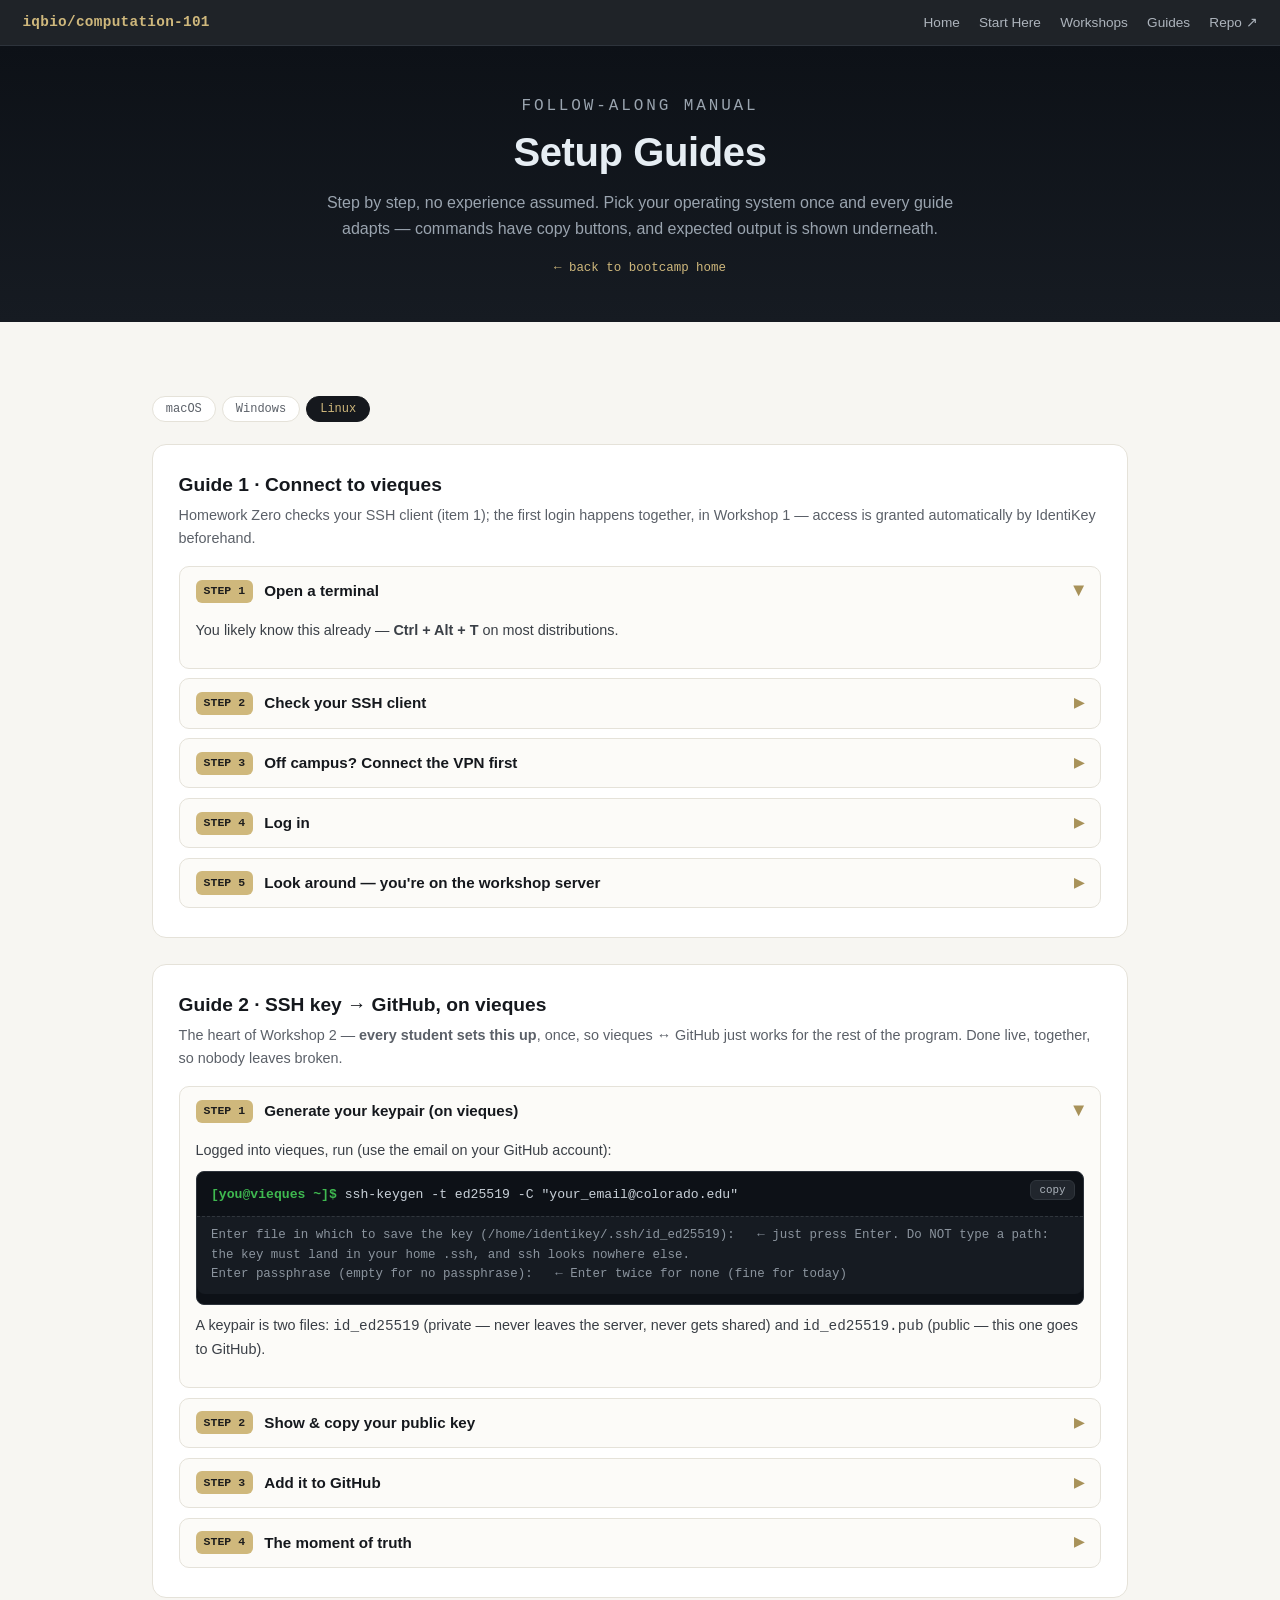
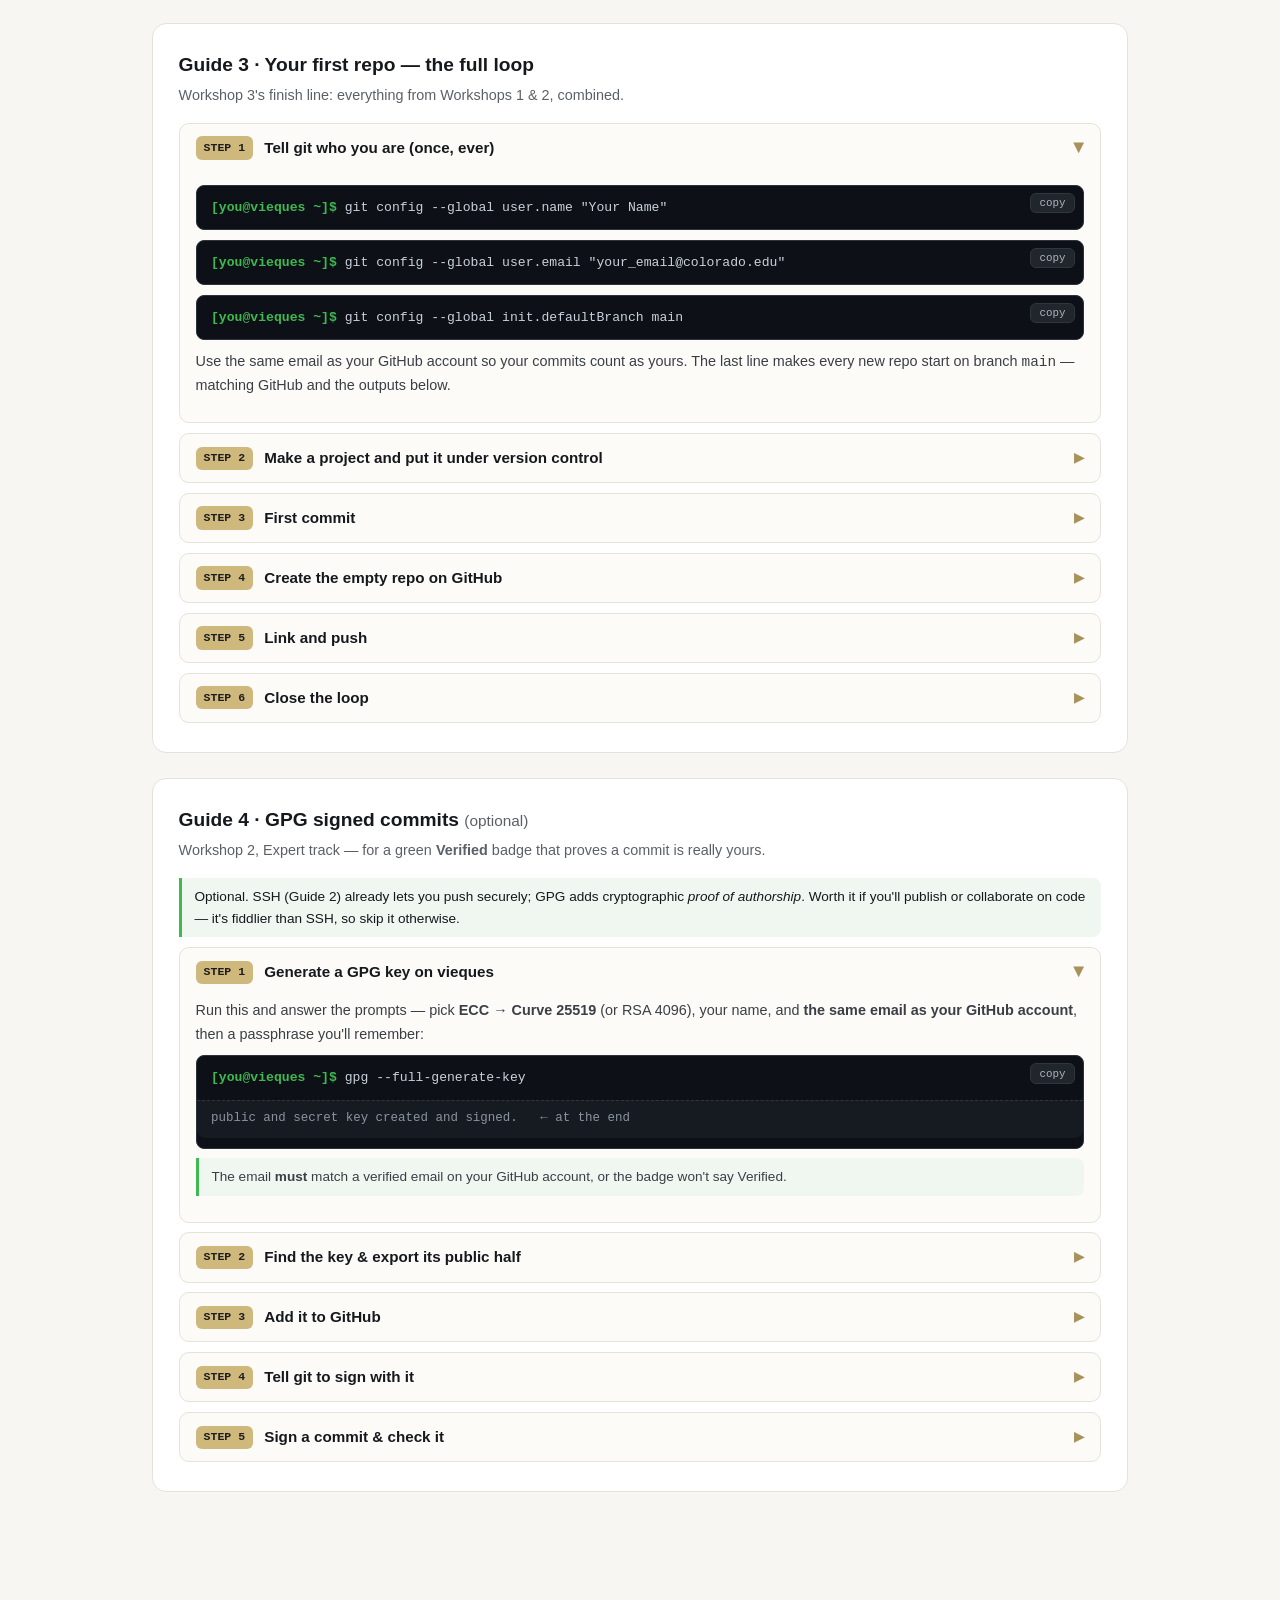
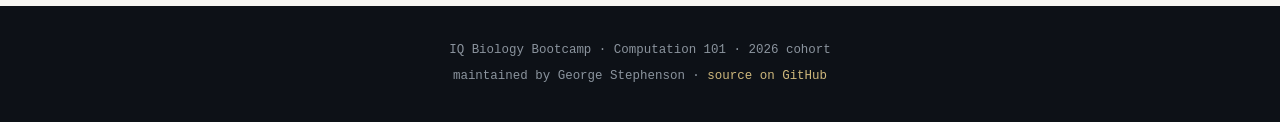
==== commit e8eb04b8: "Remove all inner redundant snip wrappers so pre is a direct child of outer snip" ====
--- a/guides.html
+++ b/guides.html
@@ -81,8 +81,8 @@
         <div class="step-body">
           <p>Replace <code>identikey</code> with your actual IdentiKey username:</p>
           <div class="snip">
-  <button class="copybtn" data-copy="ssh identikey@vieques.int.colorado.edu">copy</button>
-  <pre><span class="p">$</span> ssh identikey@vieques.int.colorado.edu</pre>
+            <button class="copybtn" data-copy="ssh identikey@vieques.int.colorado.edu">copy</button>
+            <pre><span class="p">$</span> ssh identikey@vieques.int.colorado.edu</pre>
             <p class="expect">The authenticity of host 'vieques.int.colorado.edu' can't be established.
 ED25519 key fingerprint is SHA256:[VIEQUES FINGERPRINT — George fills in after next login].
 Are you sure you want to continue connecting (yes/no/[fingerprint])?   ← type: yes
@@ -120,8 +120,8 @@
         <div class="step-body">
           <p>Logged into vieques, run (use the email on your GitHub account):</p>
           <div class="snip">
-  <button class="copybtn" data-copy='ssh-keygen -t ed25519 -C "your_email@colorado.edu"'>copy</button>
-  <pre><span class="p">[you@vieques ~]$</span> ssh-keygen -t ed25519 -C "your_email@colorado.edu"</pre>
+            <button class="copybtn" data-copy='ssh-keygen -t ed25519 -C "your_email@colorado.edu"'>copy</button>
+            <pre><span class="p">[you@vieques ~]$</span> ssh-keygen -t ed25519 -C "your_email@colorado.edu"</pre>
             <p class="expect">Enter file in which to save the key (/home/identikey/.ssh/id_ed25519):   ← just press Enter. Do NOT type a path: the key must land in your home .ssh, and ssh looks nowhere else.
 Enter passphrase (empty for no passphrase):   ← Enter twice for none (fine for today)</p>
           </div>
@@ -133,8 +133,8 @@
         <summary><span class="stepnum">STEP 2</span> Show &amp; copy your public key <span class="chev">▶</span></summary>
         <div class="step-body">
           <div class="snip">
-  <button class="copybtn" data-copy="cat ~/.ssh/id_ed25519.pub">copy</button>
-  <pre><span class="p">[you@vieques ~]$</span> cat ~/.ssh/id_ed25519.pub</pre>
+            <button class="copybtn" data-copy="cat ~/.ssh/id_ed25519.pub">copy</button>
+            <pre><span class="p">[you@vieques ~]$</span> cat ~/.ssh/id_ed25519.pub</pre>
             <p class="expect">ssh-ed25519 AAAAC3NzaC1lZDI1NTE5AAAAII... your_email@colorado.edu</p>
           </div>
           <p>Select the <b>entire output line</b> in your terminal and copy it — every character, no extras.</p>
@@ -163,8 +163,8 @@
         <summary><span class="stepnum">STEP 4</span> The moment of truth <span class="chev">▶</span></summary>
         <div class="step-body">
           <div class="snip">
-  <button class="copybtn" data-copy="ssh -T git@github.com">copy</button>
-  <pre><span class="p">[you@vieques ~]$</span> ssh -T git@github.com</pre>
+            <button class="copybtn" data-copy="ssh -T git@github.com">copy</button>
+            <pre><span class="p">[you@vieques ~]$</span> ssh -T git@github.com</pre>
             <p class="expect">Hi YOUR-USERNAME! You've successfully authenticated, but GitHub does not provide shell access.</p>
           </div>
           <p>If GitHub greets you by name — you're wired up. This is the step that used to cost new students weeks.</p>
@@ -182,16 +182,16 @@
         <summary><span class="stepnum">STEP 1</span> Tell git who you are (once, ever) <span class="chev">▶</span></summary>
         <div class="step-body">
           <div class="snip">
-  <button class="copybtn" data-copy='git config --global user.name "Your Name"'>copy</button>
-  <pre><span class="p">[you@vieques ~]$</span> git config --global user.name "Your Name"</pre>
-          </div>
-          <div class="snip">
-  <button class="copybtn" data-copy='git config --global user.email "your_email@colorado.edu"'>copy</button>
-  <pre><span class="p">[you@vieques ~]$</span> git config --global user.email "your_email@colorado.edu"</pre>
-          </div>
-          <div class="snip">
-  <button class="copybtn" data-copy="git config --global init.defaultBranch main">copy</button>
-  <pre><span class="p">[you@vieques ~]$</span> git config --global init.defaultBranch main</pre>
+            <button class="copybtn" data-copy='git config --global user.name "Your Name"'>copy</button>
+            <pre><span class="p">[you@vieques ~]$</span> git config --global user.name "Your Name"</pre>
+          </div>
+          <div class="snip">
+            <button class="copybtn" data-copy='git config --global user.email "your_email@colorado.edu"'>copy</button>
+            <pre><span class="p">[you@vieques ~]$</span> git config --global user.email "your_email@colorado.edu"</pre>
+          </div>
+          <div class="snip">
+            <button class="copybtn" data-copy="git config --global init.defaultBranch main">copy</button>
+            <pre><span class="p">[you@vieques ~]$</span> git config --global init.defaultBranch main</pre>
           </div>
           <p>Use the same email as your GitHub account so your commits count as yours. The last line
              makes every new repo start on branch <code>main</code> — matching GitHub and the outputs below.</p>
@@ -201,16 +201,16 @@
         <summary><span class="stepnum">STEP 2</span> Make a project and put it under version control <span class="chev">▶</span></summary>
         <div class="step-body">
           <div class="snip">
-  <button class="copybtn" data-copy="cd /scratch/$USER">copy</button>
-  <pre><span class="p">[you@vieques ~]$</span> cd /scratch/$USER
+            <button class="copybtn" data-copy="cd /scratch/$USER">copy</button>
+            <pre><span class="p">[you@vieques ~]$</span> cd /scratch/$USER
 <span class="p">[you@vieques ...]$</span> mkdir -p zfp36l2-analysis
 <span class="p">[you@vieques ...]$</span> cd zfp36l2-analysis
 <span class="p">[you@vieques ...]$</span> git init</pre>
             <p class="expect">Initialized empty Git repository in /scratch/identikey/zfp36l2-analysis/.git/</p>
           </div>
           <div class="snip">
-  <button class="copybtn" data-copy='echo "# My First Analysis" > README.md'>copy</button>
-  <pre><span class="p">[you@vieques zfp36l2-analysis]$</span> echo "# My First Analysis" &gt; README.md</pre>
+            <button class="copybtn" data-copy='echo "# My First Analysis" > README.md'>copy</button>
+            <pre><span class="p">[you@vieques zfp36l2-analysis]$</span> echo "# My First Analysis" &gt; README.md</pre>
           </div>
         </div>
       </details>
@@ -218,8 +218,8 @@
         <summary><span class="stepnum">STEP 3</span> First commit <span class="chev">▶</span></summary>
         <div class="step-body">
           <div class="snip">
-  <button class="copybtn" data-copy='git add README.md && git commit -m "First commit"'>copy</button>
-  <pre><span class="p">[you@vieques zfp36l2-analysis]$</span> git add README.md && git commit -m "First commit"</pre>
+            <button class="copybtn" data-copy='git add README.md && git commit -m "First commit"'>copy</button>
+            <pre><span class="p">[you@vieques zfp36l2-analysis]$</span> git add README.md && git commit -m "First commit"</pre>
             <p class="expect">[main (root-commit) a1b2c3d] First commit
  1 file changed, 1 insertion(+)</p>
           </div>
@@ -247,8 +247,8 @@
         <div class="step-body">
           <p>Swap in your GitHub username:</p>
           <div class="snip">
-  <button class="copybtn" data-copy="git branch -M main && git remote add origin git@github.com:USERNAME/zfp36l2-analysis.git && git push -u origin main">copy</button>
-  <pre><span class="p">[you@vieques zfp36l2-analysis]$</span> git branch -M main
+            <button class="copybtn" data-copy="git branch -M main && git remote add origin git@github.com:USERNAME/zfp36l2-analysis.git && git push -u origin main">copy</button>
+            <pre><span class="p">[you@vieques zfp36l2-analysis]$</span> git branch -M main
 <span class="p">[you@vieques zfp36l2-analysis]$</span> git remote add origin git@github.com:USERNAME/zfp36l2-analysis.git
 <span class="p">[you@vieques zfp36l2-analysis]$</span> git push -u origin main</pre>
             <p class="expect">Writing objects: 100% (3/3), done.
@@ -263,8 +263,8 @@
           <p>On your <b>laptop</b> (with its own key added to GitHub — same as Guide 2):</p>
           <div class="tip"><b>Windows:</b> git isn't preinstalled — install <b>Git for Windows</b> (gitforwindows.org, or <code>winget install Git.Git</code>) and use the <b>Git Bash</b> it adds (or PowerShell). Your laptop needs its own SSH key on GitHub too — repeat Guide 2 on the laptop.</div>
           <div class="snip">
-  <button class="copybtn" data-copy="git clone git@github.com:USERNAME/zfp36l2-analysis.git">copy</button>
-  <pre><span class="p">$</span> git clone git@github.com:USERNAME/zfp36l2-analysis.git</pre>
+            <button class="copybtn" data-copy="git clone git@github.com:USERNAME/zfp36l2-analysis.git">copy</button>
+            <pre><span class="p">$</span> git clone git@github.com:USERNAME/zfp36l2-analysis.git</pre>
             <p class="expect">Cloning into 'zfp36l2-analysis'... done.</p>
           </div>
           <p>Edit on the laptop, <code>push</code>; <code>pull</code> on vieques. Same project, every machine, always in sync — this loop is the daily rhythm of research computing.</p>
@@ -291,9 +291,7 @@
       <details>
         <summary><span class="stepnum">STEP 2</span> Find the key &amp; export its public half <span class="chev">▶</span></summary>
         <div class="step-body">
-          <div class="snip">
-  <button class="copybtn" data-copy="gpg --list-secret-keys --keyid-format=long">copy</button>
-  <pre><span class="p">[you@vieques ~]$</span> gpg --list-secret-keys --keyid-format=long</pre>
+          <div class="snip"><button class="copybtn" data-copy="gpg --list-secret-keys --keyid-format=long">copy</button><pre><span class="p">[you@vieques ~]$</span> gpg --list-secret-keys --keyid-format=long</pre>
             <p class="expect">sec   ed25519/<b>3AA5C34371567BD2</b> 2026-08-17 [SC]   ← the long ID after the slash</p></div>
           <p>Export the <b>public</b> key (safe to share) — swap in your long ID:</p>
           <div class="snip"><button class="copybtn" data-copy="gpg --armor --export 3AA5C34371567BD2">copy</button><pre><span class="p">[you@vieques ~]$</span> gpg --armor --export 3AA5C34371567BD2</pre>
@@ -311,23 +309,17 @@
       <details>
         <summary><span class="stepnum">STEP 4</span> Tell git to sign with it <span class="chev">▶</span></summary>
         <div class="step-body">
-          <div class="snip">
-  <button class="copybtn" data-copy="git config --global user.signingkey 3AA5C34371567BD2 &amp;&amp; git config --global commit.gpgsign true">copy</button>
-  <pre><span class="p">[you@vieques ~]$</span> git config --global user.signingkey 3AA5C34371567BD2
+          <div class="snip"><button class="copybtn" data-copy="git config --global user.signingkey 3AA5C34371567BD2 &amp;&amp; git config --global commit.gpgsign true">copy</button><pre><span class="p">[you@vieques ~]$</span> git config --global user.signingkey 3AA5C34371567BD2
 <span class="p">[you@vieques ~]$</span> git config --global commit.gpgsign true</pre></div>
           <p>Over SSH, GPG's passphrase prompt needs a terminal — add this to your <code>~/.bashrc</code> so signing doesn't fail:</p>
-          <div class="snip">
-  <button class="copybtn" data-copy="echo 'export GPG_TTY=$(tty)' >> ~/.bashrc && source ~/.bashrc">copy</button>
-  <pre><span class="p">[you@vieques ~]$</span> echo 'export GPG_TTY=$(tty)' &gt;&gt; ~/.bashrc &amp;&amp; source ~/.bashrc</pre></div>
+          <div class="snip"><button class="copybtn" data-copy="echo 'export GPG_TTY=$(tty)' >> ~/.bashrc && source ~/.bashrc">copy</button><pre><span class="p">[you@vieques ~]$</span> echo 'export GPG_TTY=$(tty)' &gt;&gt; ~/.bashrc &amp;&amp; source ~/.bashrc</pre></div>
         </div>
       </details>
       <details>
         <summary><span class="stepnum">STEP 5</span> Sign a commit &amp; check it <span class="chev">▶</span></summary>
         <div class="step-body">
           <p>With <code>commit.gpgsign true</code>, every commit is signed automatically. Make a small change, stage it, commit (it signs automatically), then verify:</p>
-          <div class="snip">
-  <button class="copybtn" data-copy="echo 'signed test' >> findings.md && git add findings.md && git commit -S -m 'Signed commit' && git log --show-signature -1">copy</button>
-  <pre><span class="p">[you@vieques ~]$</span> echo <span class="s">"signed test"</span> &gt;&gt; findings.md &amp;&amp; git add findings.md &amp;&amp; git commit -S -m <span class="s">"Signed commit"</span>
+          <div class="snip"><button class="copybtn" data-copy="echo 'signed test' >> findings.md && git add findings.md && git commit -S -m 'Signed commit' && git log --show-signature -1">copy</button><pre><span class="p">[you@vieques ~]$</span> echo <span class="s">"signed test"</span> &gt;&gt; findings.md &amp;&amp; git add findings.md &amp;&amp; git commit -S -m <span class="s">"Signed commit"</span>
 <span class="p">[you@vieques ~]$</span> git log --show-signature -1</pre>
             <p class="expect">gpg: Good signature from "Your Name &lt;you@colorado.edu&gt;"   ← the commit is signed locally. GitHub shows the green <b>Verified</b> badge only once your public key is uploaded (STEP 3) and this commit's email matches a GitHub-verified email.</p></div>
           <div class="trouble"><b>Fix-it box:</b> <i>signing failed: Inappropriate ioctl for device</i> → run <code>export GPG_TTY=$(tty)</code> (STEP 4). <i>No secret key</i> → your <code>user.signingkey</code> ID is wrong; recheck STEP 2. <i>Commit shows Unverified on GitHub</i> → the key's email must exactly match a verified email on your GitHub account.</div>
@@ -343,9 +335,87 @@
      <a href="https://github.com/gsstephenson/iqbio-computation-101-2026" target="_blank" rel="noopener">source on GitHub</a></p>
 </footer>
 
-
-
-
-  <script src="assets/site.js"></script>
+<script src="assets/site.js"></script>
+<script>
+(function(){
+  /* copy buttons */
+  document.querySelectorAll('.copybtn').forEach(function(btn){
+    btn.addEventListener('click', function(){
+      var text = btn.getAttribute('data-copy');
+      function ok(){ btn.textContent = 'copied!'; setTimeout(function(){ btn.textContent = 'copy'; }, 1400); }
+      if (navigator.clipboard && navigator.clipboard.writeText) {
+        navigator.clipboard.writeText(text).then(ok).catch(function(){ fallback(); });
+      } else { fallback(); }
+      function fallback(){
+        var ta = document.createElement('textarea');
+        ta.value = text; ta.style.position = 'fixed'; ta.style.opacity = '0';
+        document.body.appendChild(ta); ta.select();
+        try { document.execCommand('copy'); ok(); } catch(e){}
+        document.body.removeChild(ta);
+      }
+    });
+  });
+
+  /* OS tabs (choice remembered across guides + pages) */
+  function detectOS(){
+    var p = (navigator.platform || '') + ' ' + (navigator.userAgent || '');
+    if (/Windows|Win32|Win64/i.test(p)) return 'win';
+    if (/Linux/i.test(p) && !/Android/i.test(p)) return 'linux';
+    return 'mac';
+  }
+  function setOS(os){
+    document.querySelectorAll('.os-tabs button').forEach(function(b){
+      b.classList.toggle('on', b.getAttribute('data-os') === os);
+    });
+    document.querySelectorAll('.os-panel').forEach(function(pn){
+      pn.classList.toggle('on', pn.getAttribute('data-os') === os);
+    });
+    try { localStorage.setItem('c101-os', os); } catch(e){}
+  }
+  document.querySelectorAll('.os-tabs button').forEach(function(b){
+    b.addEventListener('click', function(){ setOS(b.getAttribute('data-os')); });
+  });
+  var savedOS = null;
+  try { savedOS = localStorage.getItem('c101-os'); } catch(e){}
+  setOS(savedOS || detectOS());
+})();
+</script>
+
+<script>
+/* Per-line copy buttons. Bulk-pasting several commands at once misbehaves in a real
+   terminal, so every prompted line gets its own copy control. */
+(function(){
+  function cmdOf(line){
+    var c=line.cloneNode(true);
+    c.querySelectorAll('.p,.c,.linecopy').forEach(function(n){n.remove();});
+    return c.textContent.replace(/\s+$/,'').replace(/^\s+/,'');
+  }
+  document.querySelectorAll('.snip pre').forEach(function(pre){
+    if(pre.dataset.perline) return; pre.dataset.perline='1';
+    var snip=pre.closest('.snip');
+    var html=pre.innerHTML.split('\n');
+    if(html.length<2) return;
+    pre.innerHTML=html.map(function(h){
+      return /class="p"/.test(h) ? '<span class="cmdline">'+h+'</span>' : h;
+    }).join('\n');
+    pre.querySelectorAll('.cmdline').forEach(function(line){
+      var cmd=cmdOf(line); if(!cmd) return;
+      var b=document.createElement('button');
+      b.className='linecopy'; b.type='button'; b.textContent='copy';
+      b.setAttribute('aria-label','Copy this line: '+cmd.slice(0,60));
+      b.addEventListener('click',function(e){
+        e.preventDefault(); e.stopPropagation();
+        var done=function(){b.textContent='copied';b.classList.add('done');
+          setTimeout(function(){b.textContent='copy';b.classList.remove('done');},1200);};
+        if(navigator.clipboard&&navigator.clipboard.writeText){navigator.clipboard.writeText(cmd).then(done).catch(fb);}else fb();
+        function fb(){var t=document.createElement('textarea');t.value=cmd;t.style.position='fixed';t.style.opacity='0';
+          document.body.appendChild(t);t.select();try{document.execCommand('copy');done();}catch(err){}document.body.removeChild(t);}
+      });
+      line.appendChild(b);
+    });
+    if(snip && pre.querySelectorAll('.linecopy').length>1) snip.classList.add('perline');
+  });
+})();
+</script>
 </body>
 </html>
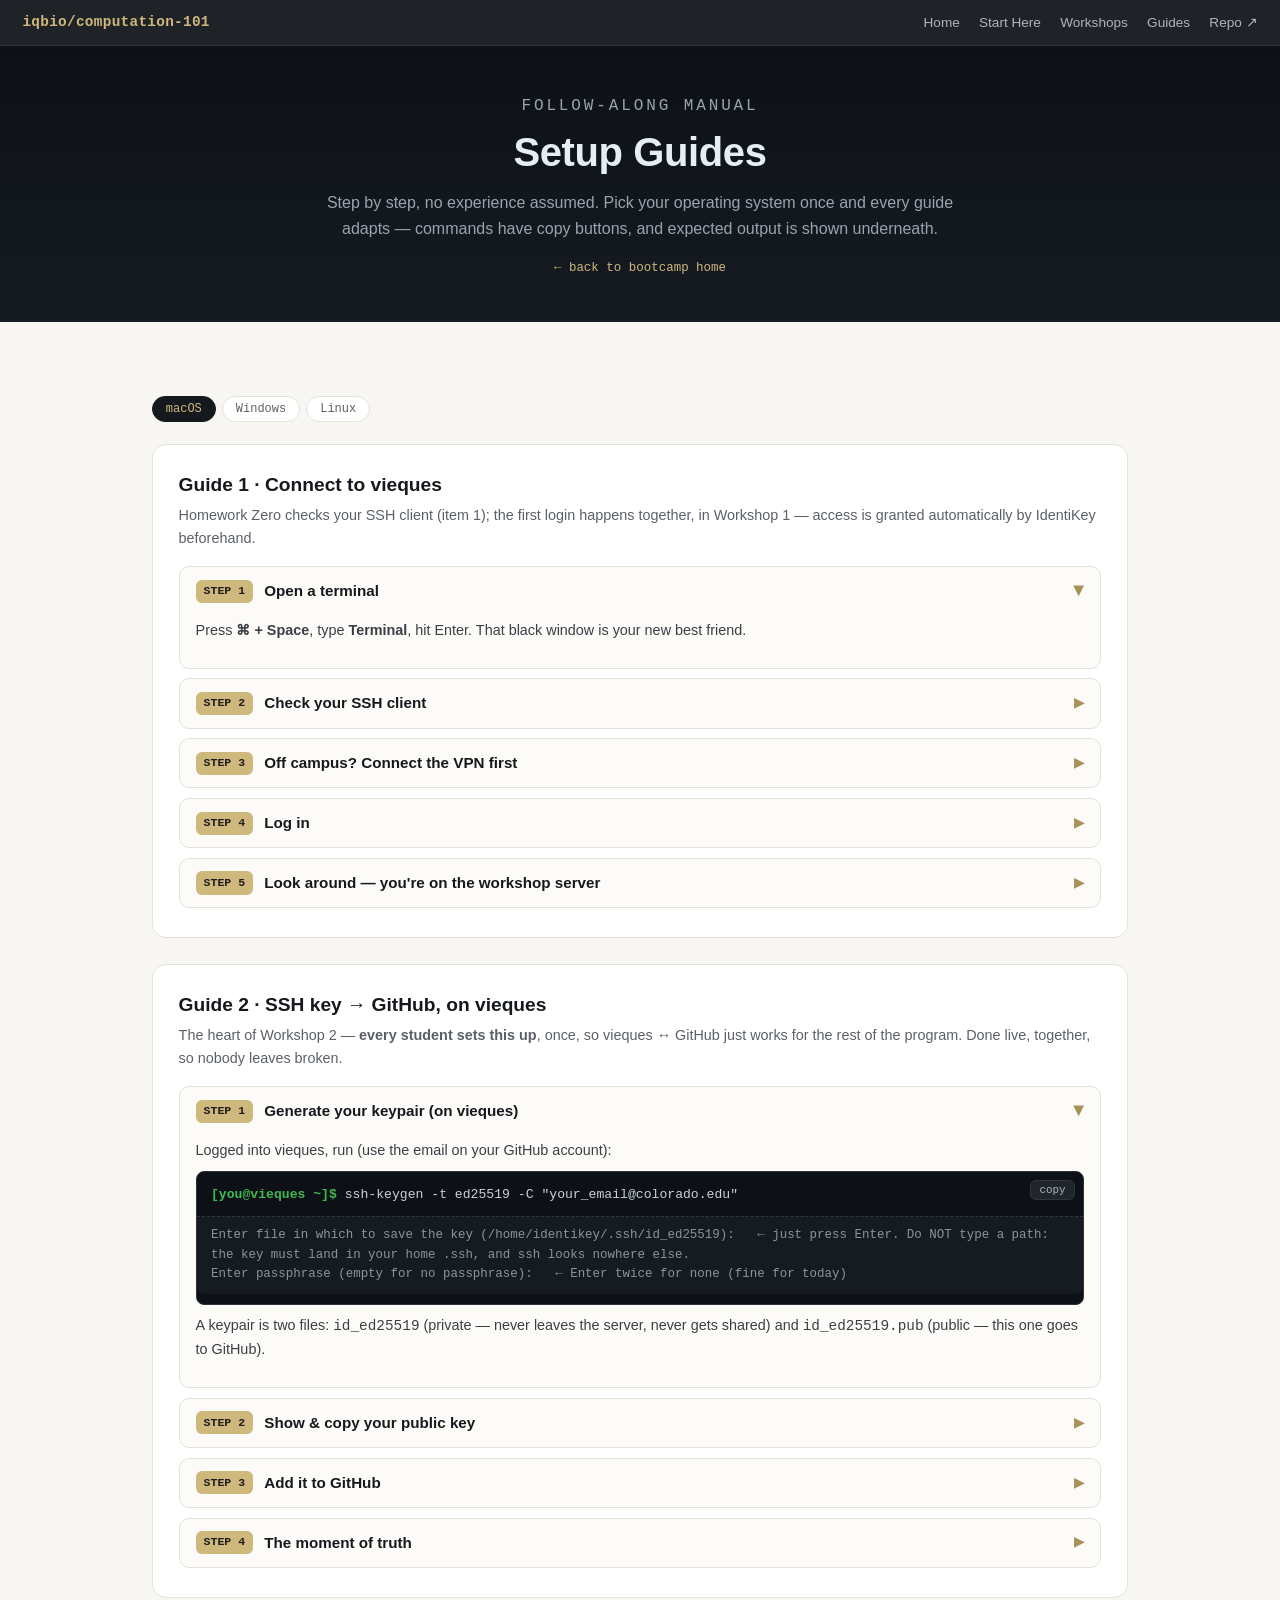
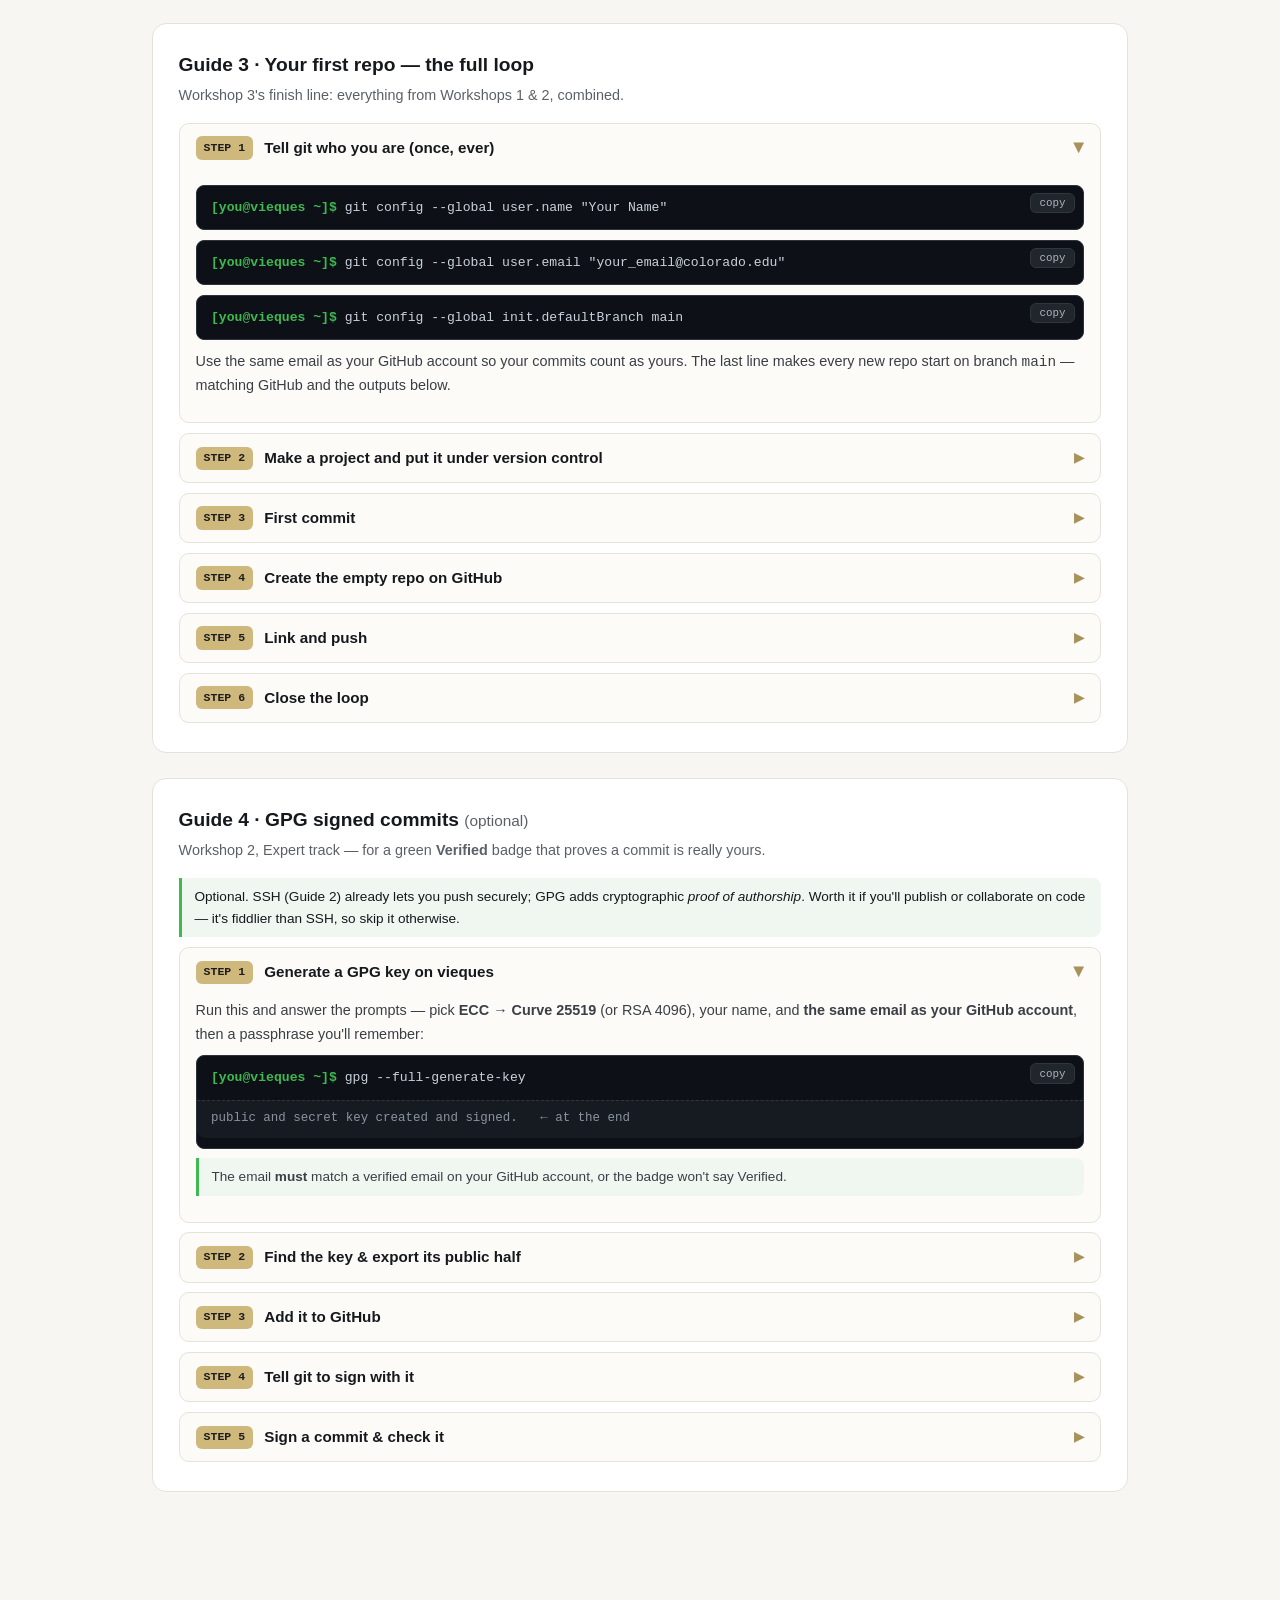
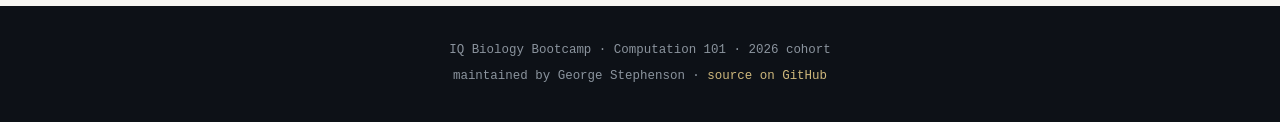
==== commit d2353408: "Security: harden prompt regex, add GitHub API rate-limit cache (60s roster / 800ms debounce + min-le" ====
--- a/guides.html
+++ b/guides.html
@@ -16,7 +16,7 @@
     <a href="start-here.html">Start Here</a>
     <a href="index.html#workshops">Workshops</a>
     <a href="guides.html">Guides</a>
-    <a href="https://github.com/gsstephenson/iqbio-computation-101-2026" target="_blank" rel="noopener">Repo ↗</a>
+    <a href="https://github.com/gsstephenson/iqbio-computation-101-2026" target="_blank" rel="noopener noreferrer">Repo ↗</a>
   </div>
 </nav>
 
@@ -71,7 +71,7 @@
         <div class="step-body">
           <p>Off campus, CU servers are simply unreachable without the VPN — <i>connection timed out</i>
              is what that looks like. Install <b>Cisco Secure Client</b> (formerly AnyConnect) using
-             <a href="https://oit.colorado.edu/services/network-internet-services/vpn/help/cisco-vpn" target="_blank" rel="noopener">OIT's install guide</a>,
+             <a href="https://oit.colorado.edu/services/network-internet-services/vpn/help/cisco-vpn" target="_blank" rel="noopener noreferrer">OIT's install guide</a>,
              connect to <code>vpn.colorado.edu</code> (IdentiKey + Duo), then SSH normally.
              On campus wifi, skip this step.</p>
         </div>
@@ -81,8 +81,8 @@
         <div class="step-body">
           <p>Replace <code>identikey</code> with your actual IdentiKey username:</p>
           <div class="snip">
-            <button class="copybtn" data-copy="ssh identikey@vieques.int.colorado.edu">copy</button>
-            <pre><span class="p">$</span> ssh identikey@vieques.int.colorado.edu</pre>
+  <button class="copybtn" data-copy="ssh identikey@vieques.int.colorado.edu">copy</button>
+  <pre><span class="p">$</span> ssh identikey@vieques.int.colorado.edu</pre>
             <p class="expect">The authenticity of host 'vieques.int.colorado.edu' can't be established.
 ED25519 key fingerprint is SHA256:[VIEQUES FINGERPRINT — George fills in after next login].
 Are you sure you want to continue connecting (yes/no/[fingerprint])?   ← type: yes
@@ -120,8 +120,8 @@
         <div class="step-body">
           <p>Logged into vieques, run (use the email on your GitHub account):</p>
           <div class="snip">
-            <button class="copybtn" data-copy='ssh-keygen -t ed25519 -C "your_email@colorado.edu"'>copy</button>
-            <pre><span class="p">[you@vieques ~]$</span> ssh-keygen -t ed25519 -C "your_email@colorado.edu"</pre>
+  <button class="copybtn" data-copy='ssh-keygen -t ed25519 -C "your_email@colorado.edu"'>copy</button>
+  <pre><span class="p">[you@vieques ~]$</span> ssh-keygen -t ed25519 -C "your_email@colorado.edu"</pre>
             <p class="expect">Enter file in which to save the key (/home/identikey/.ssh/id_ed25519):   ← just press Enter. Do NOT type a path: the key must land in your home .ssh, and ssh looks nowhere else.
 Enter passphrase (empty for no passphrase):   ← Enter twice for none (fine for today)</p>
           </div>
@@ -133,8 +133,8 @@
         <summary><span class="stepnum">STEP 2</span> Show &amp; copy your public key <span class="chev">▶</span></summary>
         <div class="step-body">
           <div class="snip">
-            <button class="copybtn" data-copy="cat ~/.ssh/id_ed25519.pub">copy</button>
-            <pre><span class="p">[you@vieques ~]$</span> cat ~/.ssh/id_ed25519.pub</pre>
+  <button class="copybtn" data-copy="cat ~/.ssh/id_ed25519.pub">copy</button>
+  <pre><span class="p">[you@vieques ~]$</span> cat ~/.ssh/id_ed25519.pub</pre>
             <p class="expect">ssh-ed25519 AAAAC3NzaC1lZDI1NTE5AAAAII... your_email@colorado.edu</p>
           </div>
           <p>Select the <b>entire output line</b> in your terminal and copy it — every character, no extras.</p>
@@ -163,8 +163,8 @@
         <summary><span class="stepnum">STEP 4</span> The moment of truth <span class="chev">▶</span></summary>
         <div class="step-body">
           <div class="snip">
-            <button class="copybtn" data-copy="ssh -T git@github.com">copy</button>
-            <pre><span class="p">[you@vieques ~]$</span> ssh -T git@github.com</pre>
+  <button class="copybtn" data-copy="ssh -T git@github.com">copy</button>
+  <pre><span class="p">[you@vieques ~]$</span> ssh -T git@github.com</pre>
             <p class="expect">Hi YOUR-USERNAME! You've successfully authenticated, but GitHub does not provide shell access.</p>
           </div>
           <p>If GitHub greets you by name — you're wired up. This is the step that used to cost new students weeks.</p>
@@ -182,16 +182,16 @@
         <summary><span class="stepnum">STEP 1</span> Tell git who you are (once, ever) <span class="chev">▶</span></summary>
         <div class="step-body">
           <div class="snip">
-            <button class="copybtn" data-copy='git config --global user.name "Your Name"'>copy</button>
-            <pre><span class="p">[you@vieques ~]$</span> git config --global user.name "Your Name"</pre>
-          </div>
-          <div class="snip">
-            <button class="copybtn" data-copy='git config --global user.email "your_email@colorado.edu"'>copy</button>
-            <pre><span class="p">[you@vieques ~]$</span> git config --global user.email "your_email@colorado.edu"</pre>
-          </div>
-          <div class="snip">
-            <button class="copybtn" data-copy="git config --global init.defaultBranch main">copy</button>
-            <pre><span class="p">[you@vieques ~]$</span> git config --global init.defaultBranch main</pre>
+  <button class="copybtn" data-copy='git config --global user.name "Your Name"'>copy</button>
+  <pre><span class="p">[you@vieques ~]$</span> git config --global user.name "Your Name"</pre>
+          </div>
+          <div class="snip">
+  <button class="copybtn" data-copy='git config --global user.email "your_email@colorado.edu"'>copy</button>
+  <pre><span class="p">[you@vieques ~]$</span> git config --global user.email "your_email@colorado.edu"</pre>
+          </div>
+          <div class="snip">
+  <button class="copybtn" data-copy="git config --global init.defaultBranch main">copy</button>
+  <pre><span class="p">[you@vieques ~]$</span> git config --global init.defaultBranch main</pre>
           </div>
           <p>Use the same email as your GitHub account so your commits count as yours. The last line
              makes every new repo start on branch <code>main</code> — matching GitHub and the outputs below.</p>
@@ -201,16 +201,16 @@
         <summary><span class="stepnum">STEP 2</span> Make a project and put it under version control <span class="chev">▶</span></summary>
         <div class="step-body">
           <div class="snip">
-            <button class="copybtn" data-copy="cd /scratch/$USER">copy</button>
-            <pre><span class="p">[you@vieques ~]$</span> cd /scratch/$USER
+  <button class="copybtn" data-copy="cd /scratch/$USER">copy</button>
+  <pre><span class="p">[you@vieques ~]$</span> cd /scratch/$USER
 <span class="p">[you@vieques ...]$</span> mkdir -p zfp36l2-analysis
 <span class="p">[you@vieques ...]$</span> cd zfp36l2-analysis
 <span class="p">[you@vieques ...]$</span> git init</pre>
             <p class="expect">Initialized empty Git repository in /scratch/identikey/zfp36l2-analysis/.git/</p>
           </div>
           <div class="snip">
-            <button class="copybtn" data-copy='echo "# My First Analysis" > README.md'>copy</button>
-            <pre><span class="p">[you@vieques zfp36l2-analysis]$</span> echo "# My First Analysis" &gt; README.md</pre>
+  <button class="copybtn" data-copy='echo "# My First Analysis" > README.md'>copy</button>
+  <pre><span class="p">[you@vieques zfp36l2-analysis]$</span> echo "# My First Analysis" &gt; README.md</pre>
           </div>
         </div>
       </details>
@@ -218,8 +218,8 @@
         <summary><span class="stepnum">STEP 3</span> First commit <span class="chev">▶</span></summary>
         <div class="step-body">
           <div class="snip">
-            <button class="copybtn" data-copy='git add README.md && git commit -m "First commit"'>copy</button>
-            <pre><span class="p">[you@vieques zfp36l2-analysis]$</span> git add README.md && git commit -m "First commit"</pre>
+  <button class="copybtn" data-copy='git add README.md && git commit -m "First commit"'>copy</button>
+  <pre><span class="p">[you@vieques zfp36l2-analysis]$</span> git add README.md && git commit -m "First commit"</pre>
             <p class="expect">[main (root-commit) a1b2c3d] First commit
  1 file changed, 1 insertion(+)</p>
           </div>
@@ -247,8 +247,8 @@
         <div class="step-body">
           <p>Swap in your GitHub username:</p>
           <div class="snip">
-            <button class="copybtn" data-copy="git branch -M main && git remote add origin git@github.com:USERNAME/zfp36l2-analysis.git && git push -u origin main">copy</button>
-            <pre><span class="p">[you@vieques zfp36l2-analysis]$</span> git branch -M main
+  <button class="copybtn" data-copy="git branch -M main && git remote add origin git@github.com:USERNAME/zfp36l2-analysis.git && git push -u origin main">copy</button>
+  <pre><span class="p">[you@vieques zfp36l2-analysis]$</span> git branch -M main
 <span class="p">[you@vieques zfp36l2-analysis]$</span> git remote add origin git@github.com:USERNAME/zfp36l2-analysis.git
 <span class="p">[you@vieques zfp36l2-analysis]$</span> git push -u origin main</pre>
             <p class="expect">Writing objects: 100% (3/3), done.
@@ -263,8 +263,8 @@
           <p>On your <b>laptop</b> (with its own key added to GitHub — same as Guide 2):</p>
           <div class="tip"><b>Windows:</b> git isn't preinstalled — install <b>Git for Windows</b> (gitforwindows.org, or <code>winget install Git.Git</code>) and use the <b>Git Bash</b> it adds (or PowerShell). Your laptop needs its own SSH key on GitHub too — repeat Guide 2 on the laptop.</div>
           <div class="snip">
-            <button class="copybtn" data-copy="git clone git@github.com:USERNAME/zfp36l2-analysis.git">copy</button>
-            <pre><span class="p">$</span> git clone git@github.com:USERNAME/zfp36l2-analysis.git</pre>
+  <button class="copybtn" data-copy="git clone git@github.com:USERNAME/zfp36l2-analysis.git">copy</button>
+  <pre><span class="p">$</span> git clone git@github.com:USERNAME/zfp36l2-analysis.git</pre>
             <p class="expect">Cloning into 'zfp36l2-analysis'... done.</p>
           </div>
           <p>Edit on the laptop, <code>push</code>; <code>pull</code> on vieques. Same project, every machine, always in sync — this loop is the daily rhythm of research computing.</p>
@@ -291,7 +291,9 @@
       <details>
         <summary><span class="stepnum">STEP 2</span> Find the key &amp; export its public half <span class="chev">▶</span></summary>
         <div class="step-body">
-          <div class="snip"><button class="copybtn" data-copy="gpg --list-secret-keys --keyid-format=long">copy</button><pre><span class="p">[you@vieques ~]$</span> gpg --list-secret-keys --keyid-format=long</pre>
+          <div class="snip">
+  <button class="copybtn" data-copy="gpg --list-secret-keys --keyid-format=long">copy</button>
+  <pre><span class="p">[you@vieques ~]$</span> gpg --list-secret-keys --keyid-format=long</pre>
             <p class="expect">sec   ed25519/<b>3AA5C34371567BD2</b> 2026-08-17 [SC]   ← the long ID after the slash</p></div>
           <p>Export the <b>public</b> key (safe to share) — swap in your long ID:</p>
           <div class="snip"><button class="copybtn" data-copy="gpg --armor --export 3AA5C34371567BD2">copy</button><pre><span class="p">[you@vieques ~]$</span> gpg --armor --export 3AA5C34371567BD2</pre>
@@ -309,17 +311,23 @@
       <details>
         <summary><span class="stepnum">STEP 4</span> Tell git to sign with it <span class="chev">▶</span></summary>
         <div class="step-body">
-          <div class="snip"><button class="copybtn" data-copy="git config --global user.signingkey 3AA5C34371567BD2 &amp;&amp; git config --global commit.gpgsign true">copy</button><pre><span class="p">[you@vieques ~]$</span> git config --global user.signingkey 3AA5C34371567BD2
+          <div class="snip">
+  <button class="copybtn" data-copy="git config --global user.signingkey 3AA5C34371567BD2 &amp;&amp; git config --global commit.gpgsign true">copy</button>
+  <pre><span class="p">[you@vieques ~]$</span> git config --global user.signingkey 3AA5C34371567BD2
 <span class="p">[you@vieques ~]$</span> git config --global commit.gpgsign true</pre></div>
           <p>Over SSH, GPG's passphrase prompt needs a terminal — add this to your <code>~/.bashrc</code> so signing doesn't fail:</p>
-          <div class="snip"><button class="copybtn" data-copy="echo 'export GPG_TTY=$(tty)' >> ~/.bashrc && source ~/.bashrc">copy</button><pre><span class="p">[you@vieques ~]$</span> echo 'export GPG_TTY=$(tty)' &gt;&gt; ~/.bashrc &amp;&amp; source ~/.bashrc</pre></div>
+          <div class="snip">
+  <button class="copybtn" data-copy="echo 'export GPG_TTY=$(tty)' >> ~/.bashrc && source ~/.bashrc">copy</button>
+  <pre><span class="p">[you@vieques ~]$</span> echo 'export GPG_TTY=$(tty)' &gt;&gt; ~/.bashrc &amp;&amp; source ~/.bashrc</pre></div>
         </div>
       </details>
       <details>
         <summary><span class="stepnum">STEP 5</span> Sign a commit &amp; check it <span class="chev">▶</span></summary>
         <div class="step-body">
           <p>With <code>commit.gpgsign true</code>, every commit is signed automatically. Make a small change, stage it, commit (it signs automatically), then verify:</p>
-          <div class="snip"><button class="copybtn" data-copy="echo 'signed test' >> findings.md && git add findings.md && git commit -S -m 'Signed commit' && git log --show-signature -1">copy</button><pre><span class="p">[you@vieques ~]$</span> echo <span class="s">"signed test"</span> &gt;&gt; findings.md &amp;&amp; git add findings.md &amp;&amp; git commit -S -m <span class="s">"Signed commit"</span>
+          <div class="snip">
+  <button class="copybtn" data-copy="echo 'signed test' >> findings.md && git add findings.md && git commit -S -m 'Signed commit' && git log --show-signature -1">copy</button>
+  <pre><span class="p">[you@vieques ~]$</span> echo <span class="s">"signed test"</span> &gt;&gt; findings.md &amp;&amp; git add findings.md &amp;&amp; git commit -S -m <span class="s">"Signed commit"</span>
 <span class="p">[you@vieques ~]$</span> git log --show-signature -1</pre>
             <p class="expect">gpg: Good signature from "Your Name &lt;you@colorado.edu&gt;"   ← the commit is signed locally. GitHub shows the green <b>Verified</b> badge only once your public key is uploaded (STEP 3) and this commit's email matches a GitHub-verified email.</p></div>
           <div class="trouble"><b>Fix-it box:</b> <i>signing failed: Inappropriate ioctl for device</i> → run <code>export GPG_TTY=$(tty)</code> (STEP 4). <i>No secret key</i> → your <code>user.signingkey</code> ID is wrong; recheck STEP 2. <i>Commit shows Unverified on GitHub</i> → the key's email must exactly match a verified email on your GitHub account.</div>
@@ -332,90 +340,12 @@
 <footer>
   <p>IQ Biology Bootcamp · Computation 101 · 2026 cohort</p>
   <p style="margin-top:.4rem">maintained by George Stephenson ·
-     <a href="https://github.com/gsstephenson/iqbio-computation-101-2026" target="_blank" rel="noopener">source on GitHub</a></p>
+     <a href="https://github.com/gsstephenson/iqbio-computation-101-2026" target="_blank" rel="noopener noreferrer">source on GitHub</a></p>
 </footer>
 
-<script src="assets/site.js"></script>
-<script>
-(function(){
-  /* copy buttons */
-  document.querySelectorAll('.copybtn').forEach(function(btn){
-    btn.addEventListener('click', function(){
-      var text = btn.getAttribute('data-copy');
-      function ok(){ btn.textContent = 'copied!'; setTimeout(function(){ btn.textContent = 'copy'; }, 1400); }
-      if (navigator.clipboard && navigator.clipboard.writeText) {
-        navigator.clipboard.writeText(text).then(ok).catch(function(){ fallback(); });
-      } else { fallback(); }
-      function fallback(){
-        var ta = document.createElement('textarea');
-        ta.value = text; ta.style.position = 'fixed'; ta.style.opacity = '0';
-        document.body.appendChild(ta); ta.select();
-        try { document.execCommand('copy'); ok(); } catch(e){}
-        document.body.removeChild(ta);
-      }
-    });
-  });
-
-  /* OS tabs (choice remembered across guides + pages) */
-  function detectOS(){
-    var p = (navigator.platform || '') + ' ' + (navigator.userAgent || '');
-    if (/Windows|Win32|Win64/i.test(p)) return 'win';
-    if (/Linux/i.test(p) && !/Android/i.test(p)) return 'linux';
-    return 'mac';
-  }
-  function setOS(os){
-    document.querySelectorAll('.os-tabs button').forEach(function(b){
-      b.classList.toggle('on', b.getAttribute('data-os') === os);
-    });
-    document.querySelectorAll('.os-panel').forEach(function(pn){
-      pn.classList.toggle('on', pn.getAttribute('data-os') === os);
-    });
-    try { localStorage.setItem('c101-os', os); } catch(e){}
-  }
-  document.querySelectorAll('.os-tabs button').forEach(function(b){
-    b.addEventListener('click', function(){ setOS(b.getAttribute('data-os')); });
-  });
-  var savedOS = null;
-  try { savedOS = localStorage.getItem('c101-os'); } catch(e){}
-  setOS(savedOS || detectOS());
-})();
-</script>
-
-<script>
-/* Per-line copy buttons. Bulk-pasting several commands at once misbehaves in a real
-   terminal, so every prompted line gets its own copy control. */
-(function(){
-  function cmdOf(line){
-    var c=line.cloneNode(true);
-    c.querySelectorAll('.p,.c,.linecopy').forEach(function(n){n.remove();});
-    return c.textContent.replace(/\s+$/,'').replace(/^\s+/,'');
-  }
-  document.querySelectorAll('.snip pre').forEach(function(pre){
-    if(pre.dataset.perline) return; pre.dataset.perline='1';
-    var snip=pre.closest('.snip');
-    var html=pre.innerHTML.split('\n');
-    if(html.length<2) return;
-    pre.innerHTML=html.map(function(h){
-      return /class="p"/.test(h) ? '<span class="cmdline">'+h+'</span>' : h;
-    }).join('\n');
-    pre.querySelectorAll('.cmdline').forEach(function(line){
-      var cmd=cmdOf(line); if(!cmd) return;
-      var b=document.createElement('button');
-      b.className='linecopy'; b.type='button'; b.textContent='copy';
-      b.setAttribute('aria-label','Copy this line: '+cmd.slice(0,60));
-      b.addEventListener('click',function(e){
-        e.preventDefault(); e.stopPropagation();
-        var done=function(){b.textContent='copied';b.classList.add('done');
-          setTimeout(function(){b.textContent='copy';b.classList.remove('done');},1200);};
-        if(navigator.clipboard&&navigator.clipboard.writeText){navigator.clipboard.writeText(cmd).then(done).catch(fb);}else fb();
-        function fb(){var t=document.createElement('textarea');t.value=cmd;t.style.position='fixed';t.style.opacity='0';
-          document.body.appendChild(t);t.select();try{document.execCommand('copy');done();}catch(err){}document.body.removeChild(t);}
-      });
-      line.appendChild(b);
-    });
-    if(snip && pre.querySelectorAll('.linecopy').length>1) snip.classList.add('perline');
-  });
-})();
-</script>
+
+
+
+  <script src="assets/site.js"></script>
 </body>
 </html>
